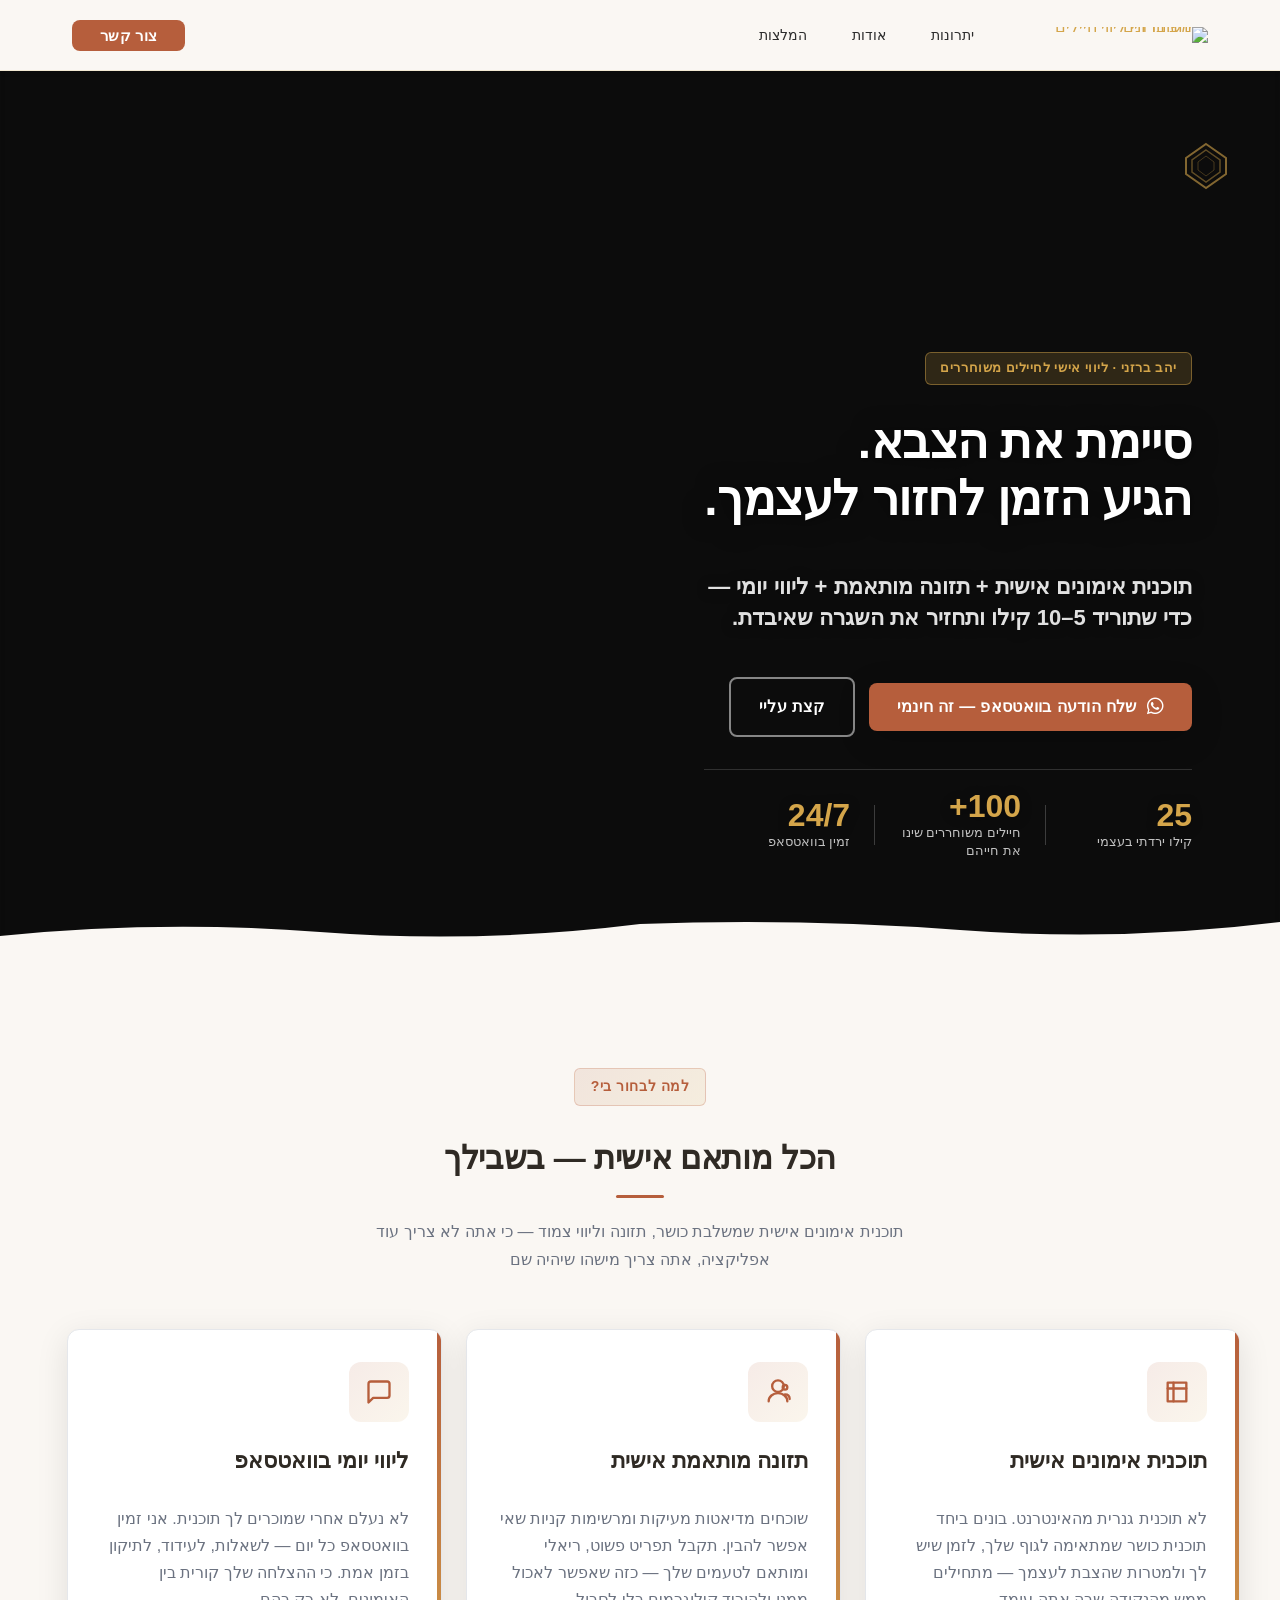
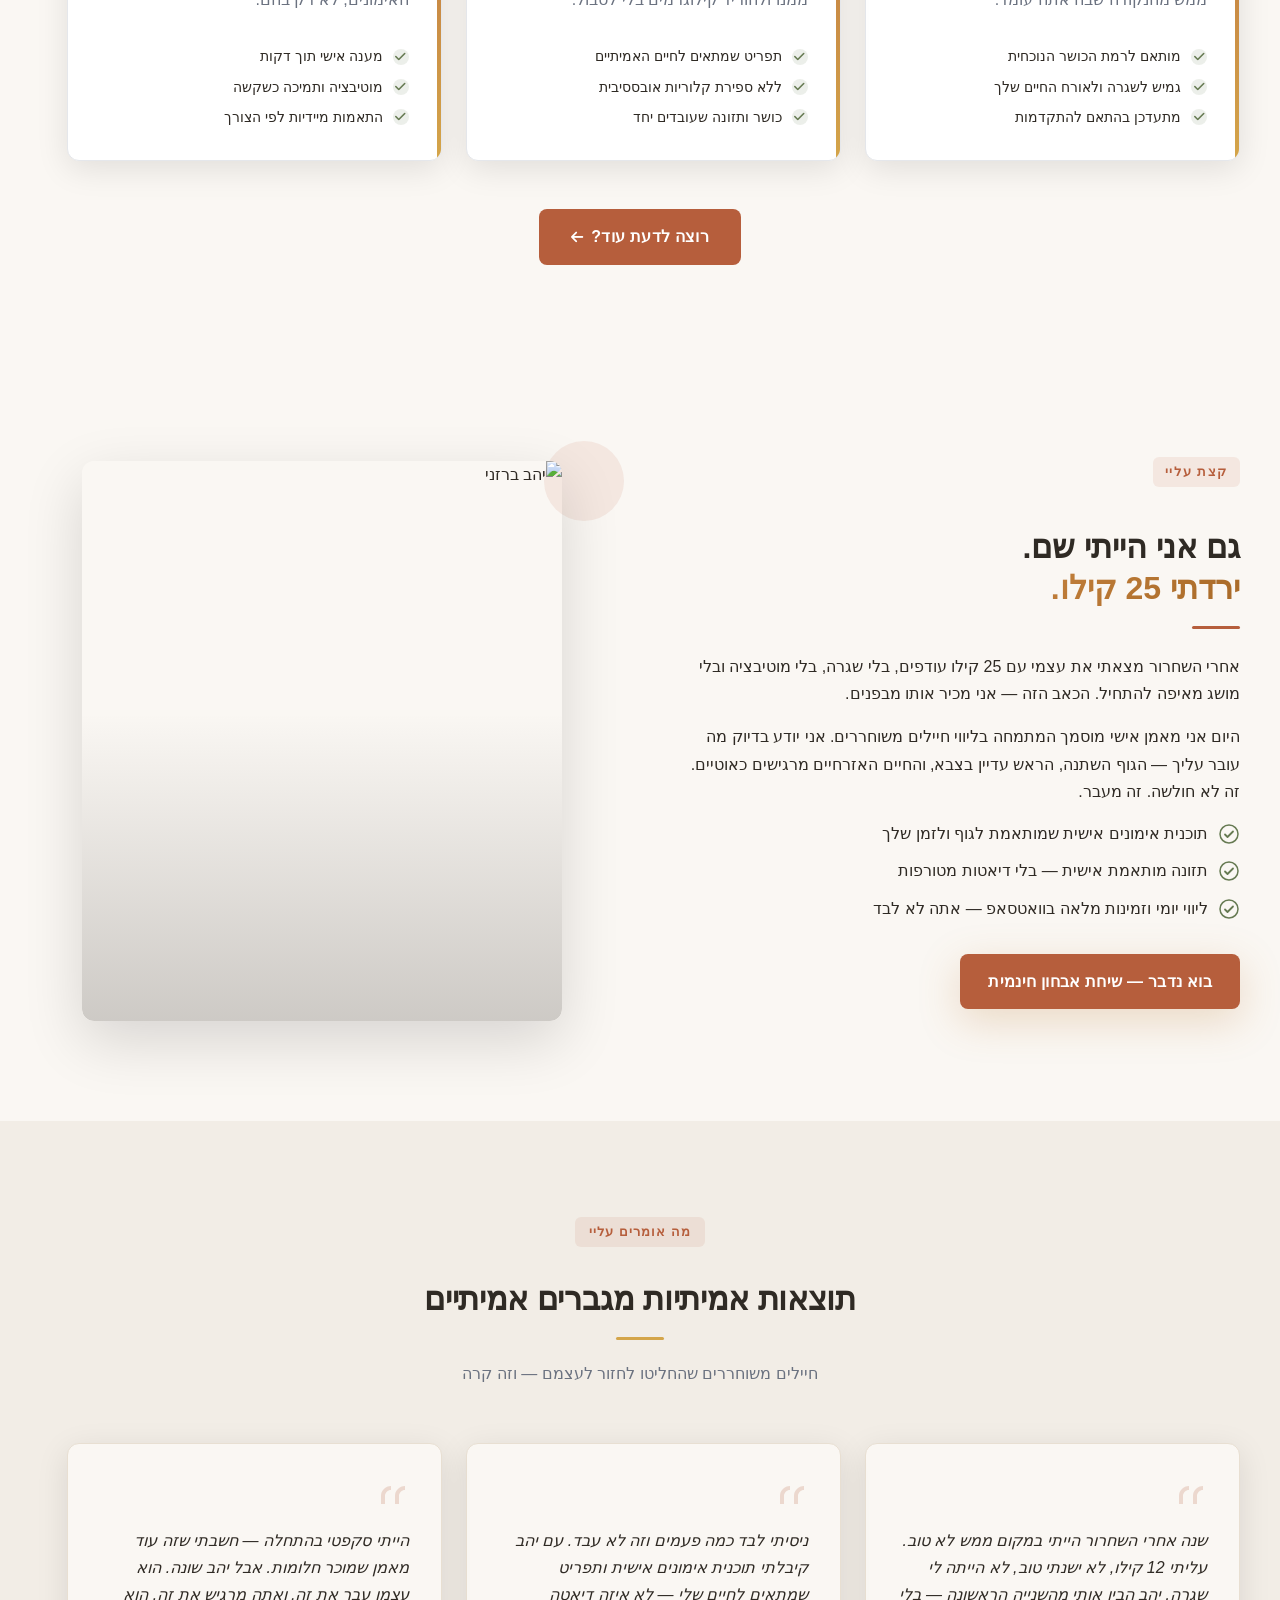
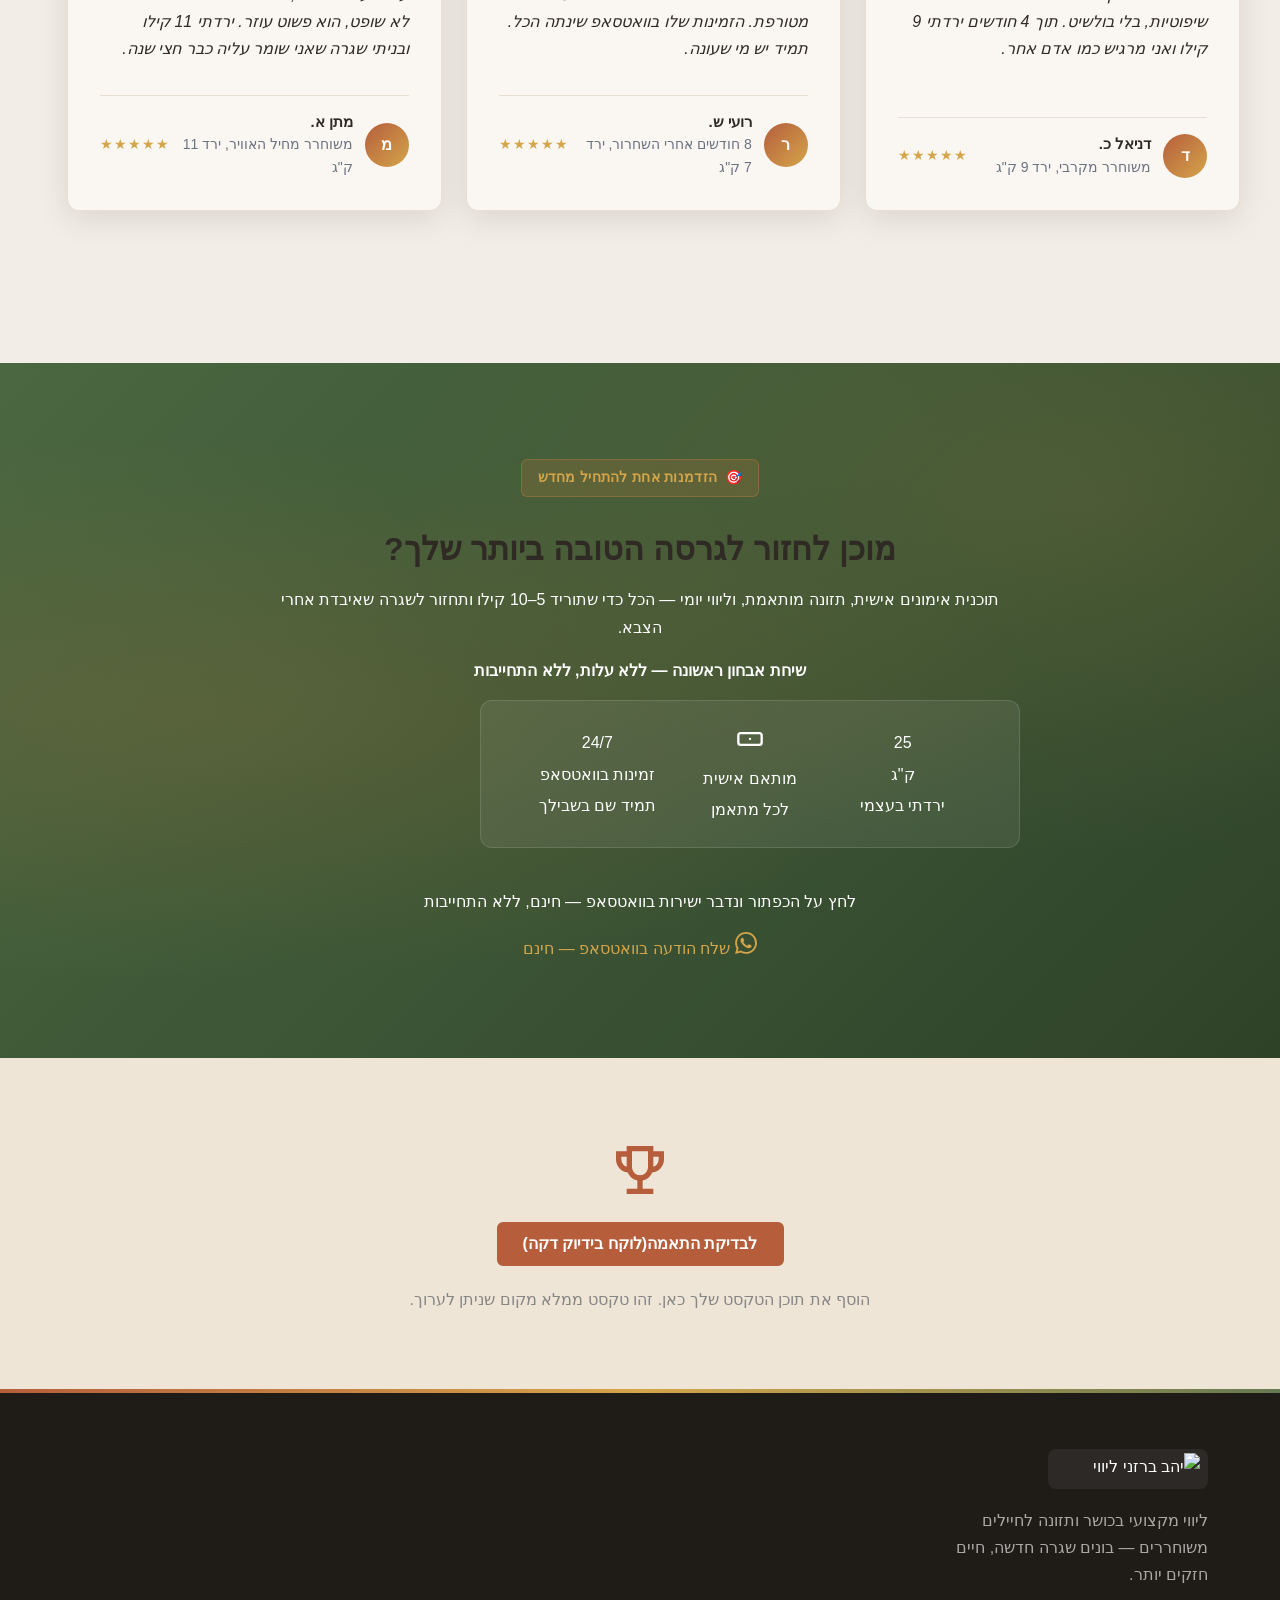
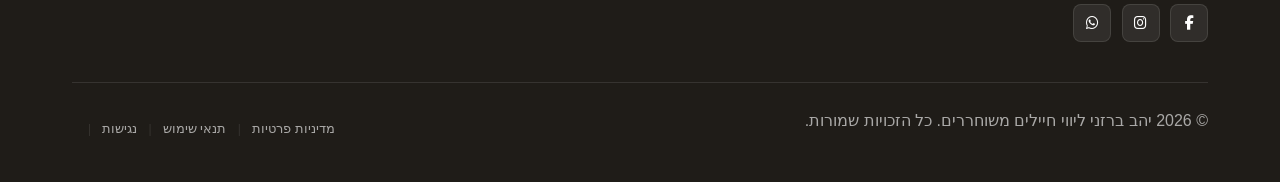
==== index.html @ 527dff4b "Incremental sync: 1 page(s) — insert_element, update_icon" ====
<!DOCTYPE html>
<html lang="ar" dir="rtl">
<head>
    <meta charset="UTF-8">
    <meta name="viewport" content="width=device-width, initial-scale=1.0">
    <meta name="robots" content="index, follow">
    <title>יהב ברזני | ליווי אישי לחיילים משוחררים — כושר ותזונה</title>
    <meta name="description" content="מאמן אישי מוסמך המתמחה בליווי חיילים משוחררים. תוכנית אימונים אישית, תזונה מותאמת וליווי יומי בוואטסאפ. שיחת אבחון ראשונה — חינם, ללא התחייבות.">
    <meta name="keywords" content="תוכנית אימונים אישית, תזונה מותאמת אישית, כושר ותזונה, תוכנית כושר לאחר שירות צבאי">
    
    <!-- Favicons -->
    <link rel="icon" type="image/x-icon" href="/assets/favicon.ico">
    <link rel="icon" type="image/png" sizes="16x16" href="/assets/favicon-16x16.png">
    <link rel="icon" type="image/png" sizes="32x32" href="/assets/favicon-32x32.png">
    <link rel="icon" type="image/png" sizes="48x48" href="/assets/favicon-48x48.png">
    <link rel="icon" type="image/png" sizes="192x192" href="/assets/favicon-192x192.png">
    <link rel="icon" type="image/png" sizes="512x512" href="/assets/favicon-512x512.png">
    <link rel="apple-touch-icon" href="/assets/apple-touch-icon.png">
    <!-- Zappy Analytics -->
<script>
(function() {
  'use strict';
  
  // Configuration
  var config = {
    websiteId: '0818c663-1ec2-4bfd-a412-de3591270f79',
    apiUrl: 'https://api.zappy5.com/api/analytics/track',
    sessionDuration: 30 * 60 * 1000, // 30 minutes
    visitorDuration: 30 * 24 * 60 * 60 * 1000, // 30 days
    trackPageViews: true,
    trackClicks: true,
    trackFormSubmissions: true
  };
  
  // Generate or retrieve persistent visitor ID (30 days)
  function getVisitorId() {
    var visitorKey = 'zappy_visitor_' + config.websiteId;
    var visitor = null;
    
    try {
      visitor = localStorage.getItem(visitorKey);
      if (visitor) {
        var visitorData = JSON.parse(visitor);
        var now = Date.now();
        
        // Check if visitor ID is still valid (30 days)
        if (now - visitorData.created < config.visitorDuration) {
          // Update last seen timestamp
          visitorData.lastSeen = now;
          localStorage.setItem(visitorKey, JSON.stringify(visitorData));
          return visitorData.id;
        }
      }
    } catch (e) {
      console.warn('Zappy Analytics: LocalStorage not available');
    }
    
    // Generate new visitor ID
    var newVisitorId = 'zv_' + Date.now() + '_' + Math.random().toString(36).substr(2, 9);
    
    try {
      localStorage.setItem(visitorKey, JSON.stringify({
        id: newVisitorId,
        created: Date.now(),
        lastSeen: Date.now()
      }));
    } catch (e) {
      // Continue without local storage
    }
    
    return newVisitorId;
  }
  
  // Generate or retrieve session ID (30 minutes)
  function getSessionId() {
    var sessionKey = 'zappy_session_' + config.websiteId;
    var session = null;
    
    try {
      session = sessionStorage.getItem(sessionKey);
      if (session) {
        var sessionData = JSON.parse(session);
        var now = Date.now();
        
        // Check if session is still valid
        if (now - sessionData.timestamp < config.sessionDuration) {
          // Update timestamp
          sessionData.timestamp = now;
          sessionStorage.setItem(sessionKey, JSON.stringify(sessionData));
          return sessionData.id;
        }
      }
    } catch (e) {
      console.warn('Zappy Analytics: SessionStorage not available');
    }
    
    // Generate new session ID
    var newSessionId = 'zs_' + Date.now() + '_' + Math.random().toString(36).substr(2, 9);
    
    try {
      sessionStorage.setItem(sessionKey, JSON.stringify({
        id: newSessionId,
        timestamp: Date.now()
      }));
    } catch (e) {
      // Continue without session storage
    }
    
    return newSessionId;
  }
  
  var visitorId = getVisitorId();
  var sessionId = getSessionId();
  
  // Track an event
  function trackEvent(eventType, data) {
    data = data || {};
    
    var eventData = {
      website_id: config.websiteId,
      event_type: eventType,
      page_path: window.location.pathname,
      referrer: document.referrer || 'direct',
      visitor_id: visitorId,
      session_id: sessionId,
      metadata: data
    };
    
    // Use sendBeacon if available (better for page unload events)
    if (navigator.sendBeacon) {
      var blob = new Blob([JSON.stringify(eventData)], { type: 'application/json' });
      navigator.sendBeacon(config.apiUrl, blob);
    } else {
      // Fallback to fetch
      fetch(config.apiUrl, {
        method: 'POST',
        headers: {
          'Content-Type': 'application/json'
        },
        body: JSON.stringify(eventData),
        keepalive: true
      }).catch(function(error) {
        console.warn('Zappy Analytics: Failed to track event', error);
      });
    }
  }
  
  // Track page view
  if (config.trackPageViews) {
    trackEvent('pageview', {
      title: document.title,
      url: window.location.href
    });
  }
  
  // Track clicks on important elements
  if (config.trackClicks) {
    document.addEventListener('click', function(e) {
      var target = e.target;
      
      // Track button clicks (counted as actions)
      if (target.tagName === 'BUTTON' || target.closest('button')) {
        var button = target.tagName === 'BUTTON' ? target : target.closest('button');
        trackEvent('click', {
          element: 'button',
          text: button.textContent.trim().substring(0, 100),
          id: button.id || null,
          class: button.className || null
        });
      }
      
      // Track link clicks (navigation - not counted as actions)
      else if (target.tagName === 'A' || target.closest('a')) {
        var link = target.tagName === 'A' ? target : target.closest('a');
        trackEvent('navigation', {
          element: 'link',
          text: link.textContent.trim().substring(0, 100),
          href: link.href,
          external: link.hostname !== window.location.hostname
        });
      }
    }, true);
  }
  
  // Track form submissions
  if (config.trackFormSubmissions) {
    document.addEventListener('submit', function(e) {
      var form = e.target;
      
      trackEvent('form_submit', {
        form_id: form.id || null,
        form_name: form.name || null,
        form_action: form.action || null,
        form_method: form.method || 'GET'
      });
    }, true);
  }
  
  // Track time on page (send on page unload)
  var pageLoadTime = Date.now();
  
  window.addEventListener('beforeunload', function() {
    var timeOnPage = Math.floor((Date.now() - pageLoadTime) / 1000); // in seconds
    
    trackEvent('page_unload', {
      time_on_page: timeOnPage,
      page_path: window.location.pathname
    });
  });
  
  // Expose tracking function globally for custom events
  window.zappyAnalytics = {
    track: trackEvent,
    getVisitorId: function() { return visitorId; },
    getSessionId: function() { return sessionId; }
  };
  
})();
</script>
<!-- End Zappy Analytics -->
    <meta property="og:title" content="יהב ברזני | ליווי אישי לחיילים משוחררים">
    <meta property="og:description" content="סיימת את הצבא? תוכנית אימונים אישית + תזונה מותאמת + ליווי יומי — כדי שתוריד 5–10 קילו ותחזיר את השגרה. שיחת אבחון חינמית!">
    <meta name="twitter:card" content="summary_large_image">
    <meta name="twitter:title" content="יהב ברזני | ליווי אישי לחיילים משוחררים">
    <meta name="twitter:description" content="סיימת את הצבא? תוכנית אימונים אישית + תזונה מותאמת + ליווי יומי — כדי שתוריד 5–10 קילו ותחזיר את השגרה. שיחת אבחון חינמית!">
    
    <link rel="stylesheet" href="/styles.css">
    <link rel="stylesheet" href="https://cdnjs.cloudflare.com/ajax/libs/font-awesome/6.4.0/css/all.min.css" integrity="sha512-iecdLmaskl7CVkqkXNQ/ZH/XLlvWZOJyj7Yy7tcenmpD1ypASozpmT/E0iPtmFIB46ZmdtAc9eNBvH0H/ZpiBw==" crossorigin="anonymous" referrerpolicy="no-referrer" />

    <style id="zappy-dropdown-submenu-styles">
      /* ========== DESKTOP DROPDOWN SUBMENU STYLES ========== */
      /* Base styles for dropdown submenus - parent must be positioned */
      .nav-menu li:has(.sub-menu), nav li:has(.sub-menu), .navbar li:has(.sub-menu), #navMenu li:has(.sub-menu) { position: relative; }
      /* Submenu base - hidden by default */
      .nav-menu .sub-menu, nav .sub-menu, .navbar .sub-menu, #navMenu .sub-menu { display: block !important; position: absolute !important; top: 100%; left: 0; min-width: 220px; background: white; border-radius: 8px; box-shadow: 0 8px 25px rgba(0,0,0,0.15); padding: 8px 0; opacity: 0; visibility: hidden; transform: translateY(10px); transition: all 0.3s ease; z-index: 1000; list-style: none; pointer-events: none; }
      /* CRITICAL: Desktop hover styles to show dropdown */
      .nav-menu li:hover > .sub-menu, nav li:hover > .sub-menu, .navbar li:hover > .sub-menu, #navMenu li:hover > .sub-menu { opacity: 1 !important; visibility: visible !important; transform: translateY(0) !important; pointer-events: auto !important; }
      /* Submenu item styling */
      .sub-menu li { list-style: none; margin: 0; padding: 0; }
      .sub-menu a { display: block !important; padding: 10px 16px !important; color: var(--text-dark, #333) !important; font-weight: 500; text-decoration: none; white-space: nowrap; transition: background-color 0.2s; }
      .sub-menu .zappy-nav-child > a { padding-left: 28px !important; font-size: 0.9em !important; opacity: 0.85 !important; }
      [dir="rtl"] .sub-menu .zappy-nav-child > a, html[lang="he"] .sub-menu .zappy-nav-child > a, html[lang="ar"] .sub-menu .zappy-nav-child > a { padding-left: 10px !important; padding-right: 28px !important; }
      .sub-menu .zappy-nav-parent > a { font-weight: 600 !important; }
      .sub-menu a:hover { background-color: #f5f5f5; }
      /* RTL (Hebrew/Arabic) dropdown positioning */
      [dir="rtl"] .nav-menu .sub-menu, [dir="rtl"] nav .sub-menu, [dir="rtl"] .navbar .sub-menu, html[lang="he"] .nav-menu .sub-menu, html[lang="he"] nav .sub-menu, html[lang="he"] .navbar .sub-menu, html[lang="ar"] .nav-menu .sub-menu, html[lang="ar"] nav .sub-menu, html[lang="ar"] .navbar .sub-menu { left: auto !important; right: 0 !important; }
      /* Hide empty dropdown menus (exclude catalog sub-menus that use <a> children instead of <li>) */
      .sub-menu:empty, .sub-menu:not(:has(li:not(.zappy-hidden-menu-item))):not(:has(> a)), .sub-menu:not(:has(li)):not(:has(> a)) { display: none !important; opacity: 0 !important; visibility: hidden !important; pointer-events: none !important; }
      /* Desktop: show submenu on Menu Group hover */
      li:has(.menu-group-title):hover > .sub-menu { opacity: 1 !important; visibility: visible !important; transform: translateY(0) !important; pointer-events: auto !important; }
      /* Menu Group title styling */
      .nav-menu > li > .menu-group-title, #navMenu > li > .menu-group-title { display: inline-block; padding: 0.5rem 1rem; cursor: default; user-select: none; }
      
      /* ========== MOBILE SUBMENU STYLES ========== */
      @media (max-width: 768px) {
        .nav-menu .sub-menu, nav .sub-menu, .navbar .sub-menu, #navMenu .sub-menu { position: static !important; transform: none !important; box-shadow: none !important; background: transparent !important; max-height: 0; overflow: hidden; opacity: 0; visibility: hidden; transition: max-height 0.3s ease, opacity 0.3s ease; padding: 0 !important; border-radius: 0 !important; }
        .navbar .sub-menu.mobile-expanded, .nav-menu .sub-menu.mobile-expanded, #navMenu .sub-menu.mobile-expanded { max-height: none !important; overflow-y: visible !important; opacity: 1 !important; visibility: visible !important; padding: 8px 0 8px 16px !important; }
        [dir="rtl"] .sub-menu.mobile-expanded, html[lang="he"] .sub-menu.mobile-expanded { padding: 8px 16px 8px 0 !important; }
        /* Disable hover behavior on mobile */
        .nav-menu li:hover > .sub-menu, nav li:hover > .sub-menu, .navbar li:hover > .sub-menu, #navMenu li:hover > .sub-menu { opacity: 0; visibility: hidden; pointer-events: none; }
        .nav-menu li > .sub-menu.mobile-expanded, nav li > .sub-menu.mobile-expanded, .navbar li > .sub-menu.mobile-expanded, #navMenu li > .sub-menu.mobile-expanded { opacity: 1 !important; visibility: visible !important; pointer-events: auto !important; }
        .nav-menu li:has(.sub-menu), nav li:has(.sub-menu), .navbar li:has(.sub-menu), #navMenu li:has(.sub-menu) { display: flex !important; flex-wrap: wrap !important; align-items: center !important; position: relative !important; min-height: 44px !important; }
        .nav-menu li:has(.sub-menu) > a, nav li:has(.sub-menu) > a, .navbar li:has(.sub-menu) > a, #navMenu li:has(.sub-menu) > a { flex: 1 !important; min-width: 0 !important; }
        .nav-menu li:has(.sub-menu) > .menu-group-title, nav li:has(.sub-menu) > .menu-group-title, .navbar li:has(.sub-menu) > .menu-group-title, #navMenu li:has(.sub-menu) > .menu-group-title { flex: 1 !important; min-width: 0 !important; padding: 0 !important; line-height: inherit !important; }
        .nav-menu li:has(.sub-menu) > .sub-menu, nav li:has(.sub-menu) > .sub-menu, .navbar li:has(.sub-menu) > .sub-menu, #navMenu li:has(.sub-menu) > .sub-menu { flex-basis: 100% !important; width: 100% !important; }
        .nav-menu li:has(.sub-menu) > a [class*="chevron"], .nav-menu li:has(.sub-menu) > a [class*="arrow"], .nav-menu li:has(.sub-menu) > a .fa-chevron-down, .nav-menu li:has(.sub-menu) > a .fa-angle-down, nav li:has(.sub-menu) > a [class*="chevron"], nav li:has(.sub-menu) > a [class*="arrow"], #navMenu li:has(.sub-menu) > a [class*="chevron"], #navMenu li:has(.sub-menu) > a [class*="arrow"] { display: none !important; visibility: hidden !important; }
        .mobile-submenu-toggle { display: flex !important; align-items: center !important; justify-content: center !important; width: 44px !important; height: auto !important; background: transparent !important; border: none !important; cursor: pointer !important; color: var(--text-dark) !important; position: static !important; flex-shrink: 0 !important; align-self: stretch !important; z-index: 2 !important; padding: 0 !important; margin: 0 !important; }
        .mobile-submenu-toggle::after { content: '' !important; width: 0 !important; height: 0 !important; border-left: 6px solid transparent !important; border-right: 6px solid transparent !important; border-top: 7px solid currentColor !important; transition: transform 0.3s ease !important; }
        .mobile-submenu-toggle.expanded::after { transform: rotate(180deg) !important; }
        .sub-menu a { padding: 10px 0 !important; display: block !important; color: var(--text-dark) !important; white-space: normal !important; }
        .sub-menu .zappy-nav-child > a { padding-left: 28px !important; font-size: 0.9em !important; opacity: 0.85 !important; }
        [dir="rtl"] .sub-menu .zappy-nav-child > a, html[lang="he"] .sub-menu .zappy-nav-child > a, html[lang="ar"] .sub-menu .zappy-nav-child > a { padding-left: 0 !important; padding-right: 28px !important; }
        .sub-menu .zappy-nav-parent > a { font-weight: 600 !important; }
        .nav-menu.active, #navMenu.active { max-width: 100vw !important; overflow-x: hidden !important; box-sizing: border-box !important; }
        .navbar .sub-menu li a, nav.navbar .sub-menu li a, .zappy-products-dropdown .sub-menu a { color: var(--text-dark) !important; }
      }
      @media (min-width: 769px) { .mobile-submenu-toggle { display: none !important; } }
    </style>

    <style id="mobile-lang-menu-deployed-css">
    @media (max-width: 768px) {
      .lang-switcher,
      .nav-cta-container .lang-switcher,
      .nav-container .lang-switcher,
      .navbar .lang-switcher,
      .navbar .nav-cta-container .lang-switcher,
      .nav-icons-left .lang-switcher,
      .nav-ecommerce-icons .lang-switcher { display: none !important; }
      .mobile-lang-menu { width: 100%; border-top: 1px solid rgba(128,128,128,0.2); padding: 8px 0 0 0; margin-top: 8px; }
      .mobile-lang-toggle { display: flex !important; align-items: center; justify-content: space-between; width: 100%; padding: 12px 16px; background: none; border: none; cursor: pointer; font-size: 15px; color: inherit; font-family: inherit; }
      .mobile-lang-toggle::after { content: ''; display: inline-block; width: 8px; height: 8px; border-right: 2px solid currentColor; border-bottom: 2px solid currentColor; transform: rotate(45deg); transition: transform 0.3s ease; margin-left: 8px; }
      .mobile-lang-toggle.expanded::after { transform: rotate(-135deg); }
      .mobile-lang-options { max-height: 0; overflow: hidden; transition: max-height 0.3s ease; }
      .mobile-lang-options.expanded { max-height: 300px; }
      .mobile-lang-option { display: flex !important; align-items: center; gap: 10px; padding: 10px 24px; text-decoration: none; color: inherit; font-size: 14px; font-family: inherit; }
      .mobile-lang-option:hover { background: rgba(128,128,128,0.1); }
      .mobile-lang-option.active { font-weight: 600; opacity: 0.7; pointer-events: none; }
      .mobile-lang-option img { width: 20px; height: 20px; border-radius: 50%; }
    }
    @media (min-width: 769px) {
      .mobile-lang-menu { display: none !important; }
    }
    </style>

    <style id="zappy-widget-visibility">
      #mic-access-tool-general-button, .mic-access-tool-general-button,
      #mic-init-access-tool .mic-access-tool-general-button, #mic-init-access-tool #mic-access-tool-general-button,
      ._access-icon, #mic-access-tool-box, .mic-access-tool-box,
      #mic-init-access-tool #mic-access-tool-box, div[id*="mic-access-tool-box"], ._access-menu {
        display: none !important; visibility: hidden !important; opacity: 0 !important; pointer-events: none !important;
      }
    </style>
</head>
<body>
<nav class="navbar" dir="rtl">
  <button class="mobile-toggle" id="mobileToggle" aria-label="Menu">
    <svg class="hamburger-icon" width="24" height="24" viewBox="0 0 24 24" fill="none">
      <path d="M3 12h18M3 6h18M3 18h18" stroke="currentColor" stroke-width="2" stroke-linecap="round"></path>
    </svg>
    <svg class="close-icon" width="24" height="24" viewBox="0 0 24 24" fill="none" style="display: none;">
      <path d="M18 6L6 18M6 6l12 12" stroke="currentColor" stroke-width="2" stroke-linecap="round"></path>
    </svg>
  </button>

  <button class="phone-header-btn" data-phone="0548871669" aria-label="Call">
    <svg width="20" height="20" viewBox="0 0 24 24" fill="currentColor">
      <path d="M22 16.92v3a2 2 0 0 1-2.18 2 19.79 19.79 0 0 1-8.63-3.07 19.5 19.5 0 0 1-6-6 19.79 19.79 0 0 1-3.07-8.67A2 2 0 0 1 4.11 2h3a2 2 0 0 1 2 1.72 12.84 12.84 0 0 0 .7 2.81 2 2 0 0 1-.45 2.11L8.09 9.91a16 16 0 0 0 6 6l1.27-1.27a2 2 0 0 1 2.11-.45 12.84 12.84 0 0 0 2.81.7A2 2 0 0 1 22 16.92z"></path>
    </svg>
  </button>

  <div class="nav-container">
    <div class="nav-right-group"><div class="nav-brand">
      <a href="/" class="logo-link">
        <img src="/assets/logo.webp" alt="יהב ברזני ליווי חיילים משוחררים" class="logo">
      </a>
    </div><ul class="nav-menu" id="navMenu"><li><a href="#features">יתרונות</a></li><li><a href="#about">אודות</a></li><li><a href="#testimonials">המלצות</a></li></ul></div>

    

    <div class="nav-cta-container">
      <a href="https://wa.me/972548871669" class="nav-cta-btn">צור קשר</a>
    </div>
  </div>
</nav>
<script>

// Navbar Mobile Menu Toggle and Contrast Fix
(function() {
  // Use 'load' event instead of 'DOMContentLoaded' to ensure we run AFTER all other scripts
  window.addEventListener('load', function() {
    
    // FIX MOBILE BUTTON CONTRAST
    // Detect navbar background color and apply contrasting color to mobile buttons
    const navbar = document.querySelector('.navbar, nav, header');
    if (!navbar) {
      console.log('[Navbar] Navbar element not found');
      return;
    }
    
    // DECLARE VARIABLES EARLY to avoid Temporal Dead Zone errors
    // These are used in multiple places below
    let mobileToggle = document.getElementById('mobileToggle') ||
                       document.querySelector('.mobile-toggle') ||
                       document.querySelector('.hamburger') ||
                       document.querySelector('.hamburger-menu') ||
                       document.querySelector('.menu-toggle') ||
                       document.querySelector('.burger-menu') ||
                       document.querySelector('[aria-label="Menu"]') ||
                       document.querySelector('[aria-label="תפריט"]');
    
    const phoneBtn = document.querySelector('.phone-header-btn');
    
    const computedStyle = window.getComputedStyle(navbar);
    let bgColor = computedStyle.backgroundColor;
    
    console.log('[Navbar] Initial navbar background:', bgColor);
    
    // Check if background is transparent or rgba with 0 alpha
    const isTransparent = bgColor === 'transparent' || 
                         bgColor === 'rgba(0, 0, 0, 0)' ||
                         (bgColor.startsWith('rgba') && bgColor.includes(', 0)'));
    
    if (isTransparent) {
      // Check for background-image or gradient
      const bgImage = computedStyle.backgroundImage;
      if (bgImage && bgImage !== 'none') {
        console.log('[Navbar] Navbar has background image/gradient, using dark text');
        bgColor = 'rgb(240, 240, 240)'; // Assume light background
      } else {
        // Transparent navbar - check body background
        const bodyBg = window.getComputedStyle(document.body).backgroundColor;
        console.log('[Navbar] Navbar transparent, using body background:', bodyBg);
        bgColor = bodyBg;
      }
    }
    
    // Calculate luminance to determine if background is light or dark
    const rgb = bgColor.match(/\d+/g);
    if (rgb && rgb.length >= 3) {
      const r = parseInt(rgb[0]);
      const g = parseInt(rgb[1]);
      const b = parseInt(rgb[2]);
      const luminance = (0.299 * r + 0.587 * g + 0.114 * b) / 255;
      
      // Mobile button colors are set by Claude's AI-generated CSS (same as .nav-menu a)
      // No dynamic color overrides needed - colors come from the generated navbar CSS
      console.log('[Navbar] Mobile button colors preserved from Claude CSS (luminance:', luminance.toFixed(2) + ')');
      
      // FIX ICON SIZES - Ensure SVGs are properly sized and visible
      // INJECT CRITICAL CSS TO OVERRIDE ANY CONFLICTING RULES
      const criticalCSS = document.createElement('style');
      criticalCSS.id = 'zappy-mobile-nav-fix';
      const htmlLang = document.documentElement.lang || 'en';
      const htmlDir = document.documentElement.dir || 'ltr';
      // Check both dir attribute AND lang for RTL detection
      // dir="rtl" is the most reliable indicator
      const isRTL = htmlDir === 'rtl' || htmlLang === 'he' || htmlLang === 'ar';
      
      criticalCSS.textContent = `
        /* Hide mobile buttons on desktop, show only on mobile */
        @media (min-width: 769px) {
          .mobile-toggle,
          .phone-header-btn {
            display: none !important;
          }
        }
        
        /* Show and position mobile buttons correctly on mobile */
        @media (max-width: 768px) {
          .mobile-toggle,
          .phone-header-btn {
            position: absolute !important;
            top: 50% !important;
            transform: translateY(-50%) !important;
            z-index: 1001 !important;
            display: flex !important;
            align-items: center !important;
            justify-content: center !important;
            width: 36px !important;
            height: 36px !important;
            border-radius: 50% !important;
            border: none !important;
            cursor: pointer !important;
            padding: 6px !important;
            background: none !important;
            color: var(--nav-text, var(--text-dark)) !important;
          }
          
          /* LTR positioning (default): hamburger LEFT, phone RIGHT */
          html:not([dir="rtl"]):not([lang="he"]):not([lang="ar"]) .mobile-toggle,
          html[dir="ltr"] .mobile-toggle {
            left: 12px !important;
            right: auto !important;
          }
          html:not([dir="rtl"]):not([lang="he"]):not([lang="ar"]) .phone-header-btn,
          html[dir="ltr"] .phone-header-btn {
            right: 12px !important;
            left: auto !important;
          }
          
          /* RTL positioning: hamburger RIGHT, phone LEFT */
          html[dir="rtl"] .mobile-toggle,
          html[lang="he"] .mobile-toggle,
          html[lang="ar"] .mobile-toggle {
            right: 12px !important;
            left: auto !important;
          }
          html[dir="rtl"] .phone-header-btn,
          html[lang="he"] .phone-header-btn,
          html[lang="ar"] .phone-header-btn {
            left: 12px !important;
            right: auto !important;
          }
          
          /* CRITICAL: Ensure nav-container has min-height on mobile */
          /* All children are positioned absolutely/fixed on mobile, so height:auto collapses to 0 */
          .nav-container {
            min-height: 70px !important;
            position: relative !important;
          }
          
          /* Ensure SVG icons are properly sized and inherit color */
          .mobile-toggle svg,
          .phone-header-btn svg {
            width: 24px !important;
            height: 24px !important;
            /* Don't force display - let JavaScript control hamburger/close toggle */
          }
          
          /* Reset nav-cta-container on mobile - remove desktop box-shadow/padding */
          /* that creates a visible ghost box when CTA button is hidden */
          .nav-cta-container {
            box-shadow: none !important;
            padding: 0 !important;
          }
          
          /* Hide nav-cta-container entirely on mobile when there's no lang-switcher */
          /* (only the CTA button is inside, and it's hidden on mobile) */
          .nav-cta-container:not(:has(.lang-switcher)) {
            display: none !important;
          }
          
          /* CRITICAL: Prevent hero image fade gradient from bleeding over headline text */
          /* The .image-fade-gradient has bottom: -30px (extends below parent) */
          /* On mobile stacked layout, this overlaps the h1 text below the image */
          .hero-image-column {
            overflow: hidden !important;
          }
          .image-fade-gradient {
            bottom: 0 !important;
          }
          
          /* Hide desktop language switcher on mobile - hamburger menu handles it */
          /* High specificity to override stored CSS */
          .lang-switcher,
          .nav-cta-container .lang-switcher,
          .nav-container .lang-switcher,
          .navbar .lang-switcher,
          .navbar .nav-cta-container .lang-switcher {
            display: none !important;
          }
        }
      `;
      
      // Remove existing fix if present and inject new one
      const existing = document.getElementById('zappy-mobile-nav-fix');
      if (existing) existing.remove();
      document.head.appendChild(criticalCSS);
      
      console.log('[Navbar] Critical CSS injected for mobile nav positioning');
      
      // ONLY apply inline positioning styles on mobile viewport
      // On desktop, the CSS handles hiding these buttons with display: none
      // Inline styles were breaking desktop layout by overriding CSS
      const isMobileViewport = window.innerWidth <= 768;
      
      if (mobileToggle) {
        // Icon sizing applies to all viewports for consistency
        const hamburgerIcon = mobileToggle.querySelector('.hamburger-icon');
        const closeIcon = mobileToggle.querySelector('.close-icon');
        
        if (hamburgerIcon) {
          hamburgerIcon.style.setProperty('width', '24px', 'important');
          hamburgerIcon.style.setProperty('height', '24px', 'important');
          hamburgerIcon.style.setProperty('display', 'block', 'important'); // Show hamburger by default
        }
        if (closeIcon) {
          closeIcon.style.setProperty('width', '24px', 'important');
          closeIcon.style.setProperty('height', '24px', 'important');
          closeIcon.style.setProperty('display', 'none', 'important'); // Hide close icon by default
        }
        
        // ONLY set positioning inline styles on mobile
        if (isMobileViewport) {
          mobileToggle.style.setProperty('position', 'absolute', 'important');
          mobileToggle.style.setProperty('top', '50%', 'important');
          mobileToggle.style.setProperty('transform', 'translateY(-50%)', 'important');
          mobileToggle.style.setProperty('z-index', '1001', 'important');
          
          // Clear any inline left/right so CSS can take over based on html[dir]
          mobileToggle.style.removeProperty('left');
          mobileToggle.style.removeProperty('right');
          
          console.log('[Navbar] Mobile toggle positioning applied (mobile viewport)');
        } else {
          // On desktop, clear any positioning styles to let CSS handle it
          mobileToggle.style.removeProperty('position');
          mobileToggle.style.removeProperty('top');
          mobileToggle.style.removeProperty('transform');
          mobileToggle.style.removeProperty('z-index');
          mobileToggle.style.removeProperty('left');
          mobileToggle.style.removeProperty('right');
          console.log('[Navbar] Desktop viewport - cleared mobile toggle inline positioning');
        }
      }
      
      if (phoneBtn) {
        // Icon sizing applies to all viewports
        const phoneIcon = phoneBtn.querySelector('svg');
        if (phoneIcon) {
          phoneIcon.style.width = '24px';
          phoneIcon.style.height = '24px';
          phoneIcon.setAttribute('width', '24');
          phoneIcon.setAttribute('height', '24');
        }
        
        // ONLY set positioning inline styles on mobile
        if (isMobileViewport) {
          phoneBtn.style.setProperty('position', 'absolute', 'important');
          phoneBtn.style.setProperty('top', '50%', 'important');
          phoneBtn.style.setProperty('transform', 'translateY(-50%)', 'important');
          phoneBtn.style.setProperty('z-index', '1001', 'important');
          
          // Clear any inline left/right so CSS can take over based on html[dir]
          phoneBtn.style.removeProperty('left');
          phoneBtn.style.removeProperty('right');
          
          console.log('[Navbar] Phone button positioning applied (mobile viewport)');
        } else {
          // On desktop, clear any positioning styles to let CSS handle it
          phoneBtn.style.removeProperty('position');
          phoneBtn.style.removeProperty('top');
          phoneBtn.style.removeProperty('transform');
          phoneBtn.style.removeProperty('z-index');
          phoneBtn.style.removeProperty('left');
          phoneBtn.style.removeProperty('right');
          console.log('[Navbar] Desktop viewport - cleared phone button inline positioning');
        }
      }
    } else {
      console.log('[Navbar] Could not parse background color:', bgColor);
    }
    
    // MOBILE MENU TOGGLE
    // Re-query in case DOM changed (mobileToggle already declared at top of function)
    mobileToggle = document.getElementById('mobileToggle') ||
                   document.querySelector('.mobile-toggle') ||
                   document.querySelector('.hamburger') ||
                   document.querySelector('.hamburger-menu') ||
                   document.querySelector('.menu-toggle') ||
                   document.querySelector('.burger-menu') ||
                   document.querySelector('[aria-label="Menu"]') ||
                   document.querySelector('[aria-label="תפריט"]');
    
    // EXPANDED SEARCH: Find nav menu by ID or class
    const navMenu = document.getElementById('navMenu') ||
                  document.querySelector('.nav-menu') ||
                  document.querySelector('.nav-links') ||
                  document.querySelector('nav ul:not(.submenu)');
    
    if (!mobileToggle || !navMenu) {
      console.log('[Navbar] Mobile toggle or menu not found:', { toggle: !!mobileToggle, menu: !!navMenu });
      return;
    }
    
    // Ensure navMenu has ID for CSS targeting
    if (!navMenu.id) {
      navMenu.id = 'navMenu';
    }
    
    console.log('[Navbar] Initializing mobile menu...');
    
    // Remove any existing event listeners by cloning the button
    const newToggle = mobileToggle.cloneNode(true);
    mobileToggle.parentNode.replaceChild(newToggle, mobileToggle);
    
    // Toggle menu on button click - use newToggle now
    newToggle.addEventListener('click', function(e) {
      e.preventDefault();
      e.stopPropagation();
      
      const hamburgerIcon = this.querySelector('.hamburger-icon');
      const closeIcon = this.querySelector('.close-icon');
      const isActive = navMenu.classList.contains('active');
      
      if (isActive) {
        // Close menu
        navMenu.classList.remove('active');
        if (hamburgerIcon) hamburgerIcon.style.setProperty('display', 'block', 'important');
        if (closeIcon) closeIcon.style.setProperty('display', 'none', 'important');
        document.body.style.overflow = '';
        console.log('[Navbar] Menu closed');
      } else {
        // Open menu
        navMenu.classList.add('active');
        if (hamburgerIcon) hamburgerIcon.style.setProperty('display', 'none', 'important');
        if (closeIcon) closeIcon.style.setProperty('display', 'block', 'important');
        document.body.style.overflow = 'hidden';
        console.log('[Navbar] Menu opened');
      }
    });
    
    // Close menu when clicking nav links (but NOT dropdown toggles)
    const navLinks = navMenu.querySelectorAll('a');
    navLinks.forEach(function(link) {
      link.addEventListener('click', function() {
        // Don't close if it's a dropdown child (unless it's a real navigation link)
        if (this.getAttribute('href') === '#') return;
        
        const hamburgerIcon = newToggle.querySelector('.hamburger-icon');
        const closeIcon = newToggle.querySelector('.close-icon');
        
        navMenu.classList.remove('active');
        if (hamburgerIcon) hamburgerIcon.style.setProperty('display', 'block', 'important');
        if (closeIcon) closeIcon.style.setProperty('display', 'none', 'important');
        document.body.style.overflow = '';
        console.log('[Navbar] Menu closed (link clicked)');
      });
    });
    
    // DROPDOWN MENU TOGGLE (for mobile and touch devices)
    var dropdownToggles = navMenu.querySelectorAll('.dropdown-toggle');
    dropdownToggles.forEach(function(toggle) {
      toggle.addEventListener('click', function(e) {
        e.preventDefault();
        e.stopPropagation();
        var parent = this.closest('.nav-dropdown');
        if (!parent) return;
        
        // Close other open dropdowns at the same level
        var siblings = parent.parentNode.querySelectorAll('.nav-dropdown.open');
        siblings.forEach(function(sib) {
          if (sib !== parent) sib.classList.remove('open');
        });
        
        parent.classList.toggle('open');
        console.log('[Navbar] Dropdown toggled:', parent.classList.contains('open') ? 'open' : 'closed');
      });
    });
    
    // Close dropdowns when clicking outside
    document.addEventListener('click', function(e) {
      if (!e.target.closest('.nav-dropdown')) {
        var openDropdowns = document.querySelectorAll('.nav-dropdown.open');
        openDropdowns.forEach(function(dd) { dd.classList.remove('open'); });
      }
    });
    
    console.log('[Navbar] Dropdown handlers initialized for ' + dropdownToggles.length + ' dropdowns');
    
    // Phone button functionality (phoneBtn already declared at top of function)
    if (phoneBtn) {
      phoneBtn.addEventListener('click', function() {
        // Get phone number from placeholder in page or use default
        const phoneLinks = document.querySelectorAll('a[href^="tel:"]');
        const phoneNumber = phoneLinks.length > 0 
          ? phoneLinks[0].getAttribute('href').replace('tel:', '')
          : '0548871669';
        
        window.location.href = 'tel:' + phoneNumber;
        console.log('[Navbar] Phone button clicked');
      });
    }
    
    console.log('[Navbar] Mobile menu initialized successfully');
    
    // === WHATSAPP BUTTON VISIBILITY FIX ===
    // Ensure WhatsApp floating button is hidden on desktop and visible on mobile
    // IMPORTANT: Only target the floating button by its class, NOT generic wa.me links
    const handleWhatsAppVisibility = function() {
      const whatsappBtn = document.querySelector('.whatsapp-float');
      if (whatsappBtn) {
        const isDesktop = window.innerWidth >= 769;
        if (isDesktop) {
          whatsappBtn.style.setProperty('display', 'none', 'important');
          whatsappBtn.style.setProperty('visibility', 'hidden', 'important');
          whatsappBtn.style.setProperty('opacity', '0', 'important');
          whatsappBtn.style.setProperty('pointer-events', 'none', 'important');
          console.log('[WhatsApp] Button hidden on desktop');
        } else {
          whatsappBtn.style.removeProperty('display');
          whatsappBtn.style.removeProperty('visibility');
          whatsappBtn.style.removeProperty('opacity');
          whatsappBtn.style.removeProperty('pointer-events');
          console.log('[WhatsApp] Button visible on mobile');
        }
      }
    };
    
    // Run on load
    handleWhatsAppVisibility();
    
    // Run on resize with debouncing
    let resizeTimer;
    window.addEventListener('resize', function() {
      clearTimeout(resizeTimer);
      resizeTimer = setTimeout(handleWhatsAppVisibility, 100);
    });
  });
})();

</script>
  
  <main>
    <section id="hero" class="index-hero-section" data-layout-spec="בית-hero" dir="rtl" data-hero-type="fullscreen-scrim" style="--zappy-bg-overlay: rgba(0, 0, 0, 0.55); --zappy-bg-image: url(&quot;assets/business-general-hero-upload-1777404931074.webp&quot;); background-image: linear-gradient(rgba(0, 0, 0, 0.55), rgba(0, 0, 0, 0.55)), url(&quot;assets/business-general-hero-upload-1777404931074.webp&quot;); background-size: cover; background-position: center center; background-repeat: no-repeat; position: relative; overflow: hidden;" data-zappy-bg-type="image" data-zappy-bg-color="" data-zappy-bg-image="assets/business-general-hero-upload-1777404931074.webp" data-zappy-bg-overlay-color="#000000" data-zappy-bg-overlay-opacity="23" data-zappy-bg-video-type="" data-zappy-bg-video-url="">
  <!-- Background Image -->
  <div class="index-hero-bg" style="display: none;" data-zappy-original-bg="hidden">
    <img data-hero-bg="true" data-placeholder="index-hero-image-1" data-context="A determined Israeli young man in his mid-20s, post-military, standing confidently in a gym or outdoor training setting. He looks strong and motivated, wearing athletic clothes. The scene conveys transformation, discipline, and hope. Warm natural lighting, cinematic quality, realistic photography style." width="1200" height="700" src="/assets/site-index-hero-image-1-1777404597900-igrpmd.webp?v=1777404597900" alt="חייל משוחרר בכושר גופני מצוין לאחר תהליך שינוי אישי" data-hero-background="true" data-element-type="image" data-element-id="img-1777404632488-ntzoqefqk">
  </div>

  <!-- Gradient Scrim Overlay -->
  <div class="index-hero-scrim" aria-hidden="true" data-zappy-gradient-scrim="true" data-zappy-scrim-orig-opacity="1" style="opacity: 1; display: none;" data-zappy-original-bg="hidden"></div>

  <!-- Decorative Brand Motif -->
  <div class="index-hero-brand-motif" aria-hidden="true">
    <svg data-no-icon-edit="true" aria-hidden="true" width="52" height="52" viewBox="0 0 52 52" fill="none" xmlns="http://www.w3.org/2000/svg">
      <path d="M26 4 L46 18 L46 34 L26 48 L6 34 L6 18 Z" stroke="#D4A54A" stroke-width="2" fill="none" opacity="0.7"></path>
      <path d="M26 10 L40 20 L40 32 L26 42 L12 32 L12 20 Z" stroke="#D4A54A" stroke-width="1.5" fill="none" opacity="0.5"></path>
      <path d="M26 16 L34 22 L34 30 L26 36 L18 30 L18 22 Z" stroke="#D4A54A" stroke-width="1" fill="none" opacity="0.35"></path>
    </svg>
  </div>

  <!-- Hero Content -->
  <div class="index-hero-container">
    <div class="index-hero-content">

      <!-- Label / Pre-title -->
      <div class="index-hero-label">
        <span>יהב ברזני · ליווי אישי לחיילים משוחררים</span>
      </div>

      <!-- Main Headline -->
      <h1 class="index-hero-h1">סיימת את הצבא.<br>הגיע הזמן לחזור לעצמך.</h1>

      <!-- Subtitle -->
      <h3 class="index-hero-h3">תוכנית אימונים אישית + תזונה מותאמת + ליווי יומי —<br>כדי שתוריד 5–10 קילו ותחזיר את השגרה שאיבדת.</h3>

      <!-- CTA Buttons -->
      <div class="index-hero-ctas">
        <a href="https://wa.me/972548871669" class="index-hero-btn-primary btn btn-primary" data-element-type="button" data-element-id="btn-1777404632486-gz29250ap" data-native-element="true" target="_blank" rel="noopener noreferrer" style="border-color: var(--primary-color, var(--primary, #8B0000)) !important; color: rgb(255, 255, 255) !important; background-color: var(--primary-color, var(--primary, #8B0000)) !important; background-image: none !important;">
          <i class="fab fa-whatsapp"></i>
          שלח הודעה בוואטסאפ — זה חינמי
        </a>
        <a href="#about" class="index-hero-btn-secondary" data-element-type="button" data-element-id="btn-1777404632486-3b8781lom" data-native-element="true">
          קצת עליי
        </a>
      </div>

      <!-- Trust indicators -->
      <div class="index-hero-trust">
        <div class="index-hero-trust-item">
          <span class="index-hero-trust-num">25</span>
          <span class="index-hero-trust-label">קילו ירדתי בעצמי</span>
        </div>
        <div class="index-hero-trust-divider" aria-hidden="true"></div>
        <div class="index-hero-trust-item">
          <span class="index-hero-trust-num">100+</span>
          <span class="index-hero-trust-label">חיילים משוחררים שינו את חייהם</span>
        </div>
        <div class="index-hero-trust-divider" aria-hidden="true"></div>
        <div class="index-hero-trust-item">
          <span class="index-hero-trust-num">24/7</span>
          <span class="index-hero-trust-label">זמין בוואטסאפ</span>
        </div>
      </div>

    </div>
  </div>

  <!-- Bottom Divider -->
  <div class="index-hero-divider-wrapper">
    <svg data-no-icon-edit="true" aria-hidden="true" viewBox="0 0 1200 72" preserveAspectRatio="none" xmlns="http://www.w3.org/2000/svg">
      <path d="M0,72 L0,36 Q150,20 300,32 T600,24 Q750,18 900,30 T1200,22 L1200,72 Z" fill="#FAF7F3"></path>
    </svg>
  </div>

</section>

<section id="features" class="index-features-section" data-layout-spec="בית-features" dir="rtl">
  <div class="index-features-container">
    <div class="index-features-header">
      <p class="zappy-editable"><span class="index-features-label">למה לבחור בי?</span>
      </p><h2 class="index-features-title">הכל מותאם אישית — בשבילך</h2>
      <div class="index-features-underline" aria-hidden="true"></div>
      <p class="index-features-subtitle">תוכנית אימונים אישית שמשלבת כושר, תזונה וליווי צמוד — כי אתה לא צריך עוד אפליקציה, אתה צריך מישהו שיהיה שם</p>
    </div>

    <div class="index-features-grid zappy-preserve-css-grid" id="zappy-auto-grid-1777403067475-rngyyp" data-zappy-auto-grid="true" data-original-item-width="375" data-original-gap="24px" style="--zappy-grid-cols: 375.104px 375.115px 375.115px; grid-template-columns: 375.104px 375.115px 375.115px; display: grid; align-items: stretch !important;" data-zappy-explicit-columns="true">

      <article class="index-feature-card" data-grid-item-index="0">
        <div class="index-feature-icon-wrap">
          <svg class="index-feature-icon" data-element-type="icon" data-icon-type="svg" xmlns="http://www.w3.org/2000/svg" width="32" height="32" viewBox="0 0 24 24" fill="none" stroke="currentColor" stroke-width="2" stroke-linecap="round" stroke-linejoin="round" aria-hidden="true">
            <path d="M4 4h16v16H4z"></path>
            <path d="M4 9h16"></path>
            <path d="M9 4v16"></path>
          </svg>
        </div>
        <div class="index-feature-content">
          <h3 class="index-feature-title">תוכנית אימונים אישית</h3>
          <p class="index-feature-desc">לא תוכנית גנרית מהאינטרנט. בונים ביחד תוכנית כושר שמתאימה לגוף שלך, לזמן שיש לך ולמטרות שהצבת לעצמך — מתחילים ממש מהנקודה שבה אתה עומד.</p>
          <ul class="index-feature-list">
            <li><i class="fa-solid fa-check" aria-hidden="true" data-element-type="icon" data-element-id="icon-1777403067444-z6r9mbrrt" data-icon-type="fontawesome" style="pointer-events: auto; cursor: pointer;"></i><span>מותאם לרמת הכושר הנוכחית</span></li>
            <li><i class="fa-solid fa-check" aria-hidden="true" data-element-type="icon" data-element-id="icon-1777403067444-7k7frc2px" data-icon-type="fontawesome" style="pointer-events: auto; cursor: pointer;"></i><span>גמיש לשגרה ולאורח החיים שלך</span></li>
            <li><i class="fa-solid fa-check" aria-hidden="true" data-element-type="icon" data-element-id="icon-1777403067444-fmhfoqjuo" data-icon-type="fontawesome" style="pointer-events: auto; cursor: pointer;"></i><span>מתעדכן בהתאם להתקדמות</span></li>
          </ul>
        </div>
      </article>

      <article class="index-feature-card" data-grid-item-index="1">
        <div class="index-feature-icon-wrap">
          <svg class="index-feature-icon" data-element-type="icon" data-icon-type="svg" xmlns="http://www.w3.org/2000/svg" width="32" height="32" viewBox="0 0 24 24" fill="none" stroke="currentColor" stroke-width="2" stroke-linecap="round" stroke-linejoin="round" aria-hidden="true">
            <path d="M12 2a5 5 0 0 1 0 10A5 5 0 0 1 12 2z"></path>
            <path d="M4 20c0-4 3.6-7 8-7s8 3 8 7"></path>
            <circle cx="18" cy="8" r="2"></circle>
            <path d="M18 14c2.5 0 4 1.5 4 4"></path>
          </svg>
        </div>
        <div class="index-feature-content">
          <h3 class="index-feature-title">תזונה מותאמת אישית</h3>
          <p class="index-feature-desc">שוכחים מדיאטות מעיקות ומרשימות קניות שאי אפשר להבין. תקבל תפריט פשוט, ריאלי ומותאם לטעמים שלך — כזה שאפשר לאכול ממנו ולהוריד קילוגרמים בלי לסבול.</p>
          <ul class="index-feature-list">
            <li><i class="fa-solid fa-check" aria-hidden="true" data-element-type="icon" data-element-id="icon-1777403067444-e9czcpqtm" data-icon-type="fontawesome" style="pointer-events: auto; cursor: pointer;"></i><span>תפריט שמתאים לחיים האמיתיים</span></li>
            <li><i class="fa-solid fa-check" aria-hidden="true" data-element-type="icon" data-element-id="icon-1777403067444-9116ngxfr" data-icon-type="fontawesome" style="pointer-events: auto; cursor: pointer;"></i><span>ללא ספירת קלוריות אובססיבית</span></li>
            <li><i class="fa-solid fa-check" aria-hidden="true" data-element-type="icon" data-element-id="icon-1777403067444-1zqrburla" data-icon-type="fontawesome" style="pointer-events: auto; cursor: pointer;"></i><span>כושר ותזונה שעובדים יחד</span></li>
          </ul>
        </div>
      </article>

      <article class="index-feature-card" data-grid-item-index="2">
        <div class="index-feature-icon-wrap">
          <svg class="index-feature-icon" data-element-type="icon" data-icon-type="svg" xmlns="http://www.w3.org/2000/svg" width="32" height="32" viewBox="0 0 24 24" fill="none" stroke="currentColor" stroke-width="2" stroke-linecap="round" stroke-linejoin="round" aria-hidden="true">
            <path d="M21 15a2 2 0 0 1-2 2H7l-4 4V5a2 2 0 0 1 2-2h14a2 2 0 0 1 2 2z"></path>
          </svg>
        </div>
        <div class="index-feature-content">
          <h3 class="index-feature-title">ליווי יומי בוואטסאפ</h3>
          <p class="index-feature-desc">לא נעלם אחרי שמוכרים לך תוכנית. אני זמין בוואטסאפ כל יום — לשאלות, לעידוד, לתיקון בזמן אמת. כי ההצלחה שלך קורית בין האימונים, לא רק בהם.</p>
          <ul class="index-feature-list" style=""><li><i class="fa-solid fa-check" aria-hidden="true" data-element-type="icon" data-element-id="icon-1777403067444-kmdnt5t27" data-icon-type="fontawesome" style="pointer-events: auto; cursor: pointer;"></i><span>מענה אישי תוך דקות</span></li><li><i class="fa-solid fa-check" aria-hidden="true" data-element-type="icon" data-element-id="icon-1777403067444-6fo8b9zzl" data-icon-type="fontawesome" style="pointer-events: auto; cursor: pointer;"></i><span>מוטיבציה ותמיכה כשקשה</span></li><li><i class="fa-solid fa-check" aria-hidden="true" data-element-type="icon" data-element-id="icon-1777403067444-febtilj67" data-icon-type="fontawesome" style="pointer-events: auto; cursor: pointer;"></i><span>התאמות מיידיות לפי הצורך</span></li></ul>
        </div>
      </article>

    </div>

    <div class="index-features-cta-row">
      <a href="#contact" class="btn-primary index-features-cta" data-element-type="button" data-element-id="btn-1777403067439-gwc0ocbox" data-native-element="true">
        <span>רוצה לדעת עוד?</span>
        <i class="fa-solid fa-arrow-left" aria-hidden="true"></i>
      </a>
    </div>
  </div>
</section>

<section id="about" class="index-about-section" data-layout-spec="בית-about" dir="rtl">
  <div class="index-about-container">

    <!-- Text Side (Right) -->
    <div class="index-about-content">
      <p><span class="index-about-label">קצת עליי</span>
      </p><h2 class="index-about-heading">גם אני הייתי שם.<br><span class="index-about-heading-accent">ירדתי 25 קילו.</span></h2>
      <div class="index-about-underline" aria-hidden="true"></div>

      <p class="index-about-intro">אחרי השחרור מצאתי את עצמי עם 25 קילו עודפים, בלי שגרה, בלי מוטיבציה ובלי מושג מאיפה להתחיל. הכאב הזה — אני מכיר אותו מבפנים.</p>

      <p style="">היום אני מאמן אישי מוסמך המתמחה בליווי חיילים משוחררים. אני יודע בדיוק מה עובר עליך — הגוף השתנה, הראש עדיין בצבא, והחיים האזרחיים מרגישים כאוטיים. זה לא חולשה. זה מעבר.</p>

      

      <ul class="index-about-values">
        <li data-grid-item-index="0">
          <span class="index-about-value-icon" aria-hidden="true">
            <svg data-element-type="icon" data-icon-type="svg" width="20" height="20" viewBox="0 0 20 20" fill="none" xmlns="http://www.w3.org/2000/svg"><circle cx="10" cy="10" r="9" stroke="currentColor" stroke-width="1.5"></circle><path d="M6 10.5l2.5 2.5 5.5-5.5" stroke="currentColor" stroke-width="1.8" stroke-linecap="round" stroke-linejoin="round"></path></svg>
          </span>
          <span>תוכנית אימונים אישית שמותאמת לגוף ולזמן שלך</span>
        </li>
        <li data-grid-item-index="1">
          <span class="index-about-value-icon" aria-hidden="true">
            <svg data-element-type="icon" data-icon-type="svg" width="20" height="20" viewBox="0 0 20 20" fill="none" xmlns="http://www.w3.org/2000/svg"><circle cx="10" cy="10" r="9" stroke="currentColor" stroke-width="1.5"></circle><path d="M6 10.5l2.5 2.5 5.5-5.5" stroke="currentColor" stroke-width="1.8" stroke-linecap="round" stroke-linejoin="round"></path></svg>
          </span>
          <span>תזונה מותאמת אישית — בלי דיאטות מטורפות</span>
        </li>
        <li data-grid-item-index="2">
          <span class="index-about-value-icon" aria-hidden="true">
            <svg data-element-type="icon" data-icon-type="svg" width="20" height="20" viewBox="0 0 20 20" fill="none" xmlns="http://www.w3.org/2000/svg"><circle cx="10" cy="10" r="9" stroke="currentColor" stroke-width="1.5"></circle><path d="M6 10.5l2.5 2.5 5.5-5.5" stroke="currentColor" stroke-width="1.8" stroke-linecap="round" stroke-linejoin="round"></path></svg>
          </span>
          <span>ליווי יומי וזמינות מלאה בוואטסאפ — אתה לא לבד</span>
        </li>
      </ul>

      <p><a href="#contact" class="index-about-cta">בוא נדבר — שיחת אבחון חינמית</a>
    </p></div>

    <!-- Image Side (Left) -->
    <div class="index-about-image-wrapper">
      <div class="index-about-image-frame"><img src="/assets/image-1777403874880-phcfns.webp?v=1777403877304" alt="יהב ברזני" style="display: block; width: 100%; height: 560px; object-fit: cover; border-radius: 8px; object-position: 51% 53%;" data-element-type="image" data-element-id="img-1777404237966-s46odj36z"></div>
      <!-- Decorative badge -->
      
      <!-- Decorative accent -->
      <div class="index-about-deco-dot" aria-hidden="true"></div>
    </div>

  </div>
</section>





<section id="testimonials" class="index-testimonials-section" data-layout-spec="בית-testimonials" dir="rtl">
  <div class="index-testimonials-container">
    <div class="index-testimonials-header">
      <p class="zappy-editable"><span class="index-testimonials-label">מה אומרים עליי</span>
      </p><h2 class="index-testimonials-title">תוצאות אמיתיות מגברים אמיתיים</h2>
      <div class="index-testimonials-underline" aria-hidden="true"></div>
      <p class="index-testimonials-subtitle">חיילים משוחררים שהחליטו לחזור לעצמם — וזה קרה</p>
    </div>

    <div class="index-testimonials-grid zappy-preserve-css-grid" id="zappy-auto-grid-1777407589565-7k60iu" data-zappy-auto-grid="true" data-original-item-width="375" data-original-gap="24px" style="--zappy-grid-cols: 375.104px 375.115px 375.115px; grid-template-columns: 375.104px 375.115px 375.115px; display: grid; align-items: stretch !important;" data-zappy-explicit-columns="true">

      <article class="index-testimonials-card" data-grid-item-index="0">
        <div class="index-testimonials-quote-icon" aria-hidden="true">
          <svg data-no-icon-edit="true" aria-hidden="true" width="32" height="32" viewBox="0 0 32 32" fill="none" xmlns="http://www.w3.org/2000/svg">
            <path d="M4 20C4 14.477 8.477 10 14 10V14C10.686 14 8 16.686 8 20V28H4V20ZM18 20C18 14.477 22.477 10 28 10V14C24.686 14 22 16.686 22 20V28H18V20Z" fill="currentColor" opacity="0.2"></path>
          </svg>
        </div>
        <blockquote class="index-testimonials-quote">
          <p>שנה אחרי השחרור הייתי במקום ממש לא טוב. עליתי 12 קילו, לא ישנתי טוב, לא הייתה לי שגרה. יהב הבין אותי מהשנייה הראשונה — בלי שיפוטיות, בלי בולשיט. תוך 4 חודשים ירדתי 9 קילו ואני מרגיש כמו אדם אחר.</p>
        </blockquote>
        <footer class="index-testimonials-author">
          <div class="index-testimonials-avatar">
            <span>ד</span>
          </div>
          <div class="index-testimonials-author-info" style="">
            <strong>דניאל כ.</strong>
            <small>משוחרר מקרבי, ירד 9 ק"ג</small>
          </div>
          <div class="index-testimonials-stars" aria-label="דירוג 5 כוכבים">
            <span aria-hidden="true">★★★★★</span>
          </div>
        </footer>
      </article>

      <article class="index-testimonials-card" data-grid-item-index="1">
        <div class="index-testimonials-quote-icon" aria-hidden="true">
          <svg data-no-icon-edit="true" aria-hidden="true" width="32" height="32" viewBox="0 0 32 32" fill="none" xmlns="http://www.w3.org/2000/svg">
            <path d="M4 20C4 14.477 8.477 10 14 10V14C10.686 14 8 16.686 8 20V28H4V20ZM18 20C18 14.477 22.477 10 28 10V14C24.686 14 22 16.686 22 20V28H18V20Z" fill="currentColor" opacity="0.2"></path>
          </svg>
        </div>
        <blockquote class="index-testimonials-quote">
          <p>ניסיתי לבד כמה פעמים וזה לא עבד. עם יהב קיבלתי תוכנית אימונים אישית ותפריט שמתאים לחיים שלי — לא איזה דיאטה מטורפת. הזמינות שלו בוואטסאפ שינתה הכל. תמיד יש מי שעונה.</p>
        </blockquote>
        <footer class="index-testimonials-author">
          <div class="index-testimonials-avatar">
            <span>ר</span>
          </div>
          <div class="index-testimonials-author-info">
            <strong>רועי ש.</strong>
            <small>8 חודשים אחרי השחרור, ירד 7 ק"ג</small>
          </div>
          <div class="index-testimonials-stars" aria-label="דירוג 5 כוכבים">
            <span aria-hidden="true">★★★★★</span>
          </div>
        </footer>
      </article>

      <article class="index-testimonials-card" data-grid-item-index="2">
        <div class="index-testimonials-quote-icon" aria-hidden="true">
          <svg data-no-icon-edit="true" aria-hidden="true" width="32" height="32" viewBox="0 0 32 32" fill="none" xmlns="http://www.w3.org/2000/svg">
            <path d="M4 20C4 14.477 8.477 10 14 10V14C10.686 14 8 16.686 8 20V28H4V20ZM18 20C18 14.477 22.477 10 28 10V14C24.686 14 22 16.686 22 20V28H18V20Z" fill="currentColor" opacity="0.2"></path>
          </svg>
        </div>
        <blockquote class="index-testimonials-quote">
          <p>הייתי סקפטי בהתחלה — חשבתי שזה עוד מאמן שמוכר חלומות. אבל יהב שונה. הוא עצמו עבר את זה, ואתה מרגיש את זה. הוא לא שופט, הוא פשוט עוזר. ירדתי 11 קילו ובניתי שגרה שאני שומר עליה כבר חצי שנה.</p>
        </blockquote>
        <footer class="index-testimonials-author">
          <div class="index-testimonials-avatar">
            <span>מ</span>
          </div>
          <div class="index-testimonials-author-info">
            <strong>מתן א.</strong>
            <small>משוחרר מחיל האוויר, ירד 11 ק"ג</small>
          </div>
          <div class="index-testimonials-stars" aria-label="דירוג 5 כוכבים">
            <span aria-hidden="true">★★★★★</span>
          </div>
        </footer>
      </article>

    </div>

    

  </div>
</section>

<section class="index-cta-section" data-layout-spec="בית-cta" dir="rtl" data-zappy-section="true" id="cta">
  <div class="index-cta-container">

    <!-- Right Column: Info + Stats -->
    <div class="index-cta-info">
      <div class="index-cta-badge">
        <span class="badge-icon">🎯</span>
        <span>הזדמנות אחת להתחיל מחדש</span>
      </div>

      <h2 class="index-cta-heading">מוכן לחזור לגרסה הטובה ביותר שלך?</h2>

      <div class="index-cta-underline" aria-hidden="true"></div>

      <p class="index-cta-desc">תוכנית אימונים אישית, תזונה מותאמת, וליווי יומי — הכל כדי שתוריד 5–10 קילו ותחזור לשגרה שאיבדת אחרי הצבא.</p>

      <p class="index-cta-free-note"><strong>שיחת אבחון ראשונה — ללא עלות, ללא התחייבות</strong></p>

      <!-- Stats Grid -->
      <div class="index-cta-stats">
        <div class="index-cta-stat">
          <span class="stat-number">25</span>
          <span class="stat-label">ק"ג</span>
          <span class="stat-sub">ירדתי בעצמי</span>
        </div>
        <div class="index-cta-stat">
          <span class="stat-number">
            <svg data-element-type="icon" data-icon-type="svg" xmlns="http://www.w3.org/2000/svg" width="28" height="28" viewBox="0 0 24 24" fill="none" stroke="currentColor" stroke-width="2" stroke-linecap="round" stroke-linejoin="round" aria-hidden="true"><path d="M20 7H4a2 2 0 0 0-2 2v6a2 2 0 0 0 2 2h16a2 2 0 0 0 2-2V9a2 2 0 0 0-2-2z"></path><path d="M12 12h.01"></path></svg>
          </span>
          <span class="stat-label">מותאם אישית</span>
          <span class="stat-sub">לכל מתאמן</span>
        </div>
        <div class="index-cta-stat">
          <span class="stat-number">24/7</span>
          <span class="stat-label">זמינות בוואטסאפ</span>
          <span class="stat-sub">תמיד שם בשבילך</span>
        </div>
      </div>

      <!-- Contact Details -->
      
    </div>

    <!-- Left Column: Form -->
    <div class="index-cta-form-wrap">
      <div class="index-cta-form-header">
        <p class="form-header-label">לחץ על הכפתור ונדבר ישירות בוואטסאפ — חינם, ללא התחייבות</p>
      </div>

      <a href="https://wa.me/972548871669" target="_blank" rel="noopener" class="index-cta-whatsapp" style="margin-top: 12px;">
        <svg data-element-type="icon" data-icon-type="svg" xmlns="http://www.w3.org/2000/svg" width="22" height="22" viewBox="0 0 24 24" fill="currentColor" aria-hidden="true"><path d="M17.472 14.382c-.297-.149-1.758-.867-2.03-.967-.273-.099-.471-.148-.67.15-.197.297-.767.966-.94 1.164-.173.199-.347.223-.644.075-.297-.15-1.255-.463-2.39-1.475-.883-.788-1.48-1.761-1.653-2.059-.173-.297-.018-.458.13-.606.134-.133.298-.347.446-.52.149-.174.198-.298.298-.497.099-.198.05-.371-.025-.52-.075-.149-.669-1.612-.916-2.207-.242-.579-.487-.5-.669-.51-.173-.008-.371-.01-.57-.01-.198 0-.52.074-.792.372-.272.297-1.04 1.016-1.04 2.479 0 1.462 1.065 2.875 1.213 3.074.149.198 2.096 3.2 5.077 4.487.709.306 1.262.489 1.694.625.712.227 1.36.195 1.871.118.571-.085 1.758-.719 2.006-1.413.248-.694.248-1.289.173-1.413-.074-.124-.272-.198-.57-.347m-5.421 7.403h-.004a9.87 9.87 0 0 1-5.031-1.378l-.361-.214-3.741.982.998-3.648-.235-.374a9.86 9.86 0 0 1-1.51-5.26c.001-5.45 4.436-9.884 9.888-9.884 2.64 0 5.122 1.03 6.988 2.898a9.825 9.825 0 0 1 2.893 6.994c-.003 5.45-4.437 9.884-9.885 9.884m8.413-18.297A11.815 11.815 0 0 0 12.05 0C5.495 0 .16 5.335.157 11.892c0 2.096.547 4.142 1.588 5.945L.057 24l6.305-1.654a11.882 11.882 0 0 0 5.683 1.448h.005c6.554 0 11.89-5.335 11.893-11.893a11.821 11.821 0 0 0-3.48-8.413Z"></path></svg>
        שלח הודעה בוואטסאפ — חינם
      </a>
</div>

  </div>
</section>

<section id="layout-1777454344959" class="layout-section" data-zappy-component="true" style="width: 100%; padding: 60px 0px; direction: rtl;" data-component-id="empty-section">
  <div class="container" style="max-width: 1200px; margin: 0 auto; padding: 0 1.5rem;">
    <div class="zappy-inserted-element" id="zappy-element-1777454460119-k35xyin3p" data-element-id="zappy-element-1777454460119-k35xyin3p" data-element-type="icon" data-zappy-newly-inserted="true" style="max-width: 283px; margin: 20px auto; text-align: center; display: flex !important; justify-content: center !important; width: 100% !important;"><svg xmlns="http://www.w3.org/2000/svg" aria-hidden="true" role="img" width="64" height="64" viewBox="0 0 24 24" data-icon="material-symbols:trophy-outline-sharp" data-iconify="material-symbols:trophy-outline-sharp" data-size-adjusted="true" style="display: inline-block; vertical-align: -0.125em; color: rgb(182, 94, 60); width: 64px !important; height: 64px !important;" data-element-type="icon" data-icon-type="iconify" data-element-id="zappy-element-1777454460119-k35xyin3p" id="zappy-element-1777454460119-k35xyin3p" class="iconify iconify--material-symbols"><path fill="currentColor" d="M7 21v-2h4v-3.1q-1.225-.275-2.187-1.037T7.4 12.95q-1.875-.225-3.137-1.637T3 8V5h4V3h10v2h4v3q0 1.9-1.263 3.313T16.6 12.95q-.45 1.15-1.412 1.913T13 15.9V19h4v2zm0-10.2V7H5v1q0 .95.55 1.713T7 10.8m7.125 2.325Q15 12.25 15 11V5H9v6q0 1.25.875 2.125T12 14t2.125-.875M17 10.8q.9-.325 1.45-1.088T19 8V7h-2zm-5-1.3"></path></svg></div><div class="zappy-inserted-element" id="zappy-element-1777454366233-76mdszlw3" data-element-id="zappy-element-1777454366233-76mdszlw3" data-element-type="button" style="margin: 20px auto; text-align: center; display: flex; justify-content: center; align-items: flex-start; max-width: 1152px !important; width: 100% !important; align-self: start !important; height: auto !important;"><a href="https://forms.gle/RvM3SVoSksyzRu5Y8" class="btn btn-primary" style="text-decoration: none; padding: 12px 24px; border-radius: 6px; display: inline-block; border-color: var(--primary-color, var(--primary, #8B0000)) !important; border-style: solid; border-width: 2px; border-image: initial; color: var(--light-text, #ffffff) !important; width: auto !important; flex: 0 0 auto !important; outline: none; background-color: var(--primary-color, var(--primary, #8B0000)) !important; background-image: none !important;" data-element-type="button" data-text-color="light" data-element-id="btn-1777454380212-v595m7u0a" id="btn-1777454380212-v595m7u0a" target="_blank" rel="noopener noreferrer">לבדיקת התאמה(לוקח בידיוק דקה)</a></div><p style="font-size: 16px; line-height: 1.7; color: rgb(31, 41, 55); opacity: 0.5; text-align: center; font-family: system-ui, -apple-system, sans-serif;">הוסף את תוכן הטקסט שלך כאן. זהו טקסט ממלא מקום שניתן לערוך.</p>
  </div>
</section>






















<script>
(function() {
  var form = document.getElementById('contactForm');
  if (!form) return;
  form.addEventListener('submit', function(e) {
    e.preventDefault();
    var valid = true;
    form.querySelectorAll('.contact-dark-error').forEach(function(el) { el.textContent = ''; });
    form.querySelectorAll('.contact-dark-input').forEach(function(el) { el.style.borderColor = ''; });
    var fullName = document.getElementById('fullName');
    if (!fullName || !fullName.value.trim()) {
      var err = document.getElementById('fullNameError');
      if (err) err.textContent = 'נא להזין שם מלא';
      if (fullName) fullName.style.borderColor = '#e53e3e';
      valid = false;
    }
    var phone = document.getElementById('phone');
    if (!phone || phone.value.trim().replace(/\D/g,'').length < 9) {
      var err2 = document.getElementById('phoneError');
      if (err2) err2.textContent = 'נא להזין מספר טלפון תקין';
      if (phone) phone.style.borderColor = '#e53e3e';
      valid = false;
    }
    var goal = document.getElementById('goal');
    if (!goal || !goal.value) {
      var err3 = document.getElementById('goalError');
      if (err3) err3.textContent = 'נא לבחור מטרת אימון';
      if (goal) goal.style.borderColor = '#e53e3e';
      valid = false;
    }
    if (!valid) return;
    var message = document.getElementById('message');
    var goalText = goal.options[goal.selectedIndex].text;
    var waText = 'שלום יהב! אני מעוניין לשמוע עוד.\nשם: ' + fullName.value.trim() + '\nטלפון: ' + phone.value.trim() + '\nמטרת האימון: ' + goalText + (message && message.value.trim() ? '\nהודעה: ' + message.value.trim() : '');
    var submitBtn = form.querySelector('.contact-dark-submit');
    if (submitBtn) submitBtn.disabled = true;
    var successMsg = document.getElementById('successMsg');
    if (successMsg) successMsg.removeAttribute('hidden');
    setTimeout(function() { window.open('https://wa.me/972548871669?text=' + encodeURIComponent(waText), '_blank'); }, 600);
  });
})();
</script>






  </main>
  
  







<footer class="site-footer">
  <div class="footer-container">
    <div class="footer-top">
      <!-- Column 1: Company Info Only -->
      <div class="footer-col footer-brand">
        <div class="footer-logo-wrap">
          <img src="/assets/logo.webp" alt="יהב ברזני ליווי חיילים משוחררים" class="logo" data-element-type="image" data-element-id="img-1777403185917-2ippze7jw" data-zappy-footer-image="true">
        </div>
        <p class="footer-tagline">ליווי מקצועי בכושר ותזונה לחיילים משוחררים — בונים שגרה חדשה, חיים חזקים יותר.</p>
        <div class="footer-social">
          <a href="https://facebook.com/יהב ברזני" aria-label="Facebook"><i class="fab fa-facebook-f"></i></a>
          <a href="https://instagram.com/yahav.barazani" aria-label="Instagram"><i class="fab fa-instagram" data-element-type="icon" data-element-id="icon-1777403185915-pdyvk9oij" data-icon-type="fontawesome"></i></a>
          <a href="https://wa.me/972548871669" aria-label="WhatsApp"><i class="fab fa-whatsapp" data-element-type="icon" data-element-id="icon-1777403185915-t1hh57mrp" data-icon-type="fontawesome"></i></a>
        </div>
      </div>
</div>

    <div class="footer-divider"></div>

    <!-- Bottom Bar -->
    <div class="footer-bottom">
      <p class="footer-copyright">© 2026 יהב ברזני ליווי חיילים משוחררים. כל הזכויות שמורות.</p>
      <div class="footer-legal">
        <a href="/privacy">מדיניות פרטיות</a>
        <span class="legal-sep">|</span>
        <a href="/terms">תנאי שימוש</a>
        <span class="legal-sep">|</span>
        <a href="/accessibility">נגישות</a>
        <span class="legal-sep">|</span>
        <a href="https://zappy5.com" target="_blank" class="zappy-attribution" style=""></a>
      </div>
    </div>
  </div>
</footer>
  
  <a href="https://wa.me/message/ZTMWWKDAVTZGN1" class="whatsapp-float" aria-label="WhatsApp">
    <i class="fab fa-whatsapp"></i>
  </a>
  
  <div data-integration="accessibility:toolbar"></div>

    <script src="/script.js"></script>

    <script id="zappy-mobile-submenu-script">
    (function() {
      function initMobileSubmenuToggles() {
        if (window.innerWidth > 768) {
          document.querySelectorAll('.mobile-submenu-toggle').forEach(function(btn) { btn.remove(); });
          document.querySelectorAll('.sub-menu.mobile-expanded').forEach(function(menu) { menu.classList.remove('mobile-expanded'); });
          return;
        }
        var items = document.querySelectorAll('.nav-menu li:has(.sub-menu), nav li:has(.sub-menu), .navbar li:has(.sub-menu), #navMenu li:has(.sub-menu)');
        items.forEach(function(li) {
          if (li.querySelector('.mobile-submenu-toggle')) return;
          var submenu = li.querySelector('.sub-menu');
          var parentLink = li.querySelector(':scope > a');
          if (!submenu || !parentLink) return;
          var toggleBtn = document.createElement('button');
          toggleBtn.className = 'mobile-submenu-toggle';
          toggleBtn.setAttribute('aria-label', 'Toggle submenu');
          toggleBtn.setAttribute('type', 'button');
          parentLink.insertAdjacentElement('afterend', toggleBtn);
          toggleBtn.addEventListener('click', function(e) {
            e.preventDefault(); e.stopPropagation();
            document.querySelectorAll('.sub-menu.mobile-expanded').forEach(function(menu) {
              if (menu !== submenu) { menu.classList.remove('mobile-expanded'); var t = menu.parentElement.querySelector('.mobile-submenu-toggle'); if(t) t.classList.remove('expanded'); }
            });
            submenu.classList.toggle('mobile-expanded');
            toggleBtn.classList.toggle('expanded');
          });
        });
      }
      if (document.readyState === 'loading') { document.addEventListener('DOMContentLoaded', initMobileSubmenuToggles); }
      else { initMobileSubmenuToggles(); }
      var resizeTimer; window.addEventListener('resize', function() { clearTimeout(resizeTimer); resizeTimer = setTimeout(initMobileSubmenuToggles, 250); });
      // Re-initialize when mobile menu becomes visible (MutationObserver)
      var observer = new MutationObserver(function(mutations) {
        mutations.forEach(function(mutation) {
          if (mutation.type === 'attributes') {
            var target = mutation.target;
            if (target.classList && (target.classList.contains('active') || target.classList.contains('open'))) {
              setTimeout(initMobileSubmenuToggles, 100);
            }
          }
        });
      });
      setTimeout(function() {
        document.querySelectorAll('.mobile-menu, .nav-menu, #navMenu, nav').forEach(function(menu) {
          observer.observe(menu, { attributes: true, attributeFilter: ['class', 'style'] });
        });
      }, 500);
    })();
    </script>

    <script id="zappy-mobile-lang-menu-script">
    (function() {
      function initMobileLangMenu() {
        if (window.innerWidth > 768) {
          var existingMenu = document.querySelector('.mobile-lang-menu');
          if (existingMenu) existingMenu.remove();
          return;
        }
        if (document.querySelector('.mobile-lang-menu')) return;
        var switcher = document.querySelector('.lang-switcher');
        if (!switcher) return;
        var dropdown = switcher.querySelector('.lang-switcher-dropdown');
        if (!dropdown) return;
        var options = dropdown.querySelectorAll('.lang-option');
        if (options.length === 0) return;
        var navMenu = document.getElementById('navMenu') || document.querySelector('.nav-menu') || document.querySelector('nav ul');
        if (!navMenu) return;
        var currentLang = document.documentElement.lang || 'en';
        var langConfigs = {
          he: {name:'עברית',flag:'https://api.iconify.design/circle-flags/il.svg'},
          en: {name:'English',flag:'https://api.iconify.design/circle-flags/us.svg'},
          ar: {name:'العربية',flag:'https://api.iconify.design/circle-flags/sa.svg'},
          fr: {name:'Français',flag:'https://api.iconify.design/circle-flags/fr.svg'},
          es: {name:'Español',flag:'https://api.iconify.design/circle-flags/es.svg'},
          de: {name:'Deutsch',flag:'https://api.iconify.design/circle-flags/de.svg'},
          ru: {name:'Русский',flag:'https://api.iconify.design/circle-flags/ru.svg'},
          zh: {name:'中文',flag:'https://api.iconify.design/circle-flags/cn.svg'},
          ja: {name:'日本語',flag:'https://api.iconify.design/circle-flags/jp.svg'},
          pt: {name:'Português',flag:'https://api.iconify.design/circle-flags/br.svg'},
          it: {name:'Italiano',flag:'https://api.iconify.design/circle-flags/it.svg'},
          ko: {name:'한국어',flag:'https://api.iconify.design/circle-flags/kr.svg'}
        };
        var container = document.createElement('div');
        container.className = 'mobile-lang-menu';
        var currentConfig = langConfigs[currentLang] || {name:currentLang,flag:''};
        var toggleBtn = document.createElement('button');
        toggleBtn.className = 'mobile-lang-toggle';
        toggleBtn.type = 'button';
        var currentFlagHtml = currentConfig.flag ? '<img src="' + currentConfig.flag + '" width="20" height="20" alt="" style="border-radius:50%;margin-right:8px;margin-left:8px;">' : '';
        toggleBtn.innerHTML = currentFlagHtml + currentConfig.name;
        container.appendChild(toggleBtn);
        var optionsDiv = document.createElement('div');
        optionsDiv.className = 'mobile-lang-options';
        var currentLink = document.createElement('a');
        currentLink.className = 'mobile-lang-option active';
        currentLink.href = '#';
        currentLink.innerHTML = currentFlagHtml + currentConfig.name;
        optionsDiv.appendChild(currentLink);
        options.forEach(function(opt) {
          var link = document.createElement('a');
          link.className = 'mobile-lang-option';
          link.href = opt.getAttribute('href');
          link.innerHTML = opt.innerHTML;
          optionsDiv.appendChild(link);
        });
        container.appendChild(optionsDiv);
        navMenu.appendChild(container);
        toggleBtn.addEventListener('click', function(e) {
          e.preventDefault();
          e.stopPropagation();
          toggleBtn.classList.toggle('expanded');
          optionsDiv.classList.toggle('expanded');
        });
      }
      if (document.readyState === 'loading') { document.addEventListener('DOMContentLoaded', initMobileLangMenu); }
      else { initMobileLangMenu(); }
      window.addEventListener('resize', function() { clearTimeout(window._mlrt); window._mlrt = setTimeout(initMobileLangMenu, 250); });
    })();
    </script>
</body>
</html>
---- styles.css ----
/* Self-hosted fonts (Inter + Rubik for multi-language support) */

/* Inter font (English / LTR languages) */
@font-face {
  font-family: 'Inter';
  font-style: normal;
  font-weight: 400;
  font-display: swap;
  src: url('assets/fonts/Inter-Regular.woff2') format('woff2');
}

@font-face {
  font-family: 'Inter';
  font-style: normal;
  font-weight: 500;
  font-display: swap;
  src: url('assets/fonts/Inter-Medium.woff2') format('woff2');
}

@font-face {
  font-family: 'Inter';
  font-style: normal;
  font-weight: 600;
  font-display: swap;
  src: url('assets/fonts/Inter-SemiBold.woff2') format('woff2');
}

@font-face {
  font-family: 'Inter';
  font-style: normal;
  font-weight: 700;
  font-display: swap;
  src: url('assets/fonts/Inter-Bold.woff2') format('woff2');
}

/* Rubik font (Hebrew / RTL languages) */
@font-face {
  font-family: 'Rubik';
  font-style: normal;
  font-weight: 400;
  font-display: swap;
  src: url('assets/fonts/Rubik-Regular.woff2') format('woff2');
}

@font-face {
  font-family: 'Rubik';
  font-style: normal;
  font-weight: 500;
  font-display: swap;
  src: url('assets/fonts/Rubik-Medium.woff2') format('woff2');
}

@font-face {
  font-family: 'Rubik';
  font-style: normal;
  font-weight: 600;
  font-display: swap;
  src: url('assets/fonts/Rubik-SemiBold.woff2') format('woff2');
}

@font-face {
  font-family: 'Rubik';
  font-style: normal;
  font-weight: 700;
  font-display: swap;
  src: url('assets/fonts/Rubik-Bold.woff2') format('woff2');
}


/* Self-hosted fonts (Inter + Rubik for multi-language support) */

/* Inter font (English / LTR languages) */
@font-face {
  font-family: 'Inter';
  font-style: normal;
  font-weight: 400;
  font-display: swap;
  src: url('assets/fonts/Inter-Regular.woff2') format('woff2');
}

@font-face {
  font-family: 'Inter';
  font-style: normal;
  font-weight: 500;
  font-display: swap;
  src: url('assets/fonts/Inter-Medium.woff2') format('woff2');
}

@font-face {
  font-family: 'Inter';
  font-style: normal;
  font-weight: 600;
  font-display: swap;
  src: url('assets/fonts/Inter-SemiBold.woff2') format('woff2');
}

@font-face {
  font-family: 'Inter';
  font-style: normal;
  font-weight: 700;
  font-display: swap;
  src: url('assets/fonts/Inter-Bold.woff2') format('woff2');
}

/* Rubik font (Hebrew / RTL languages) */
@font-face {
  font-family: 'Rubik';
  font-style: normal;
  font-weight: 400;
  font-display: swap;
  src: url('assets/fonts/Rubik-Regular.woff2') format('woff2');
}

@font-face {
  font-family: 'Rubik';
  font-style: normal;
  font-weight: 500;
  font-display: swap;
  src: url('assets/fonts/Rubik-Medium.woff2') format('woff2');
}

@font-face {
  font-family: 'Rubik';
  font-style: normal;
  font-weight: 600;
  font-display: swap;
  src: url('assets/fonts/Rubik-SemiBold.woff2') format('woff2');
}

@font-face {
  font-family: 'Rubik';
  font-style: normal;
  font-weight: 700;
  font-display: swap;
  src: url('assets/fonts/Rubik-Bold.woff2') format('woff2');
}
:root {
  --primary: #B65E3C;
  --secondary: #667A52;
  --accent: #D4A54A;
  --bg-light: #EFE5D6;
  --bg-dark: #1a1a1a;
  --text-dark: #2F2A24;
  --text-light: #ffffff;
  --text-muted: #6b7280;
  --border-light: #e5e7eb;
  --border-dark: #374151;
  --nav-bg: #FAF7F3;
  --nav-text: #2C2C2C;
  --nav-text-hover: #C17E3A;

  --radius-sm: 6px;
  --radius-card: 12px;
  --radius-btn: 8px;
  --radius-img: 8px;
  --radius-badge: 6px;
  --radius-input: 8px;
  --shadow-subtle: 0 4px 20px rgba(0,0,0,0.07);
  --shadow-card: 0 8px 32px rgba(0,0,0,0.10);
  --shadow-elevated: 0 16px 56px rgba(0,0,0,0.15);
  --shadow-btn-hover: 0 12px 40px rgba(193,126,58,0.25);
  --spacing-section: 96px;
  --spacing-section-mobile: 56px;
  --spacing-card-padding: 32px;
  --spacing-card-gap: 24px;
  --spacing-element-gap: 16px;
  --transition-default: all 0.25s ease;
  --transition-hover: all 0.2s ease;

  --gradient-primary: linear-gradient(135deg, #C17E3A 0%, #D4974F 100%);
  --gradient-gold-shine: linear-gradient(90deg, #C17E3A 0%, #E0A85C 50%, #C17E3A 100%);
  --gradient-secondary: linear-gradient(135deg, #4A6741 0%, #5C7D52 100%);
  --gradient-gold-accent: linear-gradient(135deg, #C17E3A 0%, #A86A28 100%);
  --gradient-dark-section: linear-gradient(180deg, #4A6741 0%, #3A5233 100%);
  --gradient-overlay-dark: linear-gradient(to bottom, rgba(0,0,0,0.3) 0%, rgba(0,0,0,0.6) 100%);
  --gradient-light-section: linear-gradient(180deg, #FAF7F3 0%, #F2EDE6 100%);
  --gradient-overlay-light: linear-gradient(to bottom, rgba(250,247,243,0.0) 0%, rgba(250,247,243,0.95) 100%);
}

*,
*::before,
*::after {
  box-sizing: border-box;
  margin: 0;
  padding: 0;
}

html {
  font-size: 16px !important;
  scroll-behavior: smooth;
  direction: rtl;
  text-align: right;
}

body {
  font-family: 'Rubik', sans-serif;
  font-size: 16px !important;
  line-height: 1.7 !important;
  color: var(--text-dark);
  background-color: var(--bg-light);
  -webkit-font-smoothing: antialiased;
  -moz-osx-font-smoothing: grayscale;
  direction: rtl;
  text-align: right;
}

h1,
h2,
h3,
h4,
h5,
h6 {
  font-family: 'Rubik', sans-serif;
  color: var(--text-dark);
  font-weight: 700;
}

h1 {
  font-size: 48px !important;
  font-weight: 700 !important;
  line-height: 1.2 !important;
  margin-bottom: 1rem !important;
  margin-top: 0.5rem !important;
}

h2 {
  font-size: 32px !important;
  font-weight: 600 !important;
  line-height: 1.3 !important;
  margin-bottom: 1rem !important;
  margin-top: 0.5rem !important;
}

h3 {
  font-size: 22px !important;
  font-weight: 600 !important;
  line-height: 1.4 !important;
  margin-bottom: 1rem !important;
  margin-top: 0.5rem !important;
}

h4 {
  font-size: 18px;
  font-weight: 600;
  line-height: 1.4;
  margin-bottom: 0.75rem;
  margin-top: 0.5rem;
}

h5 {
  font-size: 16px;
  font-weight: 600;
  line-height: 1.5;
  margin-bottom: 0.75rem;
  margin-top: 0.5rem;
}

h6 {
  font-size: 14px;
  font-weight: 600;
  line-height: 1.5;
  margin-bottom: 0.75rem;
  margin-top: 0.5rem;
}

p {
  font-size: 16px !important;
  font-weight: 400 !important;
  line-height: 1.7 !important;
  margin-bottom: 1rem !important;
  font-family: 'Rubik', sans-serif;
}

small,
.small-text {
  font-size: 14px !important;
  font-weight: 400 !important;
  line-height: 1.6 !important;
  font-family: 'Rubik', sans-serif;
}

span,
div,
li,
td,
th,
label,
input,
textarea,
select,
button {
  font-family: 'Rubik', sans-serif;
}

a {
  color: var(--accent, var(--primary));
  text-decoration: none;
  transition: var(--transition-hover);
}

a:hover {
  color: var(--primary);
  text-decoration: none;
}

.site-footer a {
  color: inherit;
}

.site-footer a:hover {
  opacity: 0.85;
}

ul,
ol {
  list-style: none;
}

img {
  max-width: 100%;
  height: auto;
  display: block;
}

button {
  cursor: pointer;
  border: none;
  background: none;
  font-family: 'Rubik', sans-serif;
}

input,
textarea,
select {
  font-family: 'Rubik', sans-serif;
  font-size: 16px;
  border-radius: var(--radius-input);
  border: 1px solid var(--border-light);
  padding: 10px 14px;
  outline: none;
  transition: var(--transition-default);
  width: 100%;
  direction: rtl;
}

input:focus,
textarea:focus,
select:focus {
  border-color: var(--primary);
  box-shadow: 0 0 0 3px rgba(182, 94, 60, 0.12);
}

table {
  border-collapse: collapse;
  width: 100%;
}

hr {
  border: none;
  border-top: 1px solid var(--border-light);
  margin: 1.5rem 0;
}

.container {
  max-width: 1200px;
  margin: 0 auto;
  padding: 0 20px;
  width: 100%;
}

.btn {
  display: inline-flex;
  align-items: center;
  justify-content: center;
  gap: 8px;
  border-radius: var(--radius-btn);
  padding: 14px 28px;
  font-weight: 600;
  font-size: 16px;
  text-transform: none;
  transition: var(--transition-hover);
  cursor: pointer;
  border: none;
  text-decoration: none;
  font-family: 'Rubik', sans-serif;
  line-height: 1;
  white-space: nowrap;
}

.btn:hover {
  box-shadow: var(--shadow-btn-hover);
  transform: translateY(-1px);
  text-decoration: none;
}

.btn:active {
  transform: translateY(0);
}

.btn-primary {
  background: var(--gradient-primary);
  color: var(--text-light);
  border: none;
}

.btn-primary:hover {
  color: var(--text-light);
  opacity: 0.93;
}

.btn-secondary {
  background: var(--gradient-secondary);
  color: var(--text-light);
  border: none;
}

.btn-secondary:hover {
  color: var(--text-light);
  opacity: 0.93;
}

.btn-outline {
  background: transparent;
  color: var(--primary);
  border: 2px solid var(--primary);
}

.btn-outline:hover {
  background: var(--primary);
  color: var(--text-light);
}

.btn-accent {
  background: var(--accent);
  color: var(--text-dark);
  border: none;
}

.btn-accent:hover {
  color: var(--text-dark);
  opacity: 0.9;
}

.section {
  padding: var(--spacing-section) 0;
}

.section-light {
  background: var(--gradient-light-section);
}

.section-dark {
  background: var(--gradient-dark-section);
  color: var(--text-light);
}

.section-dark h1,
.section-dark h2,
.section-dark h3,
.section-dark h4,
.section-dark h5,
.section-dark h6,
.section-dark p {
  color: var(--text-light);
}

.card {
  background: #ffffff;
  border-radius: var(--radius-card);
  padding: var(--spacing-card-padding);
  box-shadow: var(--shadow-card);
  transition: var(--transition-default);
}

.card:hover {
  box-shadow: var(--shadow-elevated);
  transform: translateY(-2px);
}

.badge {
  display: inline-flex;
  align-items: center;
  border-radius: var(--radius-badge);
  padding: 4px 10px;
  font-size: 13px;
  font-weight: 600;
  line-height: 1.4;
}

.badge-primary {
  background: rgba(182, 94, 60, 0.12);
  color: var(--primary);
}

.badge-secondary {
  background: rgba(102, 122, 82, 0.12);
  color: var(--secondary);
}

.badge-accent {
  background: rgba(212, 165, 74, 0.15);
  color: #8a6820;
}

.text-primary { color: var(--primary) !important; }
.text-secondary { color: var(--secondary) !important; }
.text-accent { color: var(--accent) !important; }
.text-muted { color: var(--text-muted) !important; }
.text-light { color: var(--text-light) !important; }
.text-dark { color: var(--text-dark) !important; }

.text-center { text-align: center !important; }
.text-right { text-align: right !important; }
.text-left { text-align: left !important; }

.d-flex { display: flex !important; }
.d-block { display: block !important; }
.d-none { display: none !important; }
.d-grid { display: grid !important; }

.align-center { align-items: center !important; }
.justify-center { justify-content: center !important; }
.justify-between { justify-content: space-between !important; }
.flex-wrap { flex-wrap: wrap !important; }
.flex-column { flex-direction: column !important; }

.gap-sm { gap: var(--spacing-element-gap) !important; }
.gap-md { gap: var(--spacing-card-gap) !important; }

.mt-0 { margin-top: 0 !important; }
.mb-0 { margin-bottom: 0 !important; }
.mt-1 { margin-top: 0.5rem !important; }
.mb-1 { margin-bottom: 0.5rem !important; }
.mt-2 { margin-top: 1rem !important; }
.mb-2 { margin-bottom: 1rem !important; }
.mt-3 { margin-top: 1.5rem !important; }
.mb-3 { margin-bottom: 1.5rem !important; }
.mt-4 { margin-top: 2rem !important; }
.mb-4 { margin-bottom: 2rem !important; }

.p-0 { padding: 0 !important; }
.p-1 { padding: 0.5rem !important; }
.p-2 { padding: 1rem !important; }
.p-3 { padding: 1.5rem !important; }
.p-4 { padding: 2rem !important; }

.w-100 { width: 100% !important; }
.h-100 { height: 100% !important; }

.rounded { border-radius: var(--radius-card) !important; }
.rounded-sm { border-radius: var(--radius-sm) !important; }
.rounded-img { border-radius: var(--radius-img) !important; }

.shadow-subtle { box-shadow: var(--shadow-subtle) !important; }
.shadow-card { box-shadow: var(--shadow-card) !important; }
.shadow-elevated { box-shadow: var(--shadow-elevated) !important; }

.whatsapp-float {
  position: fixed;
  bottom: 20px;
  left: 20px;
  width: 60px;
  height: 60px;
  background: #25D366;
  color: white;
  border-radius: 50%;
  display: flex;
  align-items: center;
  justify-content: center;
  font-size: 30px;
  z-index: 999;
  box-shadow: 0 4px 12px rgba(0,0,0,0.15);
  text-decoration: none;
  transition: transform 0.3s, box-shadow 0.3s;
}

.whatsapp-float:hover {
  transform: scale(1.1);
  box-shadow: 0 6px 20px rgba(0,0,0,0.2);
  color: white;
}

@media (max-width: 1024px) {
  h1 { font-size: 36px !important; }
  h2 { font-size: 28px !important; }
  h3 { font-size: 20px !important; }
  p  { font-size: 15px !important; }

  .section {
    padding: 72px 0;
  }
}

@media (max-width: 768px) {
  h1 {
    font-size: 28px !important;
    margin-bottom: 1rem !important;
    margin-top: 0.5rem !important;
  }
  h2 {
    font-size: 22px !important;
    margin-bottom: 1rem !important;
    margin-top: 0.5rem !important;
  }
  h3 {
    font-size: 18px !important;
    margin-bottom: 1rem !important;
    margin-top: 0.5rem !important;
  }
  p { font-size: 14px !important; }

  .section {
    padding: var(--spacing-section-mobile) 0;
  }

  .container {
    padding: 0 16px;
  }

  .btn {
    padding: 12px 22px;
    font-size: 15px;
  }

  .card {
    padding: 20px;
  }
}

@media (min-width: 769px) {
  .whatsapp-float {
    display: none !important;
  }
}

@media (max-width: 480px) {
  .container {
    padding: 0 12px;
  }

  .btn {
    padding: 11px 18px;
    font-size: 14px;
  }
}

/* Navbar Styles */
:root {
  --nav-bg: #FAF7F3;
  --nav-text: #2C2C2C;
  --nav-text-hover: #C17E3A;
  --primary: #B65E3C;
  --secondary: #667A52;
  --accent: #D4A54A;
  --bg-light: #EFE5D6;
  --bg-dark: #1a1a1a;
  --text-dark: #2F2A24;
  --text-light: #ffffff;
  --text-muted: #6b7280;
  --border-light: #e5e7eb;
}

.navbar {
  background-color: var(--nav-bg);
  position: fixed;
  top: 0;
  right: 0;
  left: 0;
  z-index: 1000;
  width: 100%;
  box-shadow: 0 2px 16px rgba(44, 44, 44, 0.08);
  border-bottom: 1.5px solid rgba(212, 165, 74, 0.18);
  font-family: 'Rubik', sans-serif;
  direction: rtl;
}

.nav-container {
  max-width: 1200px;
  margin: 0 auto;
  padding: 0 24px;
  display: flex;
  align-items: center;
  height: 68px;
  gap: 32px;
}

.nav-brand {
  flex-shrink: 0;
  display: flex;
  align-items: center;
}

.logo-link {
  display: flex;
  align-items: center;
  text-decoration: none;
}

.logo {
  max-height: 40px;
  height: auto;
  width: auto;
  display: block;
}

.nav-menu {
  list-style: none;
  margin: 0;
  padding: 0;
  display: flex;
  align-items: center;
  gap: 4px;
  flex: 1;
  justify-content: center;
}

.nav-menu li {
  display: flex;
  align-items: center;
}

.nav-link {
  color: var(--nav-text);
  text-decoration: none;
  font-size: 15px;
  font-weight: 500;
  padding: 8px 14px;
  border-radius: 6px;
  transition: all 0.2s ease;
  position: relative;
  letter-spacing: 0.2px;
  white-space: nowrap;
}

.nav-link::after {
  content: '';
  position: absolute;
  bottom: 2px;
  right: 14px;
  left: 14px;
  height: 2px;
  background-color: var(--nav-text-hover);
  border-radius: 2px;
  transform: scaleX(0);
  transition: transform 0.2s ease;
  transform-origin: center;
}

.nav-link:hover {
  color: var(--nav-text-hover);
  background-color: rgba(193, 126, 58, 0.07);
}

.nav-link:hover::after {
  transform: scaleX(1);
}

.nav-cta-container {
  margin-left: auto;
  flex-shrink: 0;
  display: flex;
  align-items: center;
}

.nav-cta-btn {
  display: inline-flex;
  align-items: center;
  justify-content: center;
  background-color: var(--primary);
  color: var(--text-light);
  text-decoration: none;
  padding: 14px 28px;
  border-radius: 8px;
  font-size: 15px;
  font-weight: 600;
  letter-spacing: 0.3px;
  text-transform: none;
  transition: all 0.2s ease;
  white-space: nowrap;
  border: none;
  cursor: pointer;
  line-height: 1;
}

.nav-cta-btn:hover {
  background-color: #a0522d;
  box-shadow: 0 12px 40px rgba(193, 126, 58, 0.25);
  transform: translateY(-1px);
  color: var(--text-light);
}

.mobile-toggle {
  display: none;
  background: none;
  border: none;
  cursor: pointer;
  color: var(--nav-text);
  padding: 8px;
  border-radius: 6px;
  align-items: center;
  justify-content: center;
  transition: all 0.2s ease;
  position: absolute;
  right: 16px;
  top: 50%;
  transform: translateY(-50%);
  z-index: 1001;
}

.mobile-toggle:hover {
  background-color: rgba(193, 126, 58, 0.1);
  color: var(--nav-text-hover);
}

.phone-header-btn {
  display: none;
  background: none;
  border: none;
  cursor: pointer;
  color: var(--nav-text);
  padding: 8px;
  border-radius: 6px;
  align-items: center;
  justify-content: center;
  transition: all 0.2s ease;
  position: absolute;
  left: 16px;
  top: 50%;
  transform: translateY(-50%);
  z-index: 1001;
}

.phone-header-btn:hover {
  background-color: rgba(193, 126, 58, 0.1);
  color: var(--nav-text-hover);
}

@media (max-width: 768px) {
  .navbar {
    position: fixed;
  }

  .mobile-toggle {
    display: flex;
  }

  .phone-header-btn {
    display: flex;
  }

  .nav-container {
    padding: 0 60px;
    height: 60px;
    justify-content: center;
  }

  .nav-brand {
    justify-content: center;
  }

  .nav-menu {
    display: none;
    position: absolute;
    top: 60px;
    right: 0;
    left: 0;
    background-color: var(--nav-bg);
    flex-direction: column;
    align-items: stretch;
    gap: 0;
    padding: 12px 0 16px;
    box-shadow: 0 8px 24px rgba(44, 44, 44, 0.12);
    border-top: 1px solid var(--border-light);
    z-index: 999;
  }

  .nav-menu.is-open {
    display: flex;
  }

  .nav-menu li {
    width: 100%;
  }

  .nav-link {
    display: block;
    padding: 12px 24px;
    border-radius: 0;
    font-size: 16px;
    border-bottom: 1px solid rgba(229, 231, 235, 0.5);
  }

  .nav-link::after {
    display: none;
  }

  .nav-cta-container {
    display: none;
  }
}

:root {
  --nav-bg: #FAF7F3;
  --nav-text: #2C2C2C;
  --nav-text-hover: #C17E3A;
  --primary: #B65E3C;
  --secondary: #667A52;
  --accent: #D4A54A;
  --bg-light: #EFE5D6;
  --bg-dark: #1a1a1a;
  --text-dark: #2F2A24;
  --text-light: #ffffff;
  --text-muted: #6b7280;
  --border-light: #e5e7eb;
}

.navbar {
  background-color: var(--nav-bg);
  position: fixed;
  top: 0;
  right: 0;
  left: 0;
  z-index: 1000;
  width: 100%;
  box-shadow: 0 2px 16px rgba(44, 44, 44, 0.08);
  border-bottom: 1.5px solid rgba(212, 165, 74, 0.18);
  font-family: 'Rubik', sans-serif;
  direction: rtl;
}

.nav-container {
  max-width: 1200px;
  margin: 0 auto;
  padding: 0 24px;
  display: flex;
  align-items: center;
  height: 68px;
  gap: 32px;
}

.nav-brand {
  flex-shrink: 0;
  display: flex;
  align-items: center;
}

.logo-link {
  display: flex;
  align-items: center;
  text-decoration: none;
}

.logo {
  max-height: 40px;
  height: auto;
  width: auto;
  display: block;
}

.nav-menu {
  list-style: none;
  margin: 0;
  padding: 0;
  display: flex;
  align-items: center;
  gap: 4px;
  flex: 1;
  justify-content: center;
}

.nav-menu li {
  display: flex;
  align-items: center;
}

.nav-link {
  color: var(--nav-text);
  text-decoration: none;
  font-size: 15px;
  font-weight: 500;
  padding: 8px 14px;
  border-radius: 6px;
  transition: all 0.2s ease;
  position: relative;
  letter-spacing: 0.2px;
  white-space: nowrap;
}

.nav-link::after {
  content: '';
  position: absolute;
  bottom: 2px;
  right: 14px;
  left: 14px;
  height: 2px;
  background-color: var(--nav-text-hover);
  border-radius: 2px;
  transform: scaleX(0);
  transition: transform 0.2s ease;
  transform-origin: center;
}

.nav-link:hover {
  color: var(--nav-text-hover);
  background-color: rgba(193, 126, 58, 0.07);
}

.nav-link:hover::after {
  transform: scaleX(1);
}

.nav-cta-container {
  margin-left: auto;
  flex-shrink: 0;
  display: flex;
  align-items: center;
}

.nav-cta-btn {
  display: inline-flex;
  align-items: center;
  justify-content: center;
  background-color: var(--primary);
  color: var(--text-light);
  text-decoration: none;
  padding: 14px 28px;
  border-radius: 8px;
  font-size: 15px;
  font-weight: 600;
  letter-spacing: 0.3px;
  text-transform: none;
  transition: all 0.2s ease;
  white-space: nowrap;
  border: none;
  cursor: pointer;
  line-height: 1;
}

.nav-cta-btn:hover {
  background-color: #a0522d;
  box-shadow: 0 12px 40px rgba(193, 126, 58, 0.25);
  transform: translateY(-1px);
  color: var(--text-light);
}

.mobile-toggle {
  display: none;
  background: none;
  border: none;
  cursor: pointer;
  color: var(--nav-text);
  padding: 8px;
  border-radius: 6px;
  align-items: center;
  justify-content: center;
  transition: all 0.2s ease;
  position: absolute;
  right: 16px;
  top: 50%;
  transform: translateY(-50%);
  z-index: 1001;
}

.mobile-toggle:hover {
  background-color: rgba(193, 126, 58, 0.1);
  color: var(--nav-text-hover);
}

.phone-header-btn {
  display: none;
  background: none;
  border: none;
  cursor: pointer;
  color: var(--nav-text);
  padding: 8px;
  border-radius: 6px;
  align-items: center;
  justify-content: center;
  transition: all 0.2s ease;
  position: absolute;
  left: 16px;
  top: 50%;
  transform: translateY(-50%);
  z-index: 1001;
}

.phone-header-btn:hover {
  background-color: rgba(193, 126, 58, 0.1);
  color: var(--nav-text-hover);
}

@media (max-width: 768px) {
  .navbar {
    position: fixed;
  }

  .mobile-toggle {
    display: flex;
  }

  .phone-header-btn {
    display: flex;
  }

  .nav-container {
    padding: 0 60px;
    height: 60px;
    justify-content: center;
  }

  .nav-brand {
    justify-content: center;
  }

  .nav-menu {
    display: none;
    position: absolute;
    top: 60px;
    right: 0;
    left: 0;
    background-color: var(--nav-bg);
    flex-direction: column;
    align-items: stretch;
    gap: 0;
    padding: 12px 0 16px;
    box-shadow: 0 8px 24px rgba(44, 44, 44, 0.12);
    border-top: 1px solid var(--border-light);
    z-index: 999;
  }

  .nav-menu.is-open {
    display: flex;
  }

  .nav-menu li {
    width: 100%;
  }

  .nav-link {
    display: block;
    padding: 12px 24px;
    border-radius: 0;
    font-size: 16px;
    border-bottom: 1px solid rgba(229, 231, 235, 0.5);
  }

  .nav-link::after {
    display: none;
  }

  .nav-cta-container {
    display: none;
  }
}



/* ============================================
   NAVBAR LAYOUT - POST-GENERATION FIXES
   Structural layout only - colors from Claude
   ============================================ */

/* Base navbar styles - structural only, colors from AI */
.navbar {
  position: sticky;
  top: 0;
  width: 100%;
  z-index: 1000;
  /* Background color is set by Claude's CSS - don't override */
  box-shadow: 0 2px 4px rgba(0,0,0,0.1);
}

/* ============================================
   DESKTOP LAYOUT (>768px)
   ============================================ */

/* Nav container - constrains max width and provides padding */
.nav-container {
  display: flex;
  align-items: center;
  gap: 1rem;
  position: relative;
  max-width: 1400px;
  margin: 0 auto;
  padding: 1rem 2rem;
  width: 100%;
  box-sizing: border-box;
  min-height: 70px;
}

/* Logo styling (desktop) — mobile logo stays at 110px/35px, do not adjust */
.logo {
  max-height: 40px;
  max-width: 160px !important;
  height: auto;
  width: auto;
  display: block;
  object-fit: contain;
  transition: opacity 0.3s ease;
}

.logo:hover {
  opacity: 0.8;
}

.logo-link {
  display: inline-flex;
  align-items: center;
  text-decoration: none;
  line-height: 0;
}

.logo-link:focus {
  outline: none;
}

/* Remove browser default dark focus box on mouse-click; preserve for keyboard (:focus-visible). */
.navbar a:focus:not(:focus-visible),
.navbar button:focus:not(:focus-visible),
.nav-menu a:focus:not(:focus-visible) {
  outline: none;
}
.navbar a:focus-visible,
.navbar button:focus-visible,
.nav-menu a:focus-visible {
  outline: 2px solid var(--primary-color, var(--primary, #B65E3C));
  outline-offset: 2px;
}

/* Nav brand container */
.nav-brand {
  display: flex;
  align-items: center;
  flex-shrink: 0;
  margin: 0;
}

/* Navigation menu - positioned adjacent to logo */
.nav-menu {
  display: flex;
  list-style: none;
  gap: 0.2rem;
  margin: 0;
  padding: 0;
  align-items: center;
  flex-wrap: nowrap;
  flex: 1;
  min-width: 0;
}

.nav-menu li {
  margin: 0;
  padding: 0;
}

.nav-menu > li > a,
.nav-menu > .nav-item > a {
  text-decoration: none;
  transition: color 0.3s ease;
  font-weight: 500;
  font-size: 0.9rem;
  padding: 0.5rem 0.65rem;
  white-space: nowrap;
  color: var(--nav-text, var(--text-dark)) !important;
}

.nav-menu > li > a:hover,
.nav-menu > .nav-item > a:hover {
  color: var(--nav-text-hover, var(--secondary)) !important;
}

/* CTA Container - pushed to end of navbar */
.nav-cta-container {
  margin-left: auto;
  display: flex;
  align-items: center;
  align-self: center;
  height: auto;
  max-height: none;
  padding-top: 0;
  padding-bottom: 0;
}

.nav-cta-item {
  list-style: none;
  margin: 0;
  padding: 0;
}

/* Search container inside CTA area — vertically center to match CTA button */
.nav-cta-container .zappy-search-container {
  align-self: center;
}
.nav-cta-container p {
  margin: 0 !important;
}

/* CTA button - prevent stretching to fill navbar height.
   AI CSS provides colors/gradients/etc - we only constrain sizing.
   display: inline-flex + max-height: 44px keeps it as a compact pill. */
.nav-cta-btn {
  display: inline-flex;
  align-items: center;
  align-self: center;
  height: auto;
  max-height: 44px;
  padding-top: 0.5rem;
  padding-bottom: 0.5rem;
  white-space: nowrap;
  box-sizing: border-box;
  overflow: hidden;
}

/* ============================================
   LTR DESKTOP LAYOUT (English, Spanish, French)
   ============================================ */
html[dir="ltr"] .nav-container,
html[lang="en"] .nav-container,
html[lang="es"] .nav-container,
html[lang="fr"] .nav-container {
  justify-content: flex-start;
}

html[dir="ltr"] .nav-menu,
html[lang="en"] .nav-menu,
html[lang="es"] .nav-menu,
html[lang="fr"] .nav-menu {
  margin-left: 0;
  margin-right: 0;
}

html[dir="ltr"] .nav-cta-container,
html[lang="en"] .nav-cta-container,
html[lang="es"] .nav-cta-container,
html[lang="fr"] .nav-cta-container {
  margin-left: auto;
  margin-right: 0;
}

/* ============================================
   RTL DESKTOP LAYOUT (Hebrew, Arabic)
   ============================================ */
html[dir="rtl"] .nav-container,
html[lang="he"] .nav-container,
html[lang="ar"] .nav-container {
  flex-direction: row-reverse;
  justify-content: space-between;
}

/* CTA on the left in RTL */
html[dir="rtl"] .nav-cta-container,
html[lang="he"] .nav-cta-container,
html[lang="ar"] .nav-cta-container {
  order: -1;
  margin: 0;
}

/* Wrapper groups menu and logo together on the right */
html[dir="rtl"] .nav-right-group,
html[lang="he"] .nav-right-group,
html[lang="ar"] .nav-right-group {
  display: flex;
  align-items: center;
  gap: 1rem;
  order: 1;
  flex: 1;
  min-width: 0;
  flex-direction: row-reverse;
}

/* Within wrapper: Logo on far right, menu to its left */
html[dir="rtl"] .nav-right-group .nav-brand,
html[lang="he"] .nav-right-group .nav-brand,
html[lang="ar"] .nav-right-group .nav-brand {
  order: 2;
}

html[dir="rtl"] .nav-right-group .nav-menu,
html[lang="he"] .nav-right-group .nav-menu,
html[lang="ar"] .nav-right-group .nav-menu {
  order: 1;
}

/* ============================================
   DROPDOWN MENUS (Desktop)
   ============================================ */
.nav-dropdown {
  position: relative;
}

.dropdown-toggle {
  background: none;
  border: none;
  cursor: pointer;
  font-family: 'Rubik', sans-serif;
  font-size: 0.9rem;
  font-weight: 500;
  display: inline-flex;
  align-items: center;
  gap: 4px;
  padding: 0.5rem 0.65rem;
  color: var(--nav-text, var(--text-dark)) !important;
  transition: color 0.3s ease;
  white-space: nowrap;
}

.dropdown-toggle:hover {
  color: var(--nav-text-hover, var(--secondary)) !important;
}

.dropdown-arrow {
  width: 10px;
  height: 10px;
  flex-shrink: 0;
  transition: transform 0.2s ease;
}

.nav-dropdown:hover .dropdown-arrow,
.nav-dropdown.open .dropdown-arrow {
  transform: rotate(180deg);
}

.nav-dropdown {
  overflow: visible !important;
}

.dropdown-menu {
  display: none;
  position: absolute;
  top: calc(100% + 8px);
  min-width: 220px;
  background: var(--bg-light, #ffffff);
  box-shadow: 0 8px 24px rgba(0,0,0,0.15);
  border-radius: 8px;
  padding: 8px 0;
  z-index: 100001;
  list-style: none;
  margin: 0;
}

html[dir="rtl"] .dropdown-menu,
html[lang="he"] .dropdown-menu,
html[lang="ar"] .dropdown-menu {
  right: 0;
  left: auto;
}

html[dir="ltr"] .dropdown-menu,
html:not([dir="rtl"]):not([lang="he"]):not([lang="ar"]) .dropdown-menu {
  left: 0;
  right: auto;
}

@media (min-width: 769px) {
  .nav-dropdown:hover > .dropdown-menu {
    display: block;
  }
}

.dropdown-menu li {
  margin: 0;
  padding: 0;
}

.dropdown-menu li a {
  display: block;
  padding: 10px 20px;
  text-decoration: none;
  white-space: nowrap;
  font-weight: 400;
  font-size: 0.9em;
  color: var(--text-dark, #1a1a1a) !important;
  transition: background 0.2s ease, color 0.2s ease;
}

.dropdown-menu li a:hover {
  background: rgba(128,128,128,0.1);
  color: var(--nav-text-hover, var(--accent, var(--primary))) !important;
}

/* Desktop: Hide mobile-only elements */
@media (min-width: 769px) {
  .mobile-toggle,
  .phone-header-btn {
    display: none !important;
  }
  
  /* Hide Contact in nav-menu on desktop (it shows in CTA container instead) */
  .nav-menu .mobile-contact-link {
    display: none !important;
  }
  
  /* When .nav-right-group wrapper is absent, the nav-container has 3 direct
     children (brand, menu, CTA) with space-between. flex:1 makes the menu
     fill the gap, and justify-content:flex-start pushes items toward the
     logo side instead of centering them in the available space. */
  .nav-menu {
    flex: 1 !important;
    justify-content: flex-start !important;
  }
}

/* ============================================
   MOBILE RESPONSIVE (≤768px)
   ============================================ */
@media (max-width: 768px) {
  /* Reset nav-container for mobile */
  /* CRITICAL: Reset position properties to prevent conflict with AI-generated mobile CSS */
  /* Some AI generations set .nav-container to position:fixed for slide-out menus, */
  /* position:relative is needed so .nav-brand (position:absolute) centers within it */
  .nav-container {
    padding: 0.75rem 1rem;
    gap: 0;
    justify-content: center !important;
    position: relative !important;
    top: auto !important;
    right: auto !important;
    left: auto !important;
    height: auto !important;
    min-height: 70px !important; /* Ensure height for absolutely positioned mobile buttons */
    width: 100% !important;
  }
  
  /* Show mobile elements - positioned as direct children of navbar */
  .mobile-toggle {
    position: absolute;
    top: 50%;
    transform: translateY(-50%);
    left: 12px; /* LTR default - hamburger on left */
    right: auto;
    display: flex !important;
    align-items: center;
    justify-content: center;
    background: none;
    border: none;
    cursor: pointer;
    padding: 6px;
    z-index: 1001;
    width: 36px !important;
    height: 36px !important;
    color: var(--nav-text, var(--text-dark)) !important;
  }
  
  .phone-header-btn {
    position: absolute;
    top: 50%;
    transform: translateY(-50%);
    right: 12px; /* LTR default - phone on right */
    left: auto;
    display: flex !important;
    align-items: center;
    justify-content: center;
    background: none;
    border: none;
    cursor: pointer;
    padding: 6px;
    z-index: 1001;
    width: 36px !important;
    height: 36px !important;
    color: var(--nav-text, var(--text-dark)) !important;
  }
  
  /* Ensure logo-link is centered */
  .logo-link, .nav-brand a {
    display: flex !important;
    justify-content: center !important;
    margin: 0 auto !important;
  }
  
  .mobile-toggle svg,
  .phone-header-btn svg {
    width: 24px !important;
    height: 24px !important;
    color: inherit !important;
    fill: none !important;
    stroke: currentColor !important;
    stroke-width: 2 !important;
    transition: opacity 0.3s ease;
  }
  
  .mobile-toggle svg path,
  .phone-header-btn svg path {
    stroke: currentColor !important;
  }
  
  .mobile-toggle img,
  .phone-header-btn img {
    width: 24px !important;
    height: 24px !important;
    /* Filter removed - preserve original image colors */
    /* ColorContrastService will handle contrast adjustments */
  }
  
  .mobile-toggle:hover svg,
  .phone-header-btn:hover svg {
    opacity: 0.8;
  }
  
  /* Remove default button styles */
  .mobile-toggle:focus,
  .mobile-toggle:active,
  .phone-header-btn:focus,
  .phone-header-btn:active {
    outline: none;
    border: none;
    box-shadow: none;
  }
  
  /* Center logo on mobile - applies to both LTR and RTL */
  /* RTL selectors added for higher specificity to override desktop RTL rules */
  /* IMPORTANT: Do NOT use margin shorthand (margin: 0 auto) — it resets margin-top
     which breaks AI centering hacks (top:50% + margin-top:-Npx).
     Use explicit left/right + transform for robust vertical centering. */
  .nav-brand,
  html[dir="rtl"] .nav-brand,
  html[lang="he"] .nav-brand,
  html[lang="ar"] .nav-brand,
  html[dir="rtl"] .nav-right-group .nav-brand,
  html[lang="he"] .nav-right-group .nav-brand,
  html[lang="ar"] .nav-right-group .nav-brand {
    position: absolute !important;
    left: 50% !important;
    top: 50% !important;
    transform: translate(-50%, -50%) !important;
    margin: 0 !important;
    text-align: center;
    order: 0 !important;
  }
  
  /* Mobile logo size: fixed at 35px/110px — do not adjust, especially for e-commerce/catalog sites */
  .logo {
    max-height: 35px !important;
    max-width: 110px !important;
  }
  
  /* Hide RTL wrapper on mobile */
  .nav-right-group {
    display: contents !important;
  }
  
  /* Hide CTA container on mobile - Contact will be in hamburger menu */
  .nav-cta-container {
    display: none !important;
  }
  
  /* Mobile menu - hidden by default */
  /* CRITICAL: flex-direction: column must have !important to override any desktop rules */
  .nav-menu {
    position: fixed;
    top: 70px;
    width: 50%;
    max-width: 300px;
    /* Mobile menu is position:fixed so it CANNOT inherit background from navbar.
       When --nav-bg is transparent (hero-overlay navbars), the menu would be invisible.
       Always use a solid background derived from the palette. */
    background-color: var(--bg-light, #ffffff) !important;
    flex-direction: column !important;
    gap: 0;
    padding: 20px 0;
    box-shadow: 0 4px 12px rgba(0,0,0,0.15);
    display: none;
    z-index: 999;
    margin: 0 !important;
    /* Align menu items to top, not center */
    align-items: stretch !important;
    justify-content: flex-start !important;
  }
  
  .nav-menu.active {
    display: flex !important;
    flex-direction: column !important;
  }
  
  .nav-menu li {
    width: 100%;
  }
  
  /* Show mobile-contact-link in hamburger menu */
  .nav-menu .mobile-contact-link {
    display: block !important;
  }
  
  /* LTR mobile menu text alignment - left aligned */
  html[dir="ltr"] .nav-menu a,
  html:not([dir="rtl"]):not([lang="he"]):not([lang="ar"]) .nav-menu a {
    text-align: left !important;
  }
  
  .nav-menu a {
    display: block;
    padding: 15px 30px;
    width: 100%;
    font-weight: 500;
  }
  
  /* Mobile dropdown menus */
  .nav-dropdown {
    position: static;
  }
  
  .dropdown-toggle {
    display: flex;
    width: 100%;
    padding: 15px 30px;
    font-weight: 500;
    justify-content: space-between;
  }
  
  .dropdown-menu {
    position: static !important;
    box-shadow: none !important;
    border-radius: 0 !important;
    padding: 0 !important;
    background: rgba(128,128,128,0.06) !important;
    min-width: auto !important;
    max-height: 0 !important;
    overflow: hidden !important;
    opacity: 1 !important;
    visibility: visible !important;
    transform: none !important;
    transition: max-height 0.3s ease !important;
  }
  
  .nav-dropdown .dropdown-menu {
    display: block;
    max-height: 0 !important;
    overflow: hidden !important;
  }
  
  .nav-dropdown.open > .dropdown-menu {
    display: block !important;
    max-height: none !important;
    overflow-y: visible !important;
    padding: 0.5rem 0 !important;
  }
  
  .dropdown-menu li a {
    padding: 12px 30px 12px 50px !important;
    font-size: 0.9em;
  }
  
  html[dir="rtl"] .dropdown-menu li a,
  html[lang="he"] .dropdown-menu li a,
  html[lang="ar"] .dropdown-menu li a {
    padding: 12px 50px 12px 30px !important;
  }

  /* Mobile submenu links: use nav panel text color instead of desktop submenu color.
     Desktop submenu uses light bg + dark text, but mobile submenu is inline (transparent)
     within the nav panel which may be dark. Cannot use 'inherit' because the container
     chain (.sub-menu, li) has dark color — only nav <a> tags get light color explicitly. */
  .navbar .sub-menu li a,
  nav.navbar .sub-menu li a,
  .nav-menu .sub-menu a,
  .zappy-products-dropdown .sub-menu a,
  .sub-menu a {
    color: var(--nav-text, var(--text-dark)) !important;
    white-space: normal !important;
  }
  .mobile-submenu-toggle {
    color: var(--nav-text, var(--text-dark)) !important;
  }

  /* Force sub-menu hidden by default on mobile */
  .navbar .zappy-products-dropdown .sub-menu,
  .navbar .zappy-products-dropdown > .sub-menu {
    display: none !important;
    position: static !important;
    max-height: 0 !important;
    overflow: hidden !important;
     !important;
    visibility: hidden !important;
    pointer-events: none !important;
    box-shadow: none !important;
    border: none !important;
    padding: 0 !important;
    transform: none !important;
  }
  /* Disable hover-triggered dropdowns on mobile — only open via click (.open class) */
  .navbar .zappy-products-dropdown:hover .sub-menu,
  .navbar .zappy-products-dropdown:hover > .sub-menu,
  .navbar .zappy-products-dropdown:focus-within .sub-menu,
  .navbar .zappy-products-dropdown:focus-within > .sub-menu,
  .navbar .menu-item-has-children:hover > .sub-menu,
  .navbar .nav-dropdown:hover > .dropdown-menu {
    display: none !important;
     !important;
    visibility: hidden !important;
    max-height: 0 !important;
    pointer-events: none !important;
  }
  .navbar .zappy-products-dropdown.open .sub-menu,
  .navbar .zappy-products-dropdown.open > .sub-menu,
  .navbar .zappy-products-dropdown .sub-menu.mobile-expanded,
  .navbar .zappy-products-dropdown > .sub-menu.mobile-expanded,
  .navbar .menu-item-has-children.open > .sub-menu,
  .navbar .menu-item-has-children > .sub-menu.mobile-expanded,
  .navbar .nav-dropdown.open > .dropdown-menu {
    display: block !important;
    opacity: 1 !important;
    visibility: visible !important;
    max-height: none !important;
    pointer-events: auto !important;
    position: static !important;
    overflow-y: visible !important;
    padding: 0.5rem 0 !important;
  }

  /* Prevent hero image fade gradient from bleeding over headline text below */
  /* The .image-fade-gradient has bottom: -30px which extends below parent; */
  /* on mobile stacked layout this overlaps the h1 text */
  .hero-image-column {
    overflow: hidden !important;
  }
  .image-fade-gradient {
    bottom: 0 !important;
  }
}

/* ============================================
   LTR POSITIONING (English, Spanish, French, etc.)
   For LTR mobile: hamburger on LEFT, phone on RIGHT
   Uses !important to override any inline styles
   ============================================ */
@media (max-width: 768px) {
  html[dir="ltr"] .mobile-toggle,
  html:not([dir="rtl"]):not([lang="he"]):not([lang="ar"]) .mobile-toggle {
    left: 12px !important;
    right: auto !important;
  }
  
  html[dir="ltr"] .phone-header-btn,
  html:not([dir="rtl"]):not([lang="he"]):not([lang="ar"]) .phone-header-btn {
    right: 12px !important;
    left: auto !important;
  }
  
  html[dir="ltr"] .nav-menu,
  html:not([dir="rtl"]):not([lang="he"]):not([lang="ar"]) .nav-menu {
    left: 0 !important;
    right: auto !important;
  }
}

/* ============================================
   RTL POSITIONING (Hebrew, Arabic)
   For RTL mobile: hamburger on RIGHT, phone on LEFT
   (natural mirror of LTR layout)
   Uses !important to override any inline styles
   ============================================ */
@media (max-width: 768px) {
  html[dir="rtl"] .mobile-toggle,
  html[lang="he"] .mobile-toggle,
  html[lang="ar"] .mobile-toggle {
    left: auto !important;
    right: 12px !important;
  }
  
  html[dir="rtl"] .phone-header-btn,
  html[lang="he"] .phone-header-btn,
  html[lang="ar"] .phone-header-btn {
    left: 12px !important;
    right: auto !important;
  }
  
  html[dir="rtl"] .nav-menu,
  html[lang="he"] .nav-menu,
  html[lang="ar"] .nav-menu {
    right: 0 !important;
    left: auto !important;
  }
  
  html[dir="rtl"] .nav-menu a,
  html[lang="he"] .nav-menu a,
  html[lang="ar"] .nav-menu a {
    text-align: right !important;
  }
  
  /* Hide desktop language switcher on mobile - hamburger menu handles it */
  /* High specificity to override stored CSS */
  .lang-switcher,
  .nav-cta-container .lang-switcher,
  .nav-container .lang-switcher,
  .navbar .lang-switcher,
  .navbar .nav-cta-container .lang-switcher {
    display: none !important;
  }
}

/* ============================================
   CLONED SITE NAVBAR FIXES
   For sites without nav-right-group wrapper
   ============================================ */

/* Force navbar to be truly full width */
header {
  width: 100% !important;
  max-width: 100% !important;
  margin: 0 !important;
  padding: 0 !important;
  box-sizing: border-box !important;
}

.navbar {
  width: 100% !important;
  max-width: 100% !important;
  margin: 0 !important;
  left: 0 !important;
  right: 0 !important;
}

nav.navbar {
  position: fixed;
  top: 0;
  left: 0;
  right: 0;
  width: 100% !important;
  max-width: none !important;
  overflow-x: hidden !important;
}

/* iOS Safari fix: When the page has hidden horizontal overflow (which iOS
   does not clip on the <html> element), width: 100% / 100vw on a fixed
   element resolves to the visual viewport width, which can exceed the
   actual layout viewport. This pushes children positioned with right:0
   off-screen to the right.

   Two-part fix:
   1. Navbar — left:0 + right:0 + width:auto + overflow-x:hidden anchors
      the navbar to the real layout viewport on all mobile browsers.
   2. Mobile dropdown menu — position:fixed + right:0 on the menu still
      anchors to the iOS visual viewport (regardless of its navbar parent).
      We use a CSS variable --ios-viewport-gap, set by a runtime JS snippet
      (see ensureIOSNavbarGapFix in githubService) to
      (window.innerWidth - document.documentElement.clientWidth). Shifting
      the menu's 'right' by that gap lands it on the real layout-viewport
      right edge on iOS, and is a no-op on every other browser (gap=0).  */
@media (max-width: 768px) {
  .navbar,
  nav.navbar {
    width: auto !important;
    max-width: none !important;
    left: 0 !important;
    right: 0 !important;
    overflow-x: hidden !important;
    box-sizing: border-box !important;
  }
  /* Selector list mirrors the RTL selectors used elsewhere in Zappy CSS so
     this rule wins the cascade via equal-or-higher specificity. */
  #navMenu,
  .nav-menu,
  html[dir="rtl"] .nav-menu,
  html[dir="rtl"] .navbar .nav-menu,
  html[dir="rtl"] nav .nav-menu,
  html[dir="rtl"] header .nav-menu,
  html[dir="rtl"] .nav-container .nav-menu,
  [dir="rtl"] .navbar .nav-menu,
  [dir="rtl"] nav .nav-menu,
  [dir="rtl"] header .nav-menu,
  [dir="rtl"] .nav-container .nav-menu,
  [dir="rtl"] .nav-menu,
  html[lang="he"] .nav-menu,
  html[lang="ar"] .nav-menu {
    position: fixed !important;
    top: var(--zappy-navbar-bottom, 70px) !important;
    right: var(--ios-viewport-gap, 0px) !important;
  }
}

/* Constrained nav-container - content limited to 1200px and centered */
.nav-container {
  width: 100% !important;
  max-width: 1200px !important;
  margin: 0 auto !important;
  padding: 0 2rem !important;
  box-sizing: border-box !important;
  display: flex !important;
  align-items: center !important;
  justify-content: space-between !important;
}

/* RTL layout for cloned sites (without nav-right-group) */
/* Base RTL styles - apply to all screens */
html[dir="rtl"] .nav-container,
html[lang="he"] .nav-container,
html[lang="ar"] .nav-container {
  justify-content: space-between !important;
}

/* Logo stays on right in RTL - DESKTOP ONLY */
/* On mobile, logo should be centered (handled by mobile media query) */
@media (min-width: 769px) {
  html[dir="rtl"] .nav-brand,
  html[dir="rtl"] .logo-link,
  html[lang="he"] .nav-brand,
  html[lang="he"] .logo-link,
  html[lang="ar"] .nav-brand,
  html[lang="ar"] .logo-link {
    order: 2 !important;
    margin-left: 1.5rem !important;
  }
}

/* Base RTL nav-menu styles - display:flex but NOT flex-direction (that's desktop-only) */
html[dir="rtl"] .nav-menu,
html[lang="he"] .nav-menu,
html[lang="ar"] .nav-menu {
  order: 1 !important;
  margin-right: 0 !important;
  margin-left: 0 !important;
}

/* CTA button pushed to far left in RTL */
html[dir="rtl"] .cta-button,
html[dir="rtl"] a.cta-button,
html[dir="rtl"] .nav-cta-btn,
html[lang="he"] .cta-button,
html[lang="he"] a.cta-button,
html[lang="he"] .nav-cta-btn,
html[lang="ar"] .cta-button,
html[lang="ar"] a.cta-button,
html[lang="ar"] .nav-cta-btn {
  order: 0 !important;
  margin-right: auto !important;
  margin-left: 0 !important;
}

/* DESKTOP ONLY: Horizontal flex layout for RTL navbar - prevents breaking mobile vertical menu */
@media (min-width: 769px) {
  html[dir="rtl"] .nav-container,
  html[lang="he"] .nav-container,
  html[lang="ar"] .nav-container {
    flex-direction: row-reverse !important;
  }
  
  html[dir="rtl"] .nav-menu,
  html[lang="he"] .nav-menu,
  html[lang="ar"] .nav-menu {
    display: flex !important;
    flex-direction: row !important;
    align-items: center !important;
    gap: 1.5rem !important;
    /* flex:1 ensures menu fills space between brand and CTA so items
       stay adjacent to the logo instead of centering when the
       .nav-right-group wrapper is absent (cloned sites, etc.).
       justify-content: flex-start pushes items toward the logo
       (in RTL, flex-start = right side, adjacent to the brand). */
    flex: 1 !important;
    justify-content: flex-start !important;
  }
}

/* ============================================
   END NAVBAR FIXES
   ============================================ */

/* Post-generation fix: Remove main element margin-top and padding-top */
main { margin-top: 0 !important; padding-top: 0 !important; }


/* Footer Styles */
.site-footer {
  --primary: #B65E3C;
  --secondary: #667A52;
  --accent: #D4A54A;
  --bg-dark: #1a1a1a;
  --text-light: #ffffff;
  --text-muted-footer: rgba(255, 255, 255, 0.62);
  --border-footer: rgba(255, 255, 255, 0.1);
  --footer-bg: #1f1c18;
  --footer-bg-alt: #252118;

  background-color: var(--footer-bg);
  color: var(--text-light);
  direction: rtl;
  font-family: 'Rubik', sans-serif;
  padding-top: 0;
  position: relative;
  overflow: hidden;
}

.site-footer::before {
  content: '';
  display: block;
  height: 4px;
  background: linear-gradient(90deg, var(--primary), var(--accent), var(--secondary));
  width: 100%;
}

.footer-container {
  max-width: 1200px;
  margin: 0 auto;
  padding: 3.5rem 2rem 2rem;
}

/* TOP GRID */
.footer-top {
  display: grid;
  grid-template-columns: 2fr 1fr 1.4fr 1.4fr;
  gap: 2.5rem;
  align-items: start;
}

/* BRAND COLUMN */
.footer-brand .footer-logo-wrap {
  margin-bottom: 1.1rem;
  display: flex;
  align-items: center;
}

.footer-brand .logo {
  height: 40px;
  width: auto;
  max-width: 160px;
  object-fit: contain;
  background: rgba(255,255,255,0.06);
  border-radius: 8px;
  padding: 4px 8px;
  display: block;
}

.footer-tagline {
  color: var(--text-muted-footer);
  font-size: 0.88rem;
  line-height: 1.7;
  margin: 0 0 1.4rem 0;
  max-width: 280px;
}

/* SOCIAL */
.footer-social {
  display: flex;
  gap: 0.65rem;
  flex-wrap: wrap;
}

.footer-social a {
  display: inline-flex;
  align-items: center;
  justify-content: center;
  width: 38px;
  height: 38px;
  border-radius: 8px;
  background: rgba(255, 255, 255, 0.08);
  color: var(--text-light);
  font-size: 0.9rem;
  text-decoration: none;
  border: 1px solid var(--border-footer);
  transition: all 0.2s ease;
}

.footer-social a:hover {
  background: var(--primary);
  border-color: var(--primary);
  color: #fff;
  transform: translateY(-2px);
  box-shadow: 0 4px 20px rgba(182, 94, 60, 0.35);
}

.footer-social a[aria-label='WhatsApp']:hover {
  background: #25D366;
  border-color: #25D366;
}

.footer-social a[aria-label='Instagram']:hover {
  background: linear-gradient(135deg, #f09433, #e6683c, #dc2743, #cc2366, #bc1888);
  border-color: transparent;
}

/* COLUMN HEADINGS */
.footer-heading {
  font-size: 0.95rem;
  font-weight: 700;
  color: var(--text-light);
  margin: 0 0 1.2rem 0;
  text-transform: uppercase;
  letter-spacing: 0.06em;
  display: flex;
  align-items: center;
  gap: 0.5rem;
}

.heading-accent {
  display: inline-block;
  width: 3px;
  height: 16px;
  background: linear-gradient(180deg, var(--accent), var(--primary));
  border-radius: 2px;
  flex-shrink: 0;
}

/* QUICK LINKS */
.footer-links {
  list-style: none;
  margin: 0;
  padding: 0;
  display: flex;
  flex-direction: column;
  gap: 0.55rem;
}

.footer-links li a {
  color: var(--text-muted-footer);
  text-decoration: none;
  font-size: 0.9rem;
  display: flex;
  align-items: center;
  gap: 0.4rem;
  transition: all 0.2s ease;
  padding: 0.2rem 0;
}

.footer-links li a i {
  font-size: 0.65rem;
  color: var(--accent);
  opacity: 0.8;
  transition: all 0.2s ease;
}

.footer-links li a:hover {
  color: var(--text-light);
  padding-right: 4px;
}

.footer-links li a:hover i {
  opacity: 1;
  color: var(--accent);
}

/* CONTACT LIST */
.footer-contact {
  list-style: none;
  margin: 0;
  padding: 0;
  display: flex;
  flex-direction: column;
  gap: 0.85rem;
}

.footer-contact li {
  display: flex;
  align-items: flex-start;
  gap: 0.7rem;
}

.contact-icon {
  display: inline-flex;
  align-items: center;
  justify-content: center;
  width: 30px;
  height: 30px;
  border-radius: 8px;
  background: rgba(212, 165, 74, 0.15);
  color: var(--accent);
  font-size: 0.78rem;
  flex-shrink: 0;
  margin-top: 1px;
  border: 1px solid rgba(212, 165, 74, 0.2);
}

.contact-text {
  color: var(--text-muted-footer);
  font-size: 0.88rem;
  line-height: 1.5;
  padding-top: 0.3rem;
}

.contact-text a {
  color: var(--text-muted-footer);
  text-decoration: none;
  transition: all 0.2s ease;
}

.contact-text a:hover {
  color: var(--text-light);
}

/* CTA COLUMN */
.footer-cta-col {
  background: rgba(255, 255, 255, 0.04);
  border: 1px solid var(--border-footer);
  border-radius: 12px;
  padding: 1.5rem;
}

.footer-cta-text {
  color: var(--text-muted-footer);
  font-size: 0.87rem;
  line-height: 1.65;
  margin: 0 0 1.2rem 0;
}

.footer-cta-btn {
  display: inline-flex;
  align-items: center;
  gap: 0.5rem;
  background: linear-gradient(135deg, #25D366, #1da851);
  color: #fff;
  text-decoration: none;
  font-size: 0.88rem;
  font-weight: 600;
  padding: 0.6rem 1.2rem;
  border-radius: 8px;
  transition: all 0.2s ease;
  box-shadow: 0 4px 20px rgba(37, 211, 102, 0.25);
}

.footer-cta-btn:hover {
  transform: translateY(-2px);
  box-shadow: 0 6px 24px rgba(37, 211, 102, 0.38);
  color: #fff;
}

.footer-cta-btn i {
  font-size: 1rem;
}

/* DIVIDER */
.footer-divider {
  height: 1px;
  background: var(--border-footer);
  margin: 2.5rem 0 1.5rem;
}

/* BOTTOM BAR */
.footer-bottom {
  display: flex;
  align-items: center;
  justify-content: space-between;
  flex-wrap: wrap;
  gap: 1rem;
}

.footer-copyright {
  color: var(--text-muted-footer);
  font-size: 0.82rem;
  margin: 0;
}

.footer-legal {
  display: flex;
  align-items: center;
  flex-wrap: wrap;
  gap: 0.4rem;
}

.footer-legal a {
  color: var(--text-muted-footer);
  text-decoration: none;
  font-size: 0.82rem;
  transition: all 0.2s ease;
  padding: 0.15rem 0.3rem;
  border-radius: 4px;
}

.footer-legal a:hover {
  color: var(--text-light);
  background: rgba(255,255,255,0.07);
}

.legal-sep {
  color: var(--border-footer);
  font-size: 0.75rem;
  user-select: none;
}

.zappy-attribution {
  color: var(--accent) !important;
  font-weight: 600;
  font-size: 0.82rem;
  text-decoration: none;
  transition: all 0.2s ease;
}

.zappy-attribution:hover {
  color: #fff !important;
  background: rgba(212, 165, 74, 0.15) !important;
}

/* RESPONSIVE */
@media (max-width: 1024px) {
  .footer-top {
    grid-template-columns: 1fr 1fr;
    gap: 2rem;
  }
  .footer-brand {
    grid-column: 1 / -1;
  }
  .footer-tagline {
    max-width: 100%;
  }
}

@media (max-width: 767px) {
  .footer-container {
    padding: 2.5rem 1.25rem 1.5rem;
  }
  .footer-top {
    grid-template-columns: 1fr;
    gap: 2rem;
  }
  .footer-brand {
    grid-column: auto;
  }
  .footer-bottom {
    flex-direction: column;
    align-items: flex-start;
    gap: 0.75rem;
  }
  .footer-legal {
    gap: 0.3rem;
  }
  .footer-cta-col {
    padding: 1.2rem;
  }
}

/* Footer contact alignment fix */
.footer-contact li > a { display: flex; align-items: flex-start; gap: inherit; }
/* RTL footer contact: icon on the right (start) side, text on the left */
html[dir="rtl"] .footer-contact li,
html[dir="rtl"] .site-footer .footer-contact li,
html[dir="rtl"] .site-footer .footer-col:nth-child(3) .footer-contact li {
  flex-direction: row !important;
  justify-content: flex-start !important;
}
html[dir="rtl"] .footer-contact .contact-icon { order: 0 !important; }
html[dir="rtl"] .footer-contact .contact-text { order: 1 !important; }
html[dir="rtl"] .footer-contact li > a { flex-direction: row !important; }
/* index-hero */
.index-hero-section {
  position: relative;
  width: 100%;
  min-height: 100vh;
  overflow: visible;
  display: flex;
  align-items: center;
  justify-content: center;
  background-color: #1a1a1a;
  color: var(--text-light);
  padding-bottom: 72px;
  direction: rtl;
}

/* Background Image Layer */
.index-hero-section .index-hero-bg {
  position: absolute;
  inset: 0;
  z-index: 0;
  overflow: hidden;
}

.index-hero-section .index-hero-bg img {
  width: 100%;
  height: 100%;
  object-fit: cover;
  object-position: center top;
  display: block;
  border-radius: 0;
}

/* Scrim Overlay */
.index-hero-section .index-hero-scrim {
  position: absolute;
  inset: 0;
  z-index: 1;
  pointer-events: none;
  background-image:
    linear-gradient(to top, rgba(0,0,0,0.88) 0%, rgba(0,0,0,0.65) 40%, rgba(0,0,0,0.25) 70%, rgba(0,0,0,0.10) 100%),
    linear-gradient(to left, rgba(0,0,0,0.45) 0%, transparent 60%);
}

/* Brand Motif Decoration */
.index-hero-section .index-hero-brand-motif {
  position: absolute;
  top: 140px;
  inset-inline-start: 48px;
  z-index: 3;
  pointer-events: none;
  opacity: 0.85;
}

/* Container */
.index-hero-section .index-hero-container {
  position: relative;
  z-index: 10;
  width: 100%;
  max-width: 1200px;
  margin: 0 auto;
  padding: 160px 48px 40px;
  display: flex;
  align-items: flex-end;
  justify-content: flex-start;
  min-height: 100vh;
  box-sizing: border-box;
}

/* Content Block */
.index-hero-section .index-hero-content {
  max-width: 680px;
  display: flex;
  flex-direction: column;
  gap: 20px;
  text-align: right;
}

/* Pre-title Label */
.index-hero-section .index-hero-label {
  display: inline-flex;
  align-items: center;
  background: rgba(212, 165, 74, 0.18);
  border: 1px solid rgba(212, 165, 74, 0.45);
  border-radius: 6px;
  padding: 6px 14px;
  width: fit-content;
}

.index-hero-section .index-hero-label span {
  font-size: 0.8125rem;
  font-weight: 600;
  letter-spacing: 0.04em;
  color: var(--accent);
  line-height: 1.4;
}

/* H1 Headline */
.index-hero-section .index-hero-h1 {
  font-family: 'Rubik', sans-serif;
  font-size: 3rem;
  font-weight: 700;
  line-height: 1.15;
  letter-spacing: -0.01em;
  color: var(--text-light);
  margin: 0;
  text-shadow: 0 2px 24px rgba(0,0,0,0.55), 0 1px 4px rgba(0,0,0,0.4);
}

/* H3 Subtitle */
.index-hero-section .index-hero-h3 {
  font-family: 'Rubik', sans-serif;
  font-size: 1.125rem;
  font-weight: 400;
  line-height: 1.7;
  color: rgba(255,255,255,0.88);
  margin: 0;
  text-shadow: 0 1px 12px rgba(0,0,0,0.5);
}

/* CTA Buttons Row */
.index-hero-section .index-hero-ctas {
  display: flex;
  flex-direction: row;
  gap: 14px;
  align-items: center;
  flex-wrap: wrap;
  margin-top: 8px;
}

.index-hero-section .index-hero-btn-primary {
  display: inline-flex;
  align-items: center;
  gap: 10px;
  background: var(--secondary);
  color: var(--text-light);
  font-family: 'Rubik', sans-serif;
  font-size: 1rem;
  font-weight: 600;
  letter-spacing: 0.3px;
  padding: 14px 28px;
  border-radius: 8px;
  border: none;
  text-decoration: none;
  cursor: pointer;
  transition: all 0.25s ease;
  box-shadow: 0 8px 32px rgba(0,0,0,0.20);
  white-space: nowrap;
}

.index-hero-section .index-hero-btn-primary:hover {
  background: #5c7d52;
  transform: translateY(-3px);
  box-shadow: 0 12px 40px rgba(74,103,65,0.40);
  color: var(--text-light);
}

.index-hero-section .index-hero-btn-primary .fa-whatsapp {
  font-size: 1.2rem;
}

.index-hero-section .index-hero-btn-secondary {
  display: inline-flex;
  align-items: center;
  background: transparent;
  color: var(--text-light);
  font-family: 'Rubik', sans-serif;
  font-size: 1rem;
  font-weight: 600;
  letter-spacing: 0.3px;
  padding: 14px 28px;
  border-radius: 8px;
  border: 2px solid rgba(255,255,255,0.50);
  text-decoration: none;
  cursor: pointer;
  transition: all 0.25s ease;
  white-space: nowrap;
}

.index-hero-section .index-hero-btn-secondary:hover {
  border-color: var(--accent);
  color: var(--accent);
  transform: translateY(-3px);
}

/* Trust Row */
.index-hero-section .index-hero-trust {
  display: flex;
  flex-direction: row;
  align-items: center;
  gap: 0;
  margin-top: 12px;
  padding-top: 20px;
  border-top: 1px solid rgba(255,255,255,0.15);
  flex-wrap: wrap;
}

.index-hero-section .index-hero-trust-item {
  display: flex;
  flex-direction: column;
  align-items: flex-start;
  gap: 2px;
  padding: 0 24px;
  flex: 1;
  min-width: 120px;
}

.index-hero-section .index-hero-trust-item:first-child {
  padding-inline-start: 0;
}

.index-hero-section .index-hero-trust-num {
  font-family: 'Rubik', sans-serif;
  font-size: 2rem;
  font-weight: 700;
  line-height: 1.0;
  color: var(--accent);
  text-shadow: 0 2px 12px rgba(0,0,0,0.4);
}

.index-hero-section .index-hero-trust-label {
  font-size: 0.8125rem;
  font-weight: 400;
  color: rgba(255,255,255,0.75);
  line-height: 1.4;
}

.index-hero-section .index-hero-trust-divider {
  width: 1px;
  height: 40px;
  background: rgba(255,255,255,0.20);
  flex-shrink: 0;
}

/* Bottom Divider */
.index-hero-section .index-hero-divider-wrapper {
  position: absolute;
  bottom: 0;
  left: 0;
  width: 100%;
  height: 72px;
  pointer-events: none;
  z-index: 5;
}

.index-hero-section .index-hero-divider-wrapper svg {
  display: block;
  width: 100%;
  height: 100%;
}

/* ─── RESPONSIVE: TABLET ─── */
@media (max-width: 1024px) {
  .index-hero-section .index-hero-container {
    padding: 140px 32px 40px;
  }

  .index-hero-section .index-hero-h1 {
    font-size: 2.5rem;
  }

  .index-hero-section .index-hero-brand-motif {
    inset-inline-start: 24px;
    top: 120px;
  }
}

/* ─── RESPONSIVE: MOBILE ─── */
@media (max-width: 768px) {
  .index-hero-section {
    min-height: 100svh;
    padding-bottom: 72px;
  }

  .index-hero-section .index-hero-bg img {
    object-position: 70% top;
  }

  .index-hero-section .index-hero-scrim {
    background-image:
      linear-gradient(to top, rgba(0,0,0,0.92) 0%, rgba(0,0,0,0.72) 45%, rgba(0,0,0,0.35) 75%, rgba(0,0,0,0.12) 100%);
  }

  .index-hero-section .index-hero-brand-motif {
    display: none;
  }

  .index-hero-section .index-hero-container {
    padding: 100px 16px 32px;
    align-items: flex-end;
    min-height: 100svh;
  }

  .index-hero-section .index-hero-content {
    max-width: 100%;
    gap: 16px;
  }

  .index-hero-section .index-hero-h1 {
    font-size: 2rem;
    line-height: 1.2;
  }

  .index-hero-section .index-hero-h3 {
    font-size: 1rem;
    line-height: 1.65;
  }

  .index-hero-section .index-hero-ctas {
    flex-direction: column;
    align-items: stretch;
    gap: 10px;
  }

  .index-hero-section .index-hero-btn-primary,
  .index-hero-section .index-hero-btn-secondary {
    justify-content: center;
    width: 100%;
    padding: 14px 20px;
  }

  .index-hero-section .index-hero-trust {
    gap: 0;
    flex-wrap: nowrap;
    overflow-x: auto;
    padding-top: 16px;
    margin-top: 8px;
  }

  .index-hero-section .index-hero-trust-item {
    padding: 0 14px;
    min-width: 90px;
  }

  .index-hero-section .index-hero-trust-item:first-child {
    padding-inline-start: 0;
  }

  .index-hero-section .index-hero-trust-num {
    font-size: 1.5rem;
  }

  .index-hero-section .index-hero-trust-label {
    font-size: 0.75rem;
  }

  .index-hero-section .index-hero-trust-divider {
    height: 32px;
  }
}

/* index-features */
.index-features-section {
  background: #FAF7F3;
  color: var(--text-dark);
  padding: 96px 24px;
  position: relative;
  direction: rtl;
  overflow: visible;
}

.index-features-section .index-features-container {
  max-width: 1200px;
  margin: 0 auto;
  padding: 0;
}

/* ── HEADER ── */
.index-features-section .index-features-header {
  text-align: center;
  margin-bottom: 56px;
}

.index-features-section .index-features-label {
  display: inline-block;
  background: linear-gradient(135deg, rgba(182, 94, 60, 0.12) 0%, rgba(212, 165, 74, 0.12) 100%);
  color: var(--primary);
  font-size: 0.875rem;
  font-weight: 600;
  letter-spacing: 0.04em;
  padding: 6px 16px;
  border-radius: 6px;
  border: 1px solid rgba(182, 94, 60, 0.25);
  margin-bottom: 16px;
  text-transform: uppercase;
}

.index-features-section .index-features-title {
  font-family: 'Rubik', sans-serif;
  font-size: 2rem;
  font-weight: 700;
  line-height: 1.3;
  color: var(--text-dark);
  letter-spacing: -0.01em;
  margin: 0 0 12px;
  max-width: none !important;
  text-align: center;
}

.index-features-section .index-features-underline {
  width: 48px;
  height: 3px;
  background: var(--primary);
  border-radius: 2px;
  margin: 0 auto 20px;
}

.index-features-section .index-features-subtitle {
  font-size: 1rem;
  line-height: 1.7;
  color: var(--text-muted);
  max-width: 600px;
  margin: 0 auto;
  text-align: center;
}

/* ── GRID ── */
.index-features-section .index-features-grid {
  display: grid;
  grid-template-columns: repeat(3, 1fr);
  gap: 24px;
  direction: rtl;
  margin-bottom: 48px;
}

/* ── CARD ── */
.index-features-section .index-feature-card {
  background: #FFFFFF;
  border-radius: 12px;
  border: 1px solid var(--border-light);
  box-shadow: 0 8px 32px rgba(0,0,0,0.10);
  padding: 32px;
  display: flex;
  flex-direction: column;
  gap: 16px;
  transition: all 0.25s ease;
  text-align: right;
  min-width: 250px;
  position: relative;
  overflow: hidden;
}

.index-features-section .index-feature-card::before {
  content: '';
  position: absolute;
  top: 0;
  right: 0;
  width: 4px;
  height: 100%;
  background: linear-gradient(180deg, var(--primary) 0%, var(--accent) 100%);
  border-radius: 0 12px 12px 0;
  
  transition: opacity 0.25s ease;
}

.index-features-section .index-feature-card:hover {
  transform: translateY(-4px);
  box-shadow: 0 16px 56px rgba(0,0,0,0.15);
}

.index-features-section .index-feature-card:hover::before {
  opacity: 1;
}

/* ── ICON WRAP ── */
.index-features-section .index-feature-icon-wrap {
  width: 60px;
  height: 60px;
  border-radius: 12px;
  background: linear-gradient(135deg, rgba(182, 94, 60, 0.12) 0%, rgba(212, 165, 74, 0.10) 100%);
  display: flex;
  align-items: center;
  justify-content: center;
  flex-shrink: 0;
  color: var(--primary);
  transition: background 0.25s ease;
}

.index-features-section .index-feature-card:hover .index-feature-icon-wrap {
  background: linear-gradient(135deg, rgba(182, 94, 60, 0.20) 0%, rgba(212, 165, 74, 0.18) 100%);
}

.index-features-section .index-feature-icon {
  width: 28px;
  height: 28px;
  color: var(--primary);
  display: block;
}

/* ── CONTENT ── */
.index-features-section .index-feature-content {
  display: flex;
  flex-direction: column;
  gap: 12px;
  flex: 1;
}

.index-features-section .index-feature-title {
  font-family: 'Rubik', sans-serif;
  font-size: 1.375rem;
  font-weight: 600;
  line-height: 1.4;
  color: var(--text-dark);
  margin: 0;
  text-align: right;
}

.index-features-section .index-feature-desc {
  font-size: 1rem;
  line-height: 1.7;
  color: var(--text-muted);
  margin: 0;
  text-align: right;
}

/* ── LIST ── */
.index-features-section .index-feature-list {
  list-style: none;
  padding: 0;
  margin: 4px 0 0;
  display: flex;
  flex-direction: column;
  gap: 8px;
}

.index-features-section .index-feature-list li {
  display: flex;
  flex-direction: row;
  align-items: center;
  gap: 10px;
  font-size: 0.875rem;
  line-height: 1.6;
  color: var(--text-dark);
  text-align: right;
}

.index-features-section .index-feature-list li .fa-check {
  color: var(--secondary);
  font-size: 0.75rem;
  flex-shrink: 0;
  width: 16px;
  height: 16px;
  background: rgba(102, 122, 82, 0.12);
  border-radius: 50%;
  display: flex;
  align-items: center;
  justify-content: center;
  order: -1;
}

.index-features-section .index-feature-list li span {
  flex: 1;
}

/* ── CTA ROW ── */
.index-features-section .index-features-cta-row {
  display: flex;
  justify-content: center;
  align-items: center;
}

.index-features-section .index-features-cta {
  display: inline-flex;
  align-items: center;
  gap: 8px;
  background: var(--primary);
  color: #FFFFFF;
  padding: 14px 32px;
  border-radius: 8px;
  font-weight: 600;
  font-size: 1rem;
  letter-spacing: 0.3px;
  text-decoration: none;
  transition: all 0.25s ease;
  border: none;
  cursor: pointer;
}

.index-features-section .index-features-cta:hover {
  background: #a0532f;
  box-shadow: 0 12px 40px rgba(193,126,58,0.25);
  transform: translateY(-2px);
  color: #FFFFFF;
}

.index-features-section .index-features-cta .fa-arrow-left {
  font-size: 0.875rem;
  transition: transform 0.2s ease;
}

.index-features-section .index-features-cta:hover .fa-arrow-left {
  transform: translateX(-3px);
}

/* ── RESPONSIVE ── */
@media (max-width: 1024px) {
  .index-features-section .index-features-grid {
    grid-template-columns: repeat(2, 1fr);
  }

  .index-features-section .index-feature-card:last-child {
    grid-column: span 2;
    max-width: 560px;
    margin: 0 auto;
    width: 100%;
  }
}

@media (max-width: 768px) {
  .index-features-section {
    padding: 56px 16px;
  }

  .index-features-section .index-features-header {
    margin-bottom: 36px;
  }

  .index-features-section .index-features-title {
    font-size: 1.6rem;
  }

  .index-features-section .index-features-grid {
    grid-template-columns: 1fr !important;
    gap: 16px;
  }

  .index-features-section .index-feature-card:last-child {
    grid-column: span 1 !important;
    max-width: none;
    margin: 0;
  }

  .index-features-section .index-feature-card {
    padding: 24px;
  }

  .index-features-section .index-features-subtitle {
    font-size: 1rem;
  }
}

/* index-about */
.index-about-section {
  background: #FAF7F3;
  color: var(--text-dark);
  padding: 96px 24px;
  position: relative;
  overflow: visible;
  direction: rtl;
}

.index-about-section .index-about-container {
  max-width: 1200px;
  margin: 0 auto;
  display: grid;
  grid-template-columns: 1fr 1fr;
  gap: 72px;
  align-items: center;
  direction: rtl;
}

/* ── TEXT SIDE ─────────────────────────────── */
.index-about-section .index-about-content {
  display: flex;
  flex-direction: column;
  align-items: flex-start;
  text-align: right;
}

.index-about-section .index-about-label {
  display: inline-block;
  font-size: 0.8125rem;
  font-weight: 700;
  letter-spacing: 0.12em;
  text-transform: uppercase;
  color: var(--primary);
  background: rgba(182, 94, 60, 0.10);
  border-radius: 6px;
  padding: 4px 12px;
  margin-bottom: 16px;
}

.index-about-section .index-about-heading {
  font-family: 'Rubik', sans-serif;
  font-size: 2rem;
  font-weight: 700;
  line-height: 1.3;
  color: var(--text-dark);
  margin: 0 0 12px 0;
}

.index-about-section .index-about-heading-accent {
  background: linear-gradient(135deg, #C17E3A, #A86A28);
  -webkit-background-clip: text;
  -webkit-text-fill-color: transparent;
  background-clip: text;
}

.index-about-section .index-about-underline {
  width: 48px;
  height: 3px;
  background: var(--primary);
  border-radius: 2px;
  margin-bottom: 24px;
  margin-inline-start: 0;
}

.index-about-section .index-about-intro {
  font-size: 1rem;
  line-height: 1.7;
  color: var(--text-dark);
  font-weight: 500;
  margin-bottom: 16px;
}

.index-about-section p {
  font-size: 1rem;
  line-height: 1.7;
  color: var(--text-dark);
  margin-bottom: 28px;
}

/* ── STATS ─────────────────────────────────── */
.index-about-section .index-about-stats {
  display: flex;
  flex-direction: row;
  align-items: center;
  gap: 0;
  background: #FFFFFF;
  border-radius: 12px;
  border: 1px solid var(--border-light);
  box-shadow: 0 8px 32px rgba(0,0,0,0.10);
  padding: 20px 28px;
  margin-bottom: 28px;
  width: 100%;
}

.index-about-section .index-about-stat {
  display: flex;
  flex-direction: column;
  align-items: center;
  text-align: center;
  flex: 1;
  gap: 2px;
}

.index-about-section .index-about-stat-number {
  font-size: 2rem;
  font-weight: 800;
  color: var(--primary);
  line-height: 1.1;
}

.index-about-section .index-about-stat-unit {
  font-size: 0.875rem;
  font-weight: 600;
  color: var(--accent);
  line-height: 1.2;
  min-height: 18px;
}

.index-about-section .index-about-stat-label {
  font-size: 0.8125rem;
  color: var(--text-muted);
  line-height: 1.4;
  text-align: center;
}

.index-about-section .index-about-stat-divider {
  width: 1px;
  height: 48px;
  background: var(--border-light);
  flex-shrink: 0;
  margin: 0 4px;
}

/* ── VALUES LIST ────────────────────────────── */
.index-about-section .index-about-values {
  list-style: none;
  padding: 0;
  margin: 0 0 32px 0;
  display: flex;
  flex-direction: column;
  gap: 12px;
  width: 100%;
}

.index-about-section .index-about-values li {
  display: flex;
  flex-direction: row;
  align-items: flex-start;
  gap: 10px;
  font-size: 1rem;
  line-height: 1.6;
  color: var(--text-dark);
  text-align: right;
}

.index-about-section .index-about-value-icon {
  display: flex;
  align-items: center;
  justify-content: center;
  flex-shrink: 0;
  width: 22px;
  height: 22px;
  color: var(--secondary);
  margin-top: 2px;
}

/* ── CTA BUTTON ─────────────────────────────── */
.index-about-section .index-about-cta {
  display: inline-block;
  background: var(--primary);
  color: var(--text-light);
  font-size: 1rem;
  font-weight: 600;
  letter-spacing: 0.3px;
  padding: 14px 28px;
  border-radius: 8px;
  text-decoration: none;
  transition: all 0.25s ease;
  box-shadow: 0 12px 40px rgba(193,126,58,0.25);
}

.index-about-section .index-about-cta:hover {
  background: #A35030;
  transform: translateY(-3px);
  box-shadow: 0 16px 48px rgba(193,126,58,0.35);
  color: var(--text-light);
}

/* ── IMAGE SIDE ─────────────────────────────── */
.index-about-section .index-about-image-wrapper {
  position: relative;
  display: flex;
  justify-content: center;
  align-items: center;
}

.index-about-section .index-about-image-frame {
  position: relative;
  width: 100%;
  max-width: 480px;
  border-radius: 12px;
  overflow: hidden;
  box-shadow: 0 20px 60px rgba(0,0,0,0.14);
  transition: all 0.25s ease;
  z-index: 1;
}

.index-about-section .index-about-image-frame::before {
  content: '';
  position: absolute;
  inset: 0;
  background: linear-gradient(to top, rgba(47, 42, 36, 0.22) 0%, transparent 55%);
  z-index: 2;
  pointer-events: none;
  border-radius: 12px;
}

.index-about-section .index-about-image-frame img {
  display: block;
  width: 100%;
  height: 560px;
  object-fit: cover;
  border-radius: 8px;
  transition: transform 0.3s ease;
}

.index-about-section .index-about-image-frame:hover img {
  transform: scale(1.02);
}

/* ── DECORATIVE BADGE ───────────────────────── */
.index-about-section .index-about-badge {
  position: absolute;
  bottom: 32px;
  inset-inline-end: -24px;
  background: var(--secondary);
  color: #ffffff;
  border-radius: 12px;
  padding: 16px 20px;
  display: flex;
  flex-direction: column;
  align-items: center;
  justify-content: center;
  box-shadow: 0 8px 32px rgba(0,0,0,0.18);
  z-index: 10;
  min-width: 88px;
  text-align: center;
}

.index-about-section .index-about-badge-number {
  font-size: 1.75rem;
  font-weight: 800;
  color: #ffffff;
  line-height: 1;
}

.index-about-section .index-about-badge-text {
  font-size: 0.9375rem;
  font-weight: 700;
  color: var(--accent);
  line-height: 1.2;
}

.index-about-section .index-about-badge-sub {
  font-size: 0.75rem;
  color: rgba(255,255,255,0.82);
  line-height: 1.4;
  margin-top: 2px;
  white-space: nowrap;
}

/* ── DECORATIVE DOT ─────────────────────────── */
.index-about-section .index-about-deco-dot {
  position: absolute;
  top: -20px;
  inset-inline-start: -20px;
  width: 80px;
  height: 80px;
  border-radius: 50%;
  background: rgba(182, 94, 60, 0.10);
  z-index: 0;
  pointer-events: none;
}

/* ── RESPONSIVE ─────────────────────────────── */
@media (max-width: 768px) {
  .index-about-section {
    padding: 56px 16px;
  }

  .index-about-section .index-about-container {
    grid-template-columns: 1fr;
    gap: 40px;
  }

  /* On mobile: image comes first visually (below text) — reorder so image is after text in DOM order */
  .index-about-section .index-about-content {
    order: 1;
  }

  .index-about-section .index-about-image-wrapper {
    order: 2;
  }

  .index-about-section .index-about-image-frame img {
    height: 340px;
  }

  .index-about-section .index-about-badge {
    position: static;
    inset-inline-end: unset;
    margin: 12px auto 0;
    flex-direction: row;
    gap: 8px;
    padding: 12px 20px;
    min-width: unset;
    width: fit-content;
    border-radius: 8px;
  }

  .index-about-section .index-about-badge-number {
    font-size: 1.375rem;
  }

  .index-about-section .index-about-deco-dot {
    display: none;
  }

  .index-about-section .index-about-stats {
    padding: 16px 12px;
    gap: 0;
  }

  .index-about-section .index-about-stat-number {
    font-size: 1.5rem;
  }

  .index-about-section .index-about-heading {
    font-size: 1.65rem;
  }
}

/* index-testimonials */
.index-testimonials-section {
  background: #F2EDE6;
  color: var(--text-dark);
  padding: 96px 24px;
  position: relative;
  direction: rtl;
  overflow: visible;
}

.index-testimonials-section .index-testimonials-container {
  max-width: 1200px;
  margin: 0 auto;
}

/* ── HEADER ── */
.index-testimonials-section .index-testimonials-header {
  text-align: center;
  margin-bottom: 56px;
}

.index-testimonials-section .index-testimonials-label {
  display: inline-block;
  font-size: 0.8125rem;
  font-weight: 600;
  letter-spacing: 0.08em;
  text-transform: uppercase;
  color: var(--primary);
  background: rgba(182, 94, 60, 0.1);
  border-radius: 6px;
  padding: 4px 14px;
  margin-bottom: 16px;
}

.index-testimonials-section .index-testimonials-title {
  font-size: 2rem;
  font-weight: 700;
  line-height: 1.2;
  color: var(--text-dark);
  margin: 0 0 14px;
  letter-spacing: -0.01em;
}

.index-testimonials-section .index-testimonials-underline {
  width: 48px;
  height: 3px;
  background: var(--accent);
  border-radius: 2px;
  margin: 0 auto 20px;
}

.index-testimonials-section .index-testimonials-subtitle {
  font-size: 1rem;
  line-height: 1.7;
  color: var(--text-muted);
  max-width: 480px;
  margin: 0 auto;
  text-align: center;
}

/* ── GRID ── */
.index-testimonials-section .index-testimonials-grid {
  display: grid;
  grid-template-columns: repeat(3, 1fr);
  gap: 24px;
  margin-bottom: 56px;
  direction: rtl;
}

/* ── CARD ── */
.index-testimonials-section .index-testimonials-card {
  background: #FAF7F3;
  border-radius: 12px;
  padding: 32px;
  border: 1px solid #E8DFD2;
  box-shadow: 0 8px 32px rgba(0,0,0,0.10);
  display: flex;
  flex-direction: column;
  gap: 16px;
  transition: all 0.25s ease;
  position: relative;
}

.index-testimonials-section .index-testimonials-card:hover {
  transform: translateY(-4px);
  box-shadow: 0 16px 56px rgba(0,0,0,0.15);
}

.index-testimonials-section .index-testimonials-quote-icon {
  color: var(--primary);
  line-height: 1;
}

.index-testimonials-section .index-testimonials-quote {
  margin: 0;
  flex: 1;
}

.index-testimonials-section .index-testimonials-quote p {
  font-size: 1rem;
  line-height: 1.75;
  color: var(--text-dark);
  margin: 0;
  text-align: right;
  font-style: italic;
}

/* ── AUTHOR ── */
.index-testimonials-section .index-testimonials-author {
  display: flex;
  flex-direction: row;
  align-items: center;
  gap: 12px;
  padding-top: 16px;
  border-top: 1px solid #E8DFD2;
  margin-top: auto;
}

.index-testimonials-section .index-testimonials-avatar {
  width: 44px;
  height: 44px;
  border-radius: 50%;
  background: linear-gradient(135deg, var(--primary) 0%, var(--accent) 100%);
  display: flex;
  align-items: center;
  justify-content: center;
  font-size: 1rem;
  font-weight: 700;
  color: #ffffff;
  flex-shrink: 0;
}

.index-testimonials-section .index-testimonials-author-info {
  display: flex;
  flex-direction: column;
  gap: 2px;
  flex: 1;
  text-align: right;
}

.index-testimonials-section .index-testimonials-author-info strong {
  font-size: 0.9375rem;
  font-weight: 600;
  color: var(--text-dark);
  line-height: 1.3;
}

.index-testimonials-section .index-testimonials-author-info small {
  font-size: 0.8125rem;
  color: var(--text-muted);
  line-height: 1.5;
}

.index-testimonials-section .index-testimonials-stars {
  color: var(--accent);
  font-size: 0.875rem;
  letter-spacing: 1px;
  flex-shrink: 0;
}

/* ── STAT BAR ── */
.index-testimonials-section .index-testimonials-stat-bar {
  display: flex;
  flex-direction: row;
  align-items: center;
  justify-content: center;
  gap: 0;
  background: #ffffff;
  border-radius: 12px;
  border: 1px solid #E8DFD2;
  box-shadow: 0 4px 20px rgba(0,0,0,0.07);
  padding: 32px 40px;
  flex-wrap: wrap;
}

.index-testimonials-section .index-testimonials-stat {
  display: flex;
  flex-direction: column;
  align-items: center;
  gap: 6px;
  text-align: center;
  flex: 1;
  min-width: 140px;
}

.index-testimonials-section .index-testimonials-stat strong {
  font-size: 1.75rem;
  font-weight: 700;
  color: var(--primary);
  line-height: 1;
}

.index-testimonials-section .index-testimonials-stat span {
  font-size: 0.875rem;
  color: var(--text-muted);
  line-height: 1.5;
}

.index-testimonials-section .index-testimonials-stat-divider {
  width: 1px;
  height: 48px;
  background: #E8DFD2;
  flex-shrink: 0;
  margin: 0 16px;
}

/* ── RESPONSIVE ── */
@media (max-width: 900px) {
  .index-testimonials-section .index-testimonials-grid {
    grid-template-columns: repeat(2, 1fr);
  }
}

@media (max-width: 768px) {
  .index-testimonials-section {
    padding: 56px 16px;
  }

  .index-testimonials-section .index-testimonials-grid {
    grid-template-columns: 1fr !important;
  }

  .index-testimonials-section .index-testimonials-title {
    font-size: 1.6rem;
  }

  .index-testimonials-section .index-testimonials-card {
    padding: 24px 20px;
  }

  .index-testimonials-section .index-testimonials-stat-bar {
    padding: 24px 16px;
    gap: 16px;
  }

  .index-testimonials-section .index-testimonials-stat-divider {
    width: 100%;
    height: 1px;
    margin: 0;
  }

  .index-testimonials-section .index-testimonials-stat {
    min-width: 100%;
  }
}

/* index-stats */
.index-stats-section {
  background-color: #4A6741;
  background-image:
    radial-gradient(circle at 15% 50%, rgba(212, 165, 74, 0.12) 0%, transparent 55%),
    radial-gradient(circle at 85% 20%, rgba(182, 94, 60, 0.10) 0%, transparent 50%),
    linear-gradient(180deg, #4A6741 0%, #3A5233 100%);
  color: var(--text-light);
  padding: var(--spacing-section, 96px) 24px;
  position: relative;
  overflow: visible;
  direction: rtl;
}

.index-stats-section .index-stats-container {
  max-width: 1200px;
  margin: 0 auto;
  display: flex;
  flex-direction: column;
  align-items: center;
  gap: 56px;
}

.index-stats-section .index-stats-header {
  text-align: center;
  max-width: 640px;
}

.index-stats-section .index-stats-title {
  font-family: 'Rubik', sans-serif;
  font-size: 2rem;
  font-weight: 700;
  color: var(--text-light);
  line-height: 1.3;
  margin: 0 0 14px 0;
  letter-spacing: -0.3px;
}

.index-stats-section .index-stats-subtitle {
  font-family: 'Rubik', sans-serif;
  font-size: 1rem;
  font-weight: 400;
  color: rgba(255, 255, 255, 0.75);
  line-height: 1.7;
  margin: 0;
  text-align: center;
}

.index-stats-section .index-stats-grid {
  display: grid;
  grid-template-columns: repeat(4, 1fr);
  gap: 2px;
  width: 100%;
  background: rgba(255, 255, 255, 0.08);
  border-radius: 12px;
  overflow: hidden;
  box-shadow: 0 8px 32px rgba(0, 0, 0, 0.18);
}

.index-stats-section .index-stat-item {
  background: rgba(255, 255, 255, 0.05);
  padding: 48px 32px 40px;
  display: flex;
  flex-direction: column;
  align-items: center;
  text-align: center;
  gap: 16px;
  transition: all 0.25s ease;
  position: relative;
}

.index-stats-section .index-stat-item:hover {
  background: rgba(255, 255, 255, 0.10);
  transform: translateY(-4px);
}

.index-stats-section .index-stat-number {
  display: flex;
  align-items: baseline;
  gap: 4px;
  justify-content: center;
}

.index-stats-section .index-stat-value {
  font-family: 'Rubik', sans-serif;
  font-size: clamp(2.8rem, 5vw, 4rem);
  font-weight: 800;
  color: var(--accent);
  line-height: 1;
  letter-spacing: -2px;
  display: block;
}

.index-stats-section .index-stat-unit {
  font-family: 'Rubik', sans-serif;
  font-size: 1.5rem;
  font-weight: 700;
  color: var(--accent);
  line-height: 1;
  letter-spacing: -0.5px;
}

.index-stats-section .index-stat-accent-line {
  width: 40px;
  height: 3px;
  background: linear-gradient(90deg, var(--accent), var(--primary));
  border-radius: 2px;
  flex-shrink: 0;
}

.index-stats-section .index-stat-label {
  font-family: 'Rubik', sans-serif;
  font-size: 0.9375rem;
  font-weight: 500;
  color: rgba(255, 255, 255, 0.82);
  line-height: 1.6;
  margin: 0;
  text-align: center;
  max-width: 200px;
}

.index-stats-section .index-stats-cta {
  display: flex;
  justify-content: center;
}

.index-stats-section .btn-primary {
  background: var(--primary);
  color: var(--text-light);
  padding: 14px 32px;
  border-radius: 8px;
  border: none;
  font-weight: 600;
  font-size: 1rem;
  font-family: 'Rubik', sans-serif;
  display: inline-flex;
  align-items: center;
  gap: 10px;
  text-decoration: none;
  letter-spacing: 0.3px;
  transition: all 0.25s ease;
  box-shadow: 0 8px 32px rgba(182, 94, 60, 0.3);
}

.index-stats-section .btn-primary:hover {
  background: #c96a42;
  transform: translateY(-2px);
  box-shadow: 0 12px 40px rgba(193, 126, 58, 0.4);
  color: var(--text-light);
}

.index-stats-section .btn-primary i {
  font-size: 0.9rem;
  transition: transform 0.2s ease;
}

.index-stats-section .btn-primary:hover i {
  transform: translateX(-3px);
}

@media (max-width: 900px) {
  .index-stats-section .index-stats-grid {
    grid-template-columns: repeat(2, 1fr);
  }
}

@media (max-width: 768px) {
  .index-stats-section {
    padding: var(--spacing-section-mobile, 56px) 16px;
  }

  .index-stats-section .index-stats-container {
    gap: 36px;
  }

  .index-stats-section .index-stats-title {
    font-size: 1.6rem;
  }

  .index-stats-section .index-stats-grid {
    grid-template-columns: repeat(2, 1fr);
    gap: 2px;
  }

  .index-stats-section .index-stat-item {
    padding: 32px 20px 28px;
    gap: 12px;
  }

  .index-stats-section .index-stat-value {
    font-size: 2.6rem;
    letter-spacing: -1px;
  }

  .index-stats-section .index-stat-unit {
    font-size: 1.2rem;
  }

  .index-stats-section .index-stat-label {
    font-size: 0.875rem;
    max-width: none;
  }
}

@media (max-width: 420px) {
  .index-stats-section .index-stats-grid {
    grid-template-columns: 1fr !important;
  }

  .index-stats-section .index-stat-item {
    padding: 28px 24px;
  }
}

/* index-cta */
.index-cta-section {
  position: relative;
  overflow: hidden;
  background-color: #3A5233;
  background-image:
    radial-gradient(ellipse at 15% 50%, rgba(193,126,58,0.18) 0%, transparent 55%),
    radial-gradient(ellipse at 85% 20%, rgba(212,165,74,0.12) 0%, transparent 45%),
    linear-gradient(135deg, #4A6741 0%, #3A5233 60%, #2E4228 100%);
  color: var(--text-light);
  padding: 96px 24px;
  direction: rtl;
  text-align: right;
}

.index-cta-section .index-cta-bg-layer {
  position: absolute;
  inset: 0;
  background-image:
    repeating-linear-gradient(
      -45deg,
      transparent,
      transparent 40px,
      rgba(255,255,255,0.015) 40px,
      rgba(255,255,255,0.015) 41px
    );
  pointer-events: none;
  z-index: 0;
}

.index-cta-section .index-cta-accent-ring {
  position: absolute;
  border-radius: 50%;
  border: 1px solid rgba(193,126,58,0.2);
  pointer-events: none;
  z-index: 0;
}

.index-cta-section .index-cta-ring-1 {
  width: 500px;
  height: 500px;
  inset-inline-end: -120px;
  top: 50%;
  transform: translateY(-50%);
}

.index-cta-section .index-cta-ring-2 {
  width: 320px;
  height: 320px;
  inset-inline-end: -40px;
  top: 50%;
  transform: translateY(-50%);
  border-color: rgba(212,165,74,0.15);
}

.index-cta-section .index-cta-container {
  position: relative;
  z-index: 2;
  max-width: 760px;
  margin: 0 auto;
  display: flex;
  flex-direction: column;
  align-items: center;
  text-align: center;
  gap: 0;
}

.index-cta-section .index-cta-badge {
  display: inline-flex;
  align-items: center;
  gap: 8px;
  background: rgba(193,126,58,0.2);
  border: 1px solid rgba(193,126,58,0.4);
  color: var(--accent);
  font-size: 0.875rem;
  font-weight: 600;
  padding: 6px 16px;
  border-radius: 6px;
  letter-spacing: 0.3px;
  margin-bottom: 24px;
}

.index-cta-section .index-cta-headline {
  font-family: 'Rubik', sans-serif;
  font-size: 2.5rem;
  font-weight: 700;
  line-height: 1.2;
  color: var(--text-light);
  margin: 0 0 20px 0;
  max-width: 680px;
}

.index-cta-section .index-cta-subtext {
  font-size: 1rem;
  line-height: 1.7;
  color: rgba(255,255,255,0.82);
  margin: 0 0 40px 0;
  max-width: 580px;
}

.index-cta-section .index-cta-stats {
  display: flex;
  flex-direction: row;
  align-items: center;
  justify-content: center;
  gap: 0;
  background: rgba(255,255,255,0.07);
  border: 1px solid rgba(255,255,255,0.12);
  border-radius: 12px;
  padding: 24px 40px;
  margin-bottom: 40px;
  width: 100%;
  max-width: 540px;
}

.index-cta-section .index-cta-stat {
  display: flex;
  flex-direction: column;
  align-items: center;
  gap: 4px;
  flex: 1;
}

.index-cta-section .index-cta-stat-number {
  font-family: 'Rubik', sans-serif;
  font-size: 2rem;
  font-weight: 700;
  color: var(--accent);
  line-height: 1.1;
  display: flex;
  align-items: baseline;
  gap: 3px;
}

.index-cta-section .index-cta-stat-unit {
  font-size: 1rem;
  font-weight: 600;
  color: var(--accent);
}

.index-cta-section .index-cta-stat-label {
  font-size: 0.8rem;
  color: rgba(255,255,255,0.65);
  font-weight: 500;
  letter-spacing: 0.2px;
  text-align: center;
}

.index-cta-section .index-cta-stat-divider {
  width: 1px;
  height: 48px;
  background: rgba(255,255,255,0.15);
  flex-shrink: 0;
  margin: 0 8px;
}

.index-cta-section .index-cta-actions {
  display: flex;
  flex-direction: row;
  align-items: center;
  justify-content: center;
  gap: 16px;
  flex-wrap: wrap;
  margin-bottom: 20px;
}

.index-cta-section .index-cta-btn-primary {
  display: inline-flex;
  align-items: center;
  gap: 10px;
  background: linear-gradient(135deg, #C17E3A 0%, #A86A28 100%);
  color: #ffffff;
  font-family: 'Rubik', sans-serif;
  font-size: 1rem;
  font-weight: 600;
  padding: 16px 32px;
  border-radius: 8px;
  text-decoration: none;
  letter-spacing: 0.3px;
  transition: all 0.25s ease;
  box-shadow: 0 8px 32px rgba(193,126,58,0.35);
  white-space: nowrap;
}

.index-cta-section .index-cta-btn-primary:hover {
  background: linear-gradient(135deg, #D4924A 0%, #B87830 100%);
  transform: translateY(-2px);
  box-shadow: 0 12px 40px rgba(193,126,58,0.45);
  color: #ffffff;
}

.index-cta-section .index-cta-btn-secondary {
  display: inline-flex;
  align-items: center;
  gap: 8px;
  background: transparent;
  color: var(--text-light);
  font-family: 'Rubik', sans-serif;
  font-size: 1rem;
  font-weight: 600;
  padding: 14px 28px;
  border-radius: 8px;
  border: 2px solid rgba(255,255,255,0.4);
  text-decoration: none;
  letter-spacing: 0.3px;
  transition: all 0.25s ease;
  white-space: nowrap;
}

.index-cta-section .index-cta-btn-secondary:hover {
  border-color: rgba(255,255,255,0.75);
  background: rgba(255,255,255,0.08);
  transform: translateY(-2px);
  color: var(--text-light);
}

.index-cta-section .index-cta-disclaimer {
  font-size: 0.875rem;
  color: rgba(255,255,255,0.5);
  margin: 0;
  font-style: italic;
}

@media (max-width: 768px) {
  .index-cta-section {
    padding: 56px 16px;
  }

  .index-cta-section .index-cta-ring-1,
  .index-cta-section .index-cta-ring-2 {
    display: none;
  }

  .index-cta-section .index-cta-headline {
    font-size: 1.75rem;
  }

  .index-cta-section .index-cta-stats {
    padding: 20px 16px;
    gap: 0;
  }

  .index-cta-section .index-cta-stat-number {
    font-size: 1.5rem;
  }

  .index-cta-section .index-cta-stat-divider {
    height: 36px;
    margin: 0 4px;
  }

  .index-cta-section .index-cta-actions {
    flex-direction: column;
    width: 100%;
  }

  .index-cta-section .index-cta-btn-primary,
  .index-cta-section .index-cta-btn-secondary {
    width: 100%;
    justify-content: center;
  }
}



/* Global font override - exclude icon fonts and special elements */
*:not(.fas):not(.far):not(.fab):not(.fa):not([class*="fa-"]):not(.iconify):not([class*="icon"]):not(code):not(pre):not(i[class*="fa"]) {
  font-family: 'Rubik', sans-serif !important;
}


/* Logo size constraint - enforce max-height only */
.logo, img.logo, .logo img, .logo-link img, .nav-brand img {
  max-height: 40px !important;
  height: auto !important;
  width: auto !important;
  object-fit: contain !important;
}


/* Hide WhatsApp float button on desktop (mobile-only) */
@media (min-width: 769px) {
  .whatsapp-float {
    display: none !important;
    visibility: hidden !important;
    opacity: 0 !important;
    pointer-events: none !important;
  }
}


/* Footer contact alignment fix */
.footer-contact li > a { display: flex; align-items: flex-start; gap: inherit; }

/* RTL footer contact: icon on the right (start) side, text on the left */
html[dir="rtl"] .footer-contact li, html[dir="rtl"] .site-footer .footer-contact li, html[dir="rtl"] .site-footer .footer-col:nth-child(3) .footer-contact li { flex-direction: row !important; justify-content: flex-start !important; }
html[dir="rtl"] .footer-contact .contact-icon { order: 0 !important; }
html[dir="rtl"] .footer-contact .contact-text { order: 1 !important; }
html[dir="rtl"] .footer-contact li > a { flex-direction: row !important; }


/* ============================================
   MOBILE RESPONSIVE FIXES (Auto-generated)
   Safe, minimal fixes for common overflow issues
   ============================================ */

@media (max-width: 768px) {
  
  /* 1. GLOBAL FIXES - Essential for preventing horizontal scroll */
  html, body {
    width: 100% !important;
    max-width: 100vw !important;
    overflow-x: hidden !important;
    box-sizing: border-box !important;
  }
  
  *, *::before, *::after {
    box-sizing: border-box !important;
  }

  /* 2. FORM FIXES - Forms often have fixed widths */
  input[type="text"],
  input[type="email"],
  input[type="tel"],
  input[type="number"],
  input[type="url"],
  input[type="search"],
  select,
  textarea {
    width: 100% !important;
    max-width: 100% !important;
    min-width: 0 !important;
    box-sizing: border-box !important;
  }

  .form-field,
  .form-group,
  .input-group {
    width: 100% !important;
    max-width: 100% !important;
    box-sizing: border-box !important;
  }

  /* 3. GRID TO COLUMN CONVERSION */
  /* Only convert grids that don't have proper mobile handling */
  [style*="display: grid"]:not([data-zappy-auto-grid="true"]):not(.zappy-preserve-css-grid),
  [style*="display:grid"]:not([data-zappy-auto-grid="true"]):not(.zappy-preserve-css-grid),
  .grid:not([data-zappy-auto-grid="true"]):not(.zappy-preserve-css-grid) {
    display: flex !important;
    flex-direction: column !important;
    gap: 1rem !important;
  }
  
  /* Ensure auto-grids use single column on mobile */
  [data-zappy-auto-grid="true"] {
    display: grid !important;
    grid-template-columns: 1fr !important;
    gap: 1.5rem !important;
  }
  
  /* Force single-column for AI-generated grids with class names like gallery-grid, features-grid, etc. */
  /* These often have fixed column counts (repeat(3, 1fr) or repeat(4, 1fr)) that don't fit mobile */
  [class*="-grid"]:not([data-zappy-auto-grid="true"]):not([data-zappy-explicit-columns="true"]) {
    grid-template-columns: 1fr !important;
  }
  
  /* Reset any column/row spanning items on mobile - they cause overflow */
  [class*="-grid"] > [class*="-large"],
  [class*="-grid"] > [class*="-item-large"],
  [class*="-grid"] > [style*="grid-column: span"],
  [class*="-grid"] > [style*="grid-row: span"] {
    grid-column: span 1 !important;
    grid-row: span 1 !important;
  }
  
  /* Fix zoom wrapper images to be responsive on mobile */
  [data-zappy-zoom-wrapper="true"] {
    width: 100% !important;
    max-width: 100% !important;
    height: auto !important;
  }
  
  [data-zappy-zoom-wrapper="true"] img {
    position: relative !important;
    width: 100% !important;
    height: auto !important;
    max-height: 300px !important;
    object-fit: cover !important;
    top: 0 !important;
    left: 0 !important;
  }

  /* Hero sections need extra padding-top to clear the sticky navbar */
  /* The navbar is ~70px tall, so hero needs at least 100px padding-top */
  /* IMPORTANT: Use section tag to avoid matching child elements like buttons that contain "-hero-section" in their BEM class */
  section[class*="-hero-section"]:first-of-type,
  main > section:first-child {
    padding-top: 100px !important;
  }

  /* 4. TYPOGRAPHY SCALING - Only headings, NOT spans (breaks icons) */
  h1 {
    font-size: clamp(28px, 8vw, 48px) !important;
  }
  
  h2 {
    font-size: clamp(24px, 6vw, 36px) !important;
  }
  
  h3 {
    font-size: clamp(20px, 5vw, 28px) !important;
  }
  
  h4 {
    font-size: clamp(18px, 4vw, 24px) !important;
  }

  /* Body text scaling - exclude spans to avoid breaking icons */
  p, li {
    font-size: clamp(14px, 4vw, 18px) !important;
  }

  /* 5. IMAGE RESPONSIVENESS */
  img {
    max-width: 100% !important;
    height: auto !important;
  }

  /* 5b. HERO BG IMAGE EXCEPTION - fullscreen hero backgrounds must fill their
     absolute-positioned wrapper, not shrink to natural aspect-ratio height.
     data-hero-bg is added deterministically by sectionGenerationService. */
  img[data-hero-bg] {
    height: 100% !important;
    width: 100% !important;
    object-fit: cover !important;
  }

  /* 6. MULTI-COLUMN LAYOUTS */
  .columns,
  [style*="column-count"],
  [style*="columns:"] {
    column-count: 1 !important;
    columns: 1 !important;
  }

  /* 7. TABLES */
  table {
    width: 100% !important;
    display: block !important;
    overflow-x: auto !important;
  }

  /* 8. CARDS/BLOCKS */
  .card,
  .block,
  .box {
    width: 100% !important;
    max-width: 100% !important;
  }

  /* 9. HERO SECTIONS - Targeted selectors only */
  section.hero,
  section.hero-section,
  section[class*="hero-section"] {
    min-height: auto !important;
    height: auto !important;
    padding: 2rem 1rem !important;
  }

  /* 9b. HERO SECTION CHILDREN - prevent 100vh min-height on inner wrappers
     AI often sets content-wrappers / scrim divs to min-height:100vh which
     creates huge empty space on mobile. Reset direct children so the section
     sizes to its content. Absolute-positioned backgrounds are unaffected. */
  section.hero > *,
  section.hero-section > *,
  section[class*="hero-section"] > * {
    min-height: auto !important;
  }

  /* 9c. FULLSCREEN HERO EXCEPTION — from sharedMobileCss.js */

  section[data-hero-type*="fullscreen"] {
    height: auto !important;
    min-height: 100svh !important;
    padding: 0 0 90px 0 !important;
  }
  section[data-hero-type*="fullscreen"] > [class*="-container"]:not([class*="bg"]):not([class*="scrim"]):not([class*="divider"]),
  section[data-hero-type*="fullscreen"] > .container {
    padding-bottom: 100px !important;
    min-height: auto !important;
  }

  /* 10. HERO TITLE ACCENTS - ensure inline display for proper text flow */
  h1 span[class*="accent"],
  h2 span[class*="accent"],
  .hero-title span,
  .hero-heading span {
    display: inline !important;
  }

  /* 11. PACKAGES/CARDS GRIDS - Specific class targeting */
  .packages-grid,
  .cards-grid,
  .pricing-grid {
    display: flex !important;
    flex-direction: column !important;
    width: 100% !important;
  }

  /* 12. PREVENT HORIZONTAL SCROLL - Safety net */
  body > * {
    max-width: 100vw !important;
  }
}

/* END MOBILE RESPONSIVE FIXES */


/* Legal Pages Content Styles */

/* Legal Pages Content Styles */
.legal-page-content {
  padding: 120px 0 60px;
  min-height: 60vh;
  color: inherit;
}

.legal-page-content .container {
  max-width: 800px;
  margin: 0 auto;
  padding: 0 20px;
}

.legal-page-content h1 {
  font-size: 2.5rem;
  margin-bottom: 1rem;
  color: inherit;
}

.legal-page-content .last-updated {
  color: #666;
  margin-bottom: 2rem;
  font-style: italic;
}

.legal-page-content h2 {
  font-size: 1.5rem;
  margin-top: 2rem;
  margin-bottom: 1rem;
  color: inherit;
}

.legal-page-content p {
  margin-bottom: 1rem;
  line-height: 1.7;
}

.legal-page-content ul {
  margin-bottom: 1.5rem;
  padding-left: 1.5rem;
}

[dir="rtl"] .legal-page-content ul {
  padding-left: 0;
  padding-right: 1.5rem;
}

.legal-page-content li {
  margin-bottom: 0.5rem;
  line-height: 1.6;
}

.legal-page-content .contact-box,
.legal-page-content .contact-info {
  background: rgba(0, 0, 0, 0.03);
  padding: 1.5rem;
  border-radius: 8px;
  margin-top: 1.5rem;
  border: 1px solid rgba(0, 0, 0, 0.08);
}

.legal-page-content .contact-box a,
.legal-page-content .contact-info a {
  color: inherit;
  text-decoration: underline;
}

.legal-page-content .contact-box a:hover,
.legal-page-content .contact-info a:hover {
  opacity: 0.8;
}

.legal-page-content .important-notice,
.legal-page-content .legal-reference {
  background: rgba(0, 0, 0, 0.03);
  padding: 1rem 1.5rem;
  border-radius: 8px;
  margin: 1.5rem 0;
  border-left: 4px solid currentColor;
}

[dir="rtl"] .legal-page-content .important-notice,
[dir="rtl"] .legal-page-content .legal-reference {
  border-left: none;
  border-right: 4px solid currentColor;
}


/* Cookie Consent Styles */

/* Cookie Consent Customizations */
:root {
  --cc-btn-primary-bg: #3b82f6;
  --cc-btn-primary-border: #3b82f6;
  --cc-btn-primary-hover-bg: #2269dd;
}

#cc--main {
  font-family: inherit !important;
}

.cc-btn.cc--btn-primary {
  background-color: var(--cc-btn-primary-bg) !important;
  border-color: var(--cc-btn-primary-border) !important;
}

.cc-btn.cc--btn-primary:hover {
  background-color: var(--cc-btn-primary-hover-bg) !important;
}

/* Responsive adjustments */
@media (max-width: 768px) {
  #cc--main .cc__btn {
    font-size: 14px !important;
    padding: 8px 16px !important;
  }
  
  .cc__modal .cc__modal-content {
    margin: 10px !important;
  }
}

/* Cookie preferences button in footer */
.cookie-preferences-btn:hover {
  text-decoration: none !important;
}

/* Accessibility Styles */

/* Basic Accessibility Enhancements */
:root {
  --accessibility-focus: #FAF7F3;
}

/* Skip link styles */
.skip-link:focus {
  position: absolute !important;
  top: 6px !important;
  left: 6px !important;
  background: #000 !important;
  color: white !important;
  padding: 8px !important;
  text-decoration: none !important;
  z-index: 10000 !important;
  border-radius: 4px !important;
}

/* Enhanced focus indicators */
*:focus {
  outline: 2px solid var(--accessibility-focus) !important;
  outline-offset: 2px !important;
}

/* High contrast mode support */
@media (prefers-contrast: high) {
  * {
    border-color: currentColor !important;
  }
}

/* Reduced motion support */
@media (prefers-reduced-motion: reduce) {
  *,
  *::before,
  *::after {
    animation-duration: 0.01ms !important;
    animation-iteration-count: 1 !important;
    transition-duration: 0.01ms !important;
    scroll-behavior: auto !important;
  }
}

/* Screen reader only content */
.sr-only {
  position: absolute !important;
  width: 1px !important;
  height: 1px !important;
  padding: 0 !important;
  margin: -1px !important;
  overflow: hidden !important;
  clip: rect(0, 0, 0, 0) !important;
  white-space: nowrap !important;
  border: 0 !important;
}


/* Custom Accessibility Toolbar Styling - Zappy Style */

/* Main button icon - ONLY target the floating button, not menu elements */
#mic-access-tool-general-button {
  background-color: transparent !important;
  background: transparent !important;
  border: none !important;
  width: 32px !important;
  height: 32px !important;
  min-width: 32px !important;
  min-height: 32px !important;
  display: flex !important;
  align-items: center !important;
  justify-content: center !important;
  padding: 0 !important;
  line-height: 0 !important;
  position: relative !important;
  overflow: hidden !important;
}

/* AGGRESSIVELY hide all text in the button */
#mic-access-tool-general-button,
#mic-access-tool-general-button *:not(svg):not(path):not(circle):not(rect):not(polygon):not(ellipse):not(line):not(polyline):not(g) {
  font-size: 0 !important;
  color: transparent !important;
  text-indent: -9999px !important;
  line-height: 0 !important;
  letter-spacing: -999em !important;
  white-space: nowrap !important;
}

/* Hide text nodes specifically */
#mic-access-tool-general-button::before,
#mic-access-tool-general-button::after {
  content: none !important;
  display: none !important;
}

/* Hover state - keep text hidden */
#mic-access-tool-general-button:hover {
  background-color: rgba(250, 247, 243, 0.1) !important;
  background: rgba(250, 247, 243, 0.1) !important;
  box-shadow: 0 2px 8px rgba(250, 247, 243, 0.2) !important;
  font-size: 0 !important;
  color: transparent !important;
  text-indent: -9999px !important;
}

/* Target the SVG and make it the selected color */
#mic-access-tool-general-button svg {
  width: 18px !important;
  height: 18px !important;
  max-width: 18px !important;
  max-height: 18px !important;
  position: absolute !important;
  top: 50% !important;
  left: 50% !important;
  transform: translate(-50%, -50%) !important;
  margin: 0 !important;
  /* Convert green to selected color using dynamic CSS filter */
  filter: invert(50%) sepia(100%) saturate(500%) hue-rotate(0deg) brightness(100%) contrast(100%) !important;
}

/* Also directly target all SVG elements to be the selected color */
#mic-access-tool-general-button svg,
#mic-access-tool-general-button svg *,
#mic-access-tool-general-button svg path,
#mic-access-tool-general-button svg circle,
#mic-access-tool-general-button svg rect,
#mic-access-tool-general-button svg polygon,
#mic-access-tool-general-button svg ellipse,
#mic-access-tool-general-button svg line,
#mic-access-tool-general-button svg polyline,
#mic-access-tool-general-button svg g {
  fill: #FAF7F3 !important;
  stroke: #FAF7F3 !important;
  color: #FAF7F3 !important;
}

/* Target images if the icon is an img instead of SVG */
#mic-access-tool-general-button img,
#mic-access-tool-general-button i {
  width: 18px !important;
  height: 18px !important;
  position: absolute !important;
  top: 50% !important;
  left: 50% !important;
  transform: translate(-50%, -50%) !important;
  /* Convert green to selected color using dynamic filter */
  filter: invert(50%) sepia(100%) saturate(500%) hue-rotate(0deg) brightness(100%) contrast(100%) !important;
}

/* Menu header with selected color */
#mic-access-tool-box .mic-access-tool-box-header,
.mic-access-tool-box-header,
div[id*="mic-access-tool-box"] header,
div[id*="mic-access-tool-box"] .header {
  background: #FAF7F3 !important;
  color: white !important;
}

/* Make header text white - title and close button */
#mic-access-tool-box .mic-access-tool-box-header *,
.mic-access-tool-box-header *,
div[id*="mic-access-tool-box"] header *,
div[id*="mic-access-tool-box"] .header * {
  color: white !important;
}

/* Close button text */
#mic-access-tool-box .mic-access-tool-box-header button,
#mic-access-tool-box .mic-access-tool-box-header a,
#mic-access-tool-box [class*="close"],
#mic-access-tool-box button[title*="close"],
#mic-access-tool-box button[title*="Close"] {
  color: white !important;
  background: transparent !important;
}

/* Active buttons and highlights in menu */
#mic-access-tool-box button.active,
#mic-access-tool-box button:hover,
div[id*="mic-access-tool-box"] button.active,
div[id*="mic-access-tool-box"] button:hover {
  border-color: #FAF7F3 !important;
  color: #FAF7F3 !important;
  background-color: rgba(250, 247, 243, 0.1) !important;
}

/* Reset button */
#mic-access-tool-box button[title*="reset"],
#mic-access-tool-box button[title*="Reset"],
#mic-access-tool-box [class*="reset"],
div[id*="mic-access-tool-box"] button[class*="reset"] {
  background: #FAF7F3 !important;
  color: white !important;
}

/* Reset button text and icon */
#mic-access-tool-box button[title*="reset"] *,
#mic-access-tool-box button[title*="Reset"] *,
#mic-access-tool-box [class*="reset"] *,
div[id*="mic-access-tool-box"] button[class*="reset"] * {
  color: white !important;
}

/* Hide accessibility widget by default on all screen sizes */
/* TODO: Can be re-enabled in the future by removing display: none */
/* The widget can be shown via ALT+A keyboard shortcut (desktop only) */
/* Target Mickidum accessibility button with high specificity */
#mic-access-tool-general-button,
.mic-access-tool-general-button,
#mic-init-access-tool .mic-access-tool-general-button,
#mic-init-access-tool #mic-access-tool-general-button,
._access-icon {
  display: none !important; /* Hidden by default - can be re-enabled */
}

/* Target Mickidum accessibility menu with high specificity */
#mic-access-tool-box,
.mic-access-tool-box,
#mic-init-access-tool #mic-access-tool-box,
div[id*="mic-access-tool-box"],
._access-menu {
  display: none !important; /* Hidden by default - can be re-enabled */
}

/* Show accessibility widget when ALT+A keyboard shortcut is used (desktop only) */
body.accessibility-widget-visible #mic-access-tool-general-button,
body.accessibility-widget-visible .mic-access-tool-general-button,
body.accessibility-widget-visible #mic-init-access-tool .mic-access-tool-general-button,
body.accessibility-widget-visible #mic-init-access-tool #mic-access-tool-general-button,
body.accessibility-widget-visible ._access-icon {
  display: flex !important; /* Show button when visible class is added */
}

body.accessibility-widget-visible #mic-access-tool-box,
body.accessibility-widget-visible .mic-access-tool-box,
body.accessibility-widget-visible #mic-init-access-tool #mic-access-tool-box,
body.accessibility-widget-visible div[id*="mic-access-tool-box"],
body.accessibility-widget-visible ._access-menu {
  display: block !important; /* Show menu when visible class is added */
}

/* On mobile, ensure it stays hidden */
@media (max-width: 768px) {
  /* Hide the accessibility button on mobile - higher specificity */
  #mic-access-tool-general-button,
  .mic-access-tool-general-button,
  #mic-init-access-tool .mic-access-tool-general-button,
  #mic-init-access-tool #mic-access-tool-general-button,
  ._access-icon {
    display: none !important; /* Hidden on mobile - can be re-enabled */
  }
  
  /* Hide the accessibility menu on mobile - higher specificity */
  #mic-access-tool-box,
  .mic-access-tool-box,
  #mic-init-access-tool #mic-access-tool-box,
  div[id*="mic-access-tool-box"],
  ._access-menu {
    display: none !important; /* Hidden on mobile - can be re-enabled */
  }
  
  /* Ensure mobile never shows widget even with keyboard shortcut */
  body.accessibility-widget-visible #mic-access-tool-general-button,
  body.accessibility-widget-visible .mic-access-tool-general-button,
  body.accessibility-widget-visible #mic-init-access-tool .mic-access-tool-general-button,
  body.accessibility-widget-visible #mic-init-access-tool #mic-access-tool-general-button,
  body.accessibility-widget-visible ._access-icon,
  body.accessibility-widget-visible #mic-access-tool-box,
  body.accessibility-widget-visible .mic-access-tool-box,
  body.accessibility-widget-visible #mic-init-access-tool #mic-access-tool-box,
  body.accessibility-widget-visible div[id*="mic-access-tool-box"],
  body.accessibility-widget-visible ._access-menu {
    display: none !important;
  }
}

/* Cloned section from URL */
/* ===== Contact Form Section ===== */
.yhv-contact-form-section {
  background: #f5f0eb;
  padding: 80px 20px;
  font-family: system-ui, sans-serif;
  direction: rtl;
}

/* Wrapper — centers the card */
.yhv-form-wrapper {
  max-width: 640px;
  margin: 0 auto;
}

/* Accent bar — brand color strip at top */
.yhv-accent-bar {
  height: 6px;
  background: var(--gradient-primary, linear-gradient(135deg, #C17E3A 0%, #D4974F 100%));
  border-radius: 8px 8px 0 0;
}

/* Main card */
.yhv-main-card {
  background: #ffffff;
  border-radius: 0 0 14px 14px;
  box-shadow: 0 4px 24px rgba(182, 94, 60, 0.10), 0 1px 4px rgba(0,0,0,0.06);
  overflow: hidden;
}

/* Form header */
.yhv-form-header {
  padding: 28px 28px 16px 28px;
  border-bottom: 1px solid rgba(182, 94, 60, 0.12);
}

.yhv-form-title {
  font-size: 1.75rem;
  font-weight: 700;
  color: #1a1a1a;
  margin: 0 0 8px 0;
  line-height: 1.3;
}

.yhv-form-subtitle {
  font-size: 0.95rem;
  color: #666;
  margin: 0;
  line-height: 1.6;
}

/* Form body */
.yhv-form {
  padding: 20px 28px 28px 28px;
  display: flex;
  flex-direction: column;
  gap: 16px;
}

/* Individual field cards */
.yhv-field-card {
  background: #ffffff;
  border: 1px solid rgba(182, 94, 60, 0.25);
  border-radius: 10px;
  padding: 18px 20px 16px 20px;
  transition: border-color 0.2s ease, box-shadow 0.2s ease;
}

.yhv-field-card:hover {
  border-color: rgba(182, 94, 60, 0.50);
  box-shadow: 0 2px 8px rgba(182, 94, 60, 0.08);
}

.yhv-field-card:focus-within {
  border-color: var(--primary, #B65E3C);
  box-shadow: 0 0 0 3px rgba(182, 94, 60, 0.12);
}

/* Labels */
.yhv-field-label {
  display: block;
  font-size: 0.9rem;
  font-weight: 600;
  color: #2a2a2a;
  margin-bottom: 10px;
  letter-spacing: 0.01em;
}

.yhv-required {
  color: var(--primary, #B65E3C);
  margin-right: 2px;
}

/* Inputs — underline style */
.yhv-field-input {
  width: 100%;
  border: none;
  border-bottom: 1.5px solid #d0d0d0;
  border-radius: 0;
  background: transparent;
  padding: 8px 0 6px 0;
  font-size: 0.97rem;
  font-family: system-ui, sans-serif;
  color: #1a1a1a;
  direction: rtl;
  outline: none;
  transition: border-color 0.2s ease;
  box-sizing: border-box;
  -webkit-appearance: none;
  appearance: none;
}

.yhv-field-input::placeholder {
  color: #aaa;
  font-size: 0.93rem;
}

.yhv-field-input:focus {
  border-bottom-color: var(--primary, #B65E3C);
}

/* Select specific overrides */
.yhv-field-select {
  cursor: pointer;
  background-image: url("data:image/svg+xml,%3Csvg xmlns='http://www.w3.org/2000/svg' width='12' height='8' viewBox='0 0 12 8'%3E%3Cpath d='M1 1l5 5 5-5' stroke='%23B65E3C' stroke-width='1.5' fill='none' stroke-linecap='round'/%3E%3C/svg%3E");
  background-repeat: no-repeat;
  background-position: left 4px center;
  padding-left: 24px;
}

/* Textarea overrides */
.yhv-field-textarea {
  border: 1.5px solid #d0d0d0;
  border-radius: 6px;
  padding: 10px 12px;
  resize: vertical;
  min-height: 90px;
  line-height: 1.6;
}

.yhv-field-textarea:focus {
  border-color: var(--primary, #B65E3C);
}

/* Error messages */
.yhv-field-error {
  display: block;
  font-size: 0.8rem;
  color: #c0392b;
  margin-top: 6px;
  min-height: 1em;
}

/* Form actions row */
.yhv-form-actions {
  display: flex;
  align-items: center;
  gap: 16px;
  flex-direction: row-reverse;
  justify-content: flex-end;
  margin-top: 8px;
}

/* Submit button */
.yhv-btn-submit {
  display: inline-flex;
  align-items: center;
  gap: 8px;
  background: var(--gradient-primary, linear-gradient(135deg, #C17E3A 0%, #D4974F 100%));
  color: #ffffff;
  border: none;
  border-radius: 8px;
  padding: 12px 28px;
  font-size: 1rem;
  font-weight: 600;
  font-family: system-ui, sans-serif;
  cursor: pointer;
  transition: opacity 0.2s ease, transform 0.15s ease, box-shadow 0.2s ease;
  box-shadow: 0 2px 10px rgba(182, 94, 60, 0.30);
  white-space: nowrap;
}

.yhv-btn-submit:hover {
  opacity: 0.92;
  transform: translateY(-1px);
  box-shadow: 0 4px 16px rgba(182, 94, 60, 0.40);
}

.yhv-btn-submit:active {
  transform: translateY(0);
  opacity: 1;
}

.yhv-btn-submit:focus-visible {
  outline: 3px solid rgba(182, 94, 60, 0.50);
  outline-offset: 2px;
}

.yhv-btn-text {
  font-size: 1rem;
}

.yhv-btn-icon {
  font-size: 1rem;
  transition: transform 0.2s ease;
}

.yhv-btn-submit:hover .yhv-btn-icon {
  transform: translateX(-3px);
}

/* Clear/reset button */
.yhv-btn-clear {
  background: transparent;
  border: none;
  color: #888;
  font-size: 0.9rem;
  font-family: system-ui, sans-serif;
  cursor: pointer;
  padding: 8px 4px;
  transition: color 0.2s ease;
  text-decoration: underline;
  text-underline-offset: 3px;
}

.yhv-btn-clear:hover {
  color: var(--primary, #B65E3C);
}

.yhv-btn-clear:focus-visible {
  outline: 2px solid var(--primary, #B65E3C);
  outline-offset: 3px;
  border-radius: 4px;
}

/* Success message */
.yhv-success-msg {
  display: flex;
  align-items: center;
  gap: 10px;
  background: #f0faf0;
  border: 1px solid #4caf50;
  border-radius: 8px;
  padding: 14px 18px;
  font-size: 0.95rem;
  color: #2e7d32;
  font-weight: 500;
  opacity: 0;
  max-height: 0;
  overflow: hidden;
  transition: opacity 0.3s ease, max-height 0.3s ease, padding 0.3s ease;
}

.yhv-success-msg.yhv-visible {
  opacity: 1;
  max-height: 80px;
  padding: 14px 18px;
}

.yhv-success-icon {
  font-size: 1.2rem;
  font-weight: 700;
}

/* Footer note */
.yhv-form-note {
  text-align: center;
  font-size: 0.8rem;
  color: #999;
  margin-top: 16px;
  line-height: 1.5;
}

/* ===== Responsive ===== */
@media (max-width: 680px) {
  .yhv-contact-form-section {
    padding: 50px 14px;
  }

  .yhv-form-header {
    padding: 22px 18px 14px 18px;
  }

  .yhv-form-title {
    font-size: 1.4rem;
  }

  .yhv-form {
    padding: 16px 18px 22px 18px;
    gap: 14px;
  }

  .yhv-field-card {
    padding: 14px 16px 12px 16px;
  }

  .yhv-form-actions {
    flex-direction: column;
    align-items: stretch;
    gap: 10px;
  }

  .yhv-btn-submit {
    width: 100%;
    justify-content: center;
    padding: 13px 20px;
  }

  .yhv-btn-clear {
    text-align: center;
  }
}

@media (max-width: 400px) {
  .yhv-form-title {
    font-size: 1.25rem;
  }
}

.index-hero-section::before {
  content: '';
  position: absolute;
  inset: 0;
  z-index: 0;
  backdrop-filter: blur(3px);
  pointer-events: none;
}

.index-hero-section .index-hero-bg img {
  filter: blur(4px) !important;
  transform: scale(1.05);
}

/* AI-generated section */
/* ===== CONTACT DARK SECTION ===== */
.contact-dark-section {
  position: relative;
  background: #0d0d0d;
  padding: 90px 20px;
  font-family: system-ui, sans-serif;
  direction: rtl;
  overflow: hidden;
}

/* Decorative background accents */
.contact-dark-accent {
  position: absolute;
  border-radius: 50%;
  pointer-events: none;
  z-index: 0;
}

.contact-dark-accent--1 {
  width: 420px;
  height: 420px;
  background: radial-gradient(circle, rgba(182, 94, 60, 0.18) 0%, transparent 70%);
  top: -120px;
  left: -120px;
}

.contact-dark-accent--2 {
  width: 320px;
  height: 320px;
  background: radial-gradient(circle, rgba(212, 151, 79, 0.12) 0%, transparent 70%);
  bottom: -80px;
  right: -80px;
}

/* Container */
.contact-dark-container {
  position: relative;
  z-index: 1;
  max-width: 640px;
  margin: 0 auto;
}

/* Header */
.contact-dark-header {
  text-align: center;
  margin-bottom: 48px;
}

.contact-dark-badge {
  display: inline-block;
  background: var(--gradient-primary, linear-gradient(135deg, #C17E3A 0%, #D4974F 100%));
  color: #fff;
  font-size: 12px;
  font-weight: 700;
  letter-spacing: 2px;
  text-transform: uppercase;
  padding: 6px 18px;
  border-radius: 50px;
  margin-bottom: 20px;
}

.contact-dark-title {
  font-size: clamp(2rem, 5vw, 3rem);
  font-weight: 800;
  color: #ffffff;
  margin: 0 0 16px 0;
  line-height: 1.2;
  letter-spacing: -0.5px;
}

.contact-dark-title::after {
  content: '';
  display: block;
  width: 60px;
  height: 4px;
  background: var(--gradient-primary, linear-gradient(135deg, #C17E3A 0%, #D4974F 100%));
  border-radius: 2px;
  margin: 14px auto 0;
}

.contact-dark-desc {
  font-size: 1.05rem;
  color: #a0a0a0;
  line-height: 1.75;
  max-width: 480px;
  margin: 0 auto;
}

/* Card */
.contact-dark-card {
  background: #161616;
  border: 1px solid rgba(182, 94, 60, 0.2);
  border-radius: 20px;
  padding: 44px 40px;
  box-shadow:
    0 4px 24px rgba(0, 0, 0, 0.5),
    0 0 0 1px rgba(255, 255, 255, 0.03) inset;
}

/* Form */
.contact-dark-form {
  display: flex;
  flex-direction: column;
  gap: 24px;
}

/* Field */
.contact-dark-field {
  display: flex;
  flex-direction: column;
  gap: 8px;
}

/* Label */
.contact-dark-label {
  font-size: 0.9rem;
  font-weight: 600;
  color: #d0d0d0;
  letter-spacing: 0.3px;
}

.contact-dark-optional {
  font-weight: 400;
  color: #666;
  font-size: 0.8rem;
}

/* Input Wrap */
.contact-dark-input-wrap {
  position: relative;
  display: flex;
  align-items: center;
}

.contact-dark-icon {
  position: absolute;
  right: 14px;
  top: 50%;
  transform: translateY(-50%);
  color: var(--primary, #B65E3C);
  display: flex;
  align-items: center;
  pointer-events: none;
  z-index: 1;
}

/* Base Input */
.contact-dark-input {
  width: 100%;
  background: #1e1e1e;
  border: 1.5px solid #2e2e2e;
  border-radius: 10px;
  color: #f0f0f0;
  font-family: system-ui, sans-serif;
  font-size: 0.97rem;
  padding: 14px 46px 14px 16px;
  direction: rtl;
  transition: border-color 0.25s ease, box-shadow 0.25s ease, background 0.2s ease;
  box-sizing: border-box;
  outline: none;
  -webkit-appearance: none;
  appearance: none;
}

.contact-dark-input::placeholder {
  color: #555;
}

.contact-dark-input:hover {
  border-color: rgba(182, 94, 60, 0.4);
  background: #202020;
}

.contact-dark-input:focus {
  border-color: var(--primary, #B65E3C);
  background: #1a1a1a;
  box-shadow: 0 0 0 3px rgba(182, 94, 60, 0.15);
}

/* LTR override for phone */
.contact-dark-input--ltr {
  direction: ltr;
  text-align: right;
}

/* Select */
.contact-dark-input-wrap--select {
  position: relative;
}

.contact-dark-select {
  cursor: pointer;
  padding-left: 40px;
}

.contact-dark-select option {
  background: #1e1e1e;
  color: #f0f0f0;
}

.contact-dark-chevron {
  position: absolute;
  left: 14px;
  top: 50%;
  transform: translateY(-50%);
  color: var(--primary, #B65E3C);
  pointer-events: none;
  display: flex;
  align-items: center;
  transition: transform 0.2s ease;
}

/* Textarea */
.contact-dark-textarea {
  resize: vertical;
  min-height: 110px;
  padding: 14px 16px;
  line-height: 1.6;
  direction: rtl;
}

/* Error */
.contact-dark-error {
  font-size: 0.8rem;
  color: #e05c5c;
  min-height: 18px;
  display: block;
  padding-right: 4px;
}

/* Input error state */
.contact-dark-input.input-error {
  border-color: #e05c5c;
  box-shadow: 0 0 0 3px rgba(224, 92, 92, 0.12);
}

/* Submit Button */
.contact-dark-submit {
  display: flex;
  align-items: center;
  justify-content: center;
  gap: 10px;
  background: var(--gradient-primary, linear-gradient(135deg, #C17E3A 0%, #D4974F 100%));
  color: #fff;
  border: none;
  border-radius: 12px;
  padding: 16px 32px;
  font-family: system-ui, sans-serif;
  font-size: 1.05rem;
  font-weight: 700;
  letter-spacing: 0.3px;
  cursor: pointer;
  transition: transform 0.2s ease, box-shadow 0.2s ease, filter 0.2s ease;
  box-shadow: 0 4px 20px rgba(182, 94, 60, 0.35);
  margin-top: 6px;
  position: relative;
  overflow: hidden;
}

.contact-dark-submit::before {
  content: '';
  position: absolute;
  inset: 0;
  background: rgba(255, 255, 255, 0);
  transition: background 0.2s ease;
}

.contact-dark-submit:hover {
  transform: translateY(-2px);
  box-shadow: 0 8px 28px rgba(182, 94, 60, 0.5);
  filter: brightness(1.08);
}

.contact-dark-submit:hover::before {
  background: rgba(255, 255, 255, 0.06);
}

.contact-dark-submit:active {
  transform: translateY(0);
  box-shadow: 0 3px 12px rgba(182, 94, 60, 0.3);
}

.contact-dark-submit:focus-visible {
  outline: 3px solid rgba(182, 94, 60, 0.7);
  outline-offset: 3px;
}

.contact-dark-submit-text {
  position: relative;
  z-index: 1;
}

.contact-dark-submit-icon {
  position: relative;
  z-index: 1;
  display: flex;
  align-items: center;
  transition: transform 0.2s ease;
}

.contact-dark-submit:hover .contact-dark-submit-icon {
  transform: translateX(-4px);
}

/* Loading state */
.contact-dark-submit.loading {
  pointer-events: none;
  opacity: 0.75;
}

/* Success Message */
.contact-dark-success {
  display: flex;
  align-items: center;
  gap: 12px;
  background: rgba(60, 182, 100, 0.1);
  border: 1px solid rgba(60, 182, 100, 0.3);
  border-radius: 10px;
  padding: 14px 18px;
  color: #6ddb9a;
  font-size: 0.95rem;
  font-weight: 600;
  margin-top: 4px;
}

.contact-dark-success[hidden] {
  display: none;
}

.contact-dark-success-icon {
  display: flex;
  align-items: center;
  justify-content: center;
  width: 28px;
  height: 28px;
  background: rgba(60, 182, 100, 0.2);
  border-radius: 50%;
  font-size: 14px;
  flex-shrink: 0;
}

/* ===== RESPONSIVE ===== */
@media (max-width: 768px) {
  .contact-dark-section {
    padding: 64px 16px;
  }

  .contact-dark-card {
    padding: 32px 22px;
    border-radius: 16px;
  }

  .contact-dark-title {
    font-size: 1.8rem;
  }

  .contact-dark-desc {
    font-size: 0.95rem;
  }

  .contact-dark-header {
    margin-bottom: 36px;
  }

  .contact-dark-form {
    gap: 20px;
  }

  .contact-dark-submit {
    padding: 15px 24px;
    font-size: 1rem;
  }
}

@media (max-width: 480px) {
  .contact-dark-card {
    padding: 28px 18px;
  }

  .contact-dark-title {
    font-size: 1.6rem;
  }

  .contact-dark-badge {
    font-size: 11px;
    letter-spacing: 1.5px;
  }
}

/* Cloned section from URL */
/* ===== QFORM SECTION ===== */
.qform-section {
  position: relative;
  min-height: 100vh;
  background: #ffffff;
  display: flex;
  align-items: center;
  justify-content: center;
  font-family: system-ui, sans-serif;
  direction: rtl;
  overflow: hidden;
  padding: 60px 20px;
  box-sizing: border-box;
}

/* Container */
.qform-container {
  width: 100%;
  max-width: 720px;
  margin: 0 auto;
  padding: 0 20px;
}

/* Step wrapper */
.qform-step {
  animation: qform-fadeIn 0.4s ease forwards;
}

.qform-step--hidden {
  display: none !important;
}

@keyframes qform-fadeIn {
  from {
    opacity: 0;
    transform: translateY(18px);
  }
  to {
    opacity: 1;
    transform: translateY(0);
  }
}

/* Question row: badge + label */
.qform-question-row {
  display: flex;
  align-items: flex-start;
  gap: 14px;
  margin-bottom: 28px;
  flex-direction: row;
}

/* Numbered badge */
.qform-number-badge {
  display: inline-flex;
  align-items: center;
  justify-content: center;
  width: 26px;
  height: 26px;
  min-width: 26px;
  background: var(--primary, #B65E3C);
  color: #ffffff;
  font-size: 13px;
  font-weight: 700;
  border-radius: 5px;
  margin-top: 2px;
  flex-shrink: 0;
  font-family: system-ui, sans-serif;
}

/* Question label */
.qform-question-label {
  font-size: 21px;
  font-weight: 500;
  color: #1a1a2e;
  line-height: 1.45;
  cursor: pointer;
  display: block;
}

/* Field wrapper */
.qform-field-wrap {
  display: flex;
  flex-direction: column;
  align-items: flex-start;
  gap: 18px;
  padding-right: 40px;
}

/* Input field — bottom border only */
.qform-input {
  width: 100%;
  background: transparent;
  border: none;
  border-bottom: 2px solid #cccccc;
  outline: none;
  font-size: 18px;
  font-family: system-ui, sans-serif;
  color: #1a1a2e;
  padding: 10px 0;
  transition: border-color 0.25s ease;
  direction: rtl;
  box-sizing: border-box;
}

.qform-input::placeholder {
  color: #aab0bc;
  font-size: 17px;
}

.qform-input:focus {
  border-bottom-color: var(--primary, #B65E3C);
}

/* OK / Submit button */
.qform-ok-btn {
  background: var(--primary, #B65E3C);
  color: #ffffff;
  border: none;
  border-radius: 5px;
  padding: 11px 28px;
  font-size: 15px;
  font-weight: 700;
  font-family: system-ui, sans-serif;
  letter-spacing: 0.06em;
  text-transform: uppercase;
  cursor: pointer;
  transition: background 0.2s ease, transform 0.15s ease, box-shadow 0.2s ease;
  outline: none;
  min-width: 90px;
}

.qform-ok-btn:hover {
  background: #9e4e30;
  transform: translateY(-1px);
  box-shadow: 0 4px 14px rgba(182, 94, 60, 0.35);
}

.qform-ok-btn:focus-visible {
  outline: 3px solid var(--primary, #B65E3C);
  outline-offset: 3px;
}

.qform-ok-btn:active {
  transform: translateY(0);
  box-shadow: none;
}

.qform-ok-btn--submit {
  background: var(--gradient-primary, linear-gradient(135deg, #C17E3A 0%, #D4974F 100%));
}

.qform-ok-btn--submit:hover {
  background: #9e4e30;
}

/* Progress bar */
.qform-progress-bar {
  position: fixed;
  top: 0;
  right: 0;
  left: 0;
  height: 4px;
  background: #eeeeee;
  z-index: 100;
}

.qform-progress-fill {
  height: 100%;
  background: var(--primary, #B65E3C);
  width: 33%;
  transition: width 0.4s ease;
  border-radius: 0 2px 2px 0;
}

/* Bottom navigation cluster */
.qform-nav-cluster {
  position: fixed;
  bottom: 24px;
  left: 24px;
  display: flex;
  align-items: center;
  gap: 6px;
  z-index: 200;
  direction: ltr;
}

.qform-nav-btn {
  display: inline-flex;
  align-items: center;
  justify-content: center;
  width: 38px;
  height: 38px;
  background: #f0f2f5;
  border: 1px solid #dde1ea;
  border-radius: 8px;
  color: #5a6478;
  cursor: pointer;
  transition: background 0.2s ease, color 0.2s ease, transform 0.15s ease;
  outline: none;
}

.qform-nav-btn:hover:not(:disabled) {
  background: var(--primary, #B65E3C);
  color: #ffffff;
  border-color: var(--primary, #B65E3C);
  transform: translateY(-1px);
}

.qform-nav-btn:focus-visible {
  outline: 3px solid var(--primary, #B65E3C);
  outline-offset: 2px;
}

.qform-nav-btn:disabled {
  opacity: 0.35;
  cursor: not-allowed;
}

.qform-step-counter {
  font-size: 13px;
  font-weight: 600;
  color: #8892a0;
  font-family: system-ui, sans-serif;
  padding: 0 6px;
  letter-spacing: 0.04em;
}

/* Success message */
.qform-success {
  text-align: center;
  padding: 60px 20px;
  animation: qform-fadeIn 0.5s ease forwards;
}

.qform-success-icon {
  width: 64px;
  height: 64px;
  background: var(--primary, #B65E3C);
  color: #ffffff;
  font-size: 32px;
  border-radius: 50%;
  display: inline-flex;
  align-items: center;
  justify-content: center;
  margin-bottom: 20px;
}

.qform-success-title {
  font-size: 28px;
  font-weight: 700;
  color: #1a1a2e;
  margin: 0 0 12px;
}

.qform-success-text {
  font-size: 17px;
  color: #5a6478;
  margin: 0;
  line-height: 1.6;
}

/* ===== RESPONSIVE ===== */
@media (max-width: 768px) {
  .qform-section {
    padding: 40px 16px;
    align-items: flex-start;
    padding-top: 80px;
  }

  .qform-question-label {
    font-size: 18px;
  }

  .qform-field-wrap {
    padding-right: 0;
  }

  .qform-input {
    font-size: 16px;
  }

  .qform-ok-btn {
    font-size: 14px;
    padding: 10px 22px;
  }

  .qform-nav-cluster {
    bottom: 16px;
    left: 12px;
  }

  .qform-success-title {
    font-size: 22px;
  }
}

@media (max-width: 480px) {
  .qform-question-row {
    gap: 10px;
  }

  .qform-number-badge {
    width: 22px;
    height: 22px;
    min-width: 22px;
    font-size: 12px;
  }

  .qform-question-label {
    font-size: 17px;
  }
}
/* mobile-submenu-overflow-fix */
@media (max-width: 768px) {
  .navbar .sub-menu.mobile-expanded,
  .nav-menu .sub-menu.mobile-expanded,
  #navMenu .sub-menu.mobile-expanded,
  .zappy-products-dropdown .sub-menu.mobile-expanded,
  .zappy-products-dropdown > .sub-menu.mobile-expanded,
  .menu-item-has-children > .sub-menu.mobile-expanded {
    max-height: none !important;
    overflow-y: visible !important;
  }
  .menu-item-has-children,
  .zappy-products-dropdown,
  .nav-menu > li.menu-item-has-children {
    flex-shrink: 0 !important;
  }
  .sub-menu a,
  .navbar .sub-menu a,
  .navbar .sub-menu li a,
  nav.navbar .sub-menu li a,
  .zappy-products-dropdown .sub-menu a {
    white-space: normal !important;
  }
}


/* zappy-nav-child-indent */
.zappy-products-dropdown .zappy-nav-child > a,
.sub-menu .zappy-nav-child > a {
  padding-left: 28px !important;
  font-size: 0.9em !important;
  opacity: 0.85 !important;
}
[dir="rtl"] .zappy-products-dropdown .zappy-nav-child > a,
[dir="rtl"] .sub-menu .zappy-nav-child > a,
html[lang="he"] .zappy-products-dropdown .zappy-nav-child > a,
html[lang="he"] .sub-menu .zappy-nav-child > a,
html[lang="ar"] .zappy-products-dropdown .zappy-nav-child > a,
html[lang="ar"] .sub-menu .zappy-nav-child > a {
  padding-left: 0 !important;
  padding-right: 28px !important;
}
.zappy-products-dropdown .zappy-nav-parent > a,
.sub-menu .zappy-nav-parent > a {
  font-weight: 600 !important;
}
@media (max-width: 768px) {
  .nav-menu.active,
  #navMenu.active {
    max-width: 100vw !important;
    overflow-x: hidden !important;
    box-sizing: border-box !important;
  }
}


/* ========== EMPTY SUBMENU HIDING (Auto-added by Zappy) ========== */
.sub-menu:empty,
.dropdown-menu:empty,
.sub-menu.zappy-empty-submenu,
.dropdown-menu.zappy-empty-submenu,
.nav-menu .sub-menu.zappy-empty-submenu,
nav .sub-menu.zappy-empty-submenu,
.navbar .sub-menu.zappy-empty-submenu,
#navMenu .sub-menu.zappy-empty-submenu,
#navMenu .dropdown-menu.zappy-empty-submenu {
  display: none !important;
}


/* ========== RTL MOBILE NAVBAR FIX (zappy-rtl-mobile-fix) ========== */
/* High-specificity rules to ensure RTL positioning wins over any [lang="en"] conflicts */
/* For RTL sites: hamburger on RIGHT, phone on LEFT (mirror of LTR layout) */
/* NOTE: Includes both html[dir="rtl"] AND [dir="rtl"] selectors as fallback */
/* because some pages may be wrapped with <html lang="en"> (missing dir="rtl" on html) */
/* but still have dir="rtl" on <body> or other ancestor elements */

@media (max-width: 768px) {
  /* RTL Mobile Toggle (hamburger) - positioned on RIGHT */
  /* Using multiple parent selectors for higher specificity */
  html[dir="rtl"] .navbar .mobile-toggle,
  html[dir="rtl"] nav .mobile-toggle,
  html[dir="rtl"] header .mobile-toggle,
  html[dir="rtl"] .nav-container .mobile-toggle,
  html[dir="rtl"] .mobile-toggle,
  [dir="rtl"] .navbar .mobile-toggle,
  [dir="rtl"] nav .mobile-toggle,
  [dir="rtl"] header .mobile-toggle,
  [dir="rtl"] .nav-container .mobile-toggle,
  [dir="rtl"] .mobile-toggle,
  html[lang="he"] .mobile-toggle,
  html[lang="ar"] .mobile-toggle {
    left: auto !important;
    right: 15px !important;
  }
  
  /* RTL Phone Button - positioned on LEFT */
  html[dir="rtl"] .navbar .phone-header-btn,
  html[dir="rtl"] nav .phone-header-btn,
  html[dir="rtl"] header .phone-header-btn,
  html[dir="rtl"] .nav-container .phone-header-btn,
  html[dir="rtl"] .phone-header-btn,
  [dir="rtl"] .navbar .phone-header-btn,
  [dir="rtl"] nav .phone-header-btn,
  [dir="rtl"] header .phone-header-btn,
  [dir="rtl"] .nav-container .phone-header-btn,
  [dir="rtl"] .phone-header-btn,
  html[lang="he"] .phone-header-btn,
  html[lang="ar"] .phone-header-btn {
    left: 15px !important;
    right: auto !important;
  }
  
  /* RTL Mobile Menu - slides from RIGHT */
  html[dir="rtl"] .navbar .nav-menu,
  html[dir="rtl"] nav .nav-menu,
  html[dir="rtl"] header .nav-menu,
  html[dir="rtl"] .nav-container .nav-menu,
  html[dir="rtl"] .nav-menu,
  [dir="rtl"] .navbar .nav-menu,
  [dir="rtl"] nav .nav-menu,
  [dir="rtl"] header .nav-menu,
  [dir="rtl"] .nav-container .nav-menu,
  [dir="rtl"] .nav-menu,
  html[lang="he"] .nav-menu,
  html[lang="ar"] .nav-menu {
    left: auto !important;
    right: 0 !important;
  }
  
  /* RTL Mobile Menu Links - text align right */
  html[dir="rtl"] .nav-menu a,
  html[dir="rtl"] .nav-menu li,
  [dir="rtl"] .nav-menu a,
  [dir="rtl"] .nav-menu li,
  html[lang="he"] .nav-menu a,
  html[lang="he"] .nav-menu li,
  html[lang="ar"] .nav-menu a,
  html[lang="ar"] .nav-menu li {
    text-align: right !important;
  }
}

/* ========== END RTL MOBILE NAVBAR FIX ========== */


/* ========== NAV CONTAINER MIN-HEIGHT FIX (nav-container-min-height-fix) ========== */
/* On mobile, all nav children are position:absolute/fixed (out of flow), */
/* so height:auto collapses to 0px. min-height ensures the navbar is visible. */

/* DEFENSIVE: Ensure CTA container is visible on desktop */
/* This guards against CSS minifiers (CleanCSS level 2) that may pull */
/* the mobile display:none rule out of its @media query */
@media (min-width: 769px) {
  .nav-cta-container,
  .nav-cta-container:not(:has(.lang-switcher)) {
    display: flex !important;
    align-items: center !important;
  }
}

@media (max-width: 768px) {
  .nav-container {
    min-height: 70px !important;
    position: relative !important;
  }
  /* Reset nav-cta-container desktop styling (box-shadow/padding) on mobile */
  .nav-cta-container {
    box-shadow: none !important;
    padding: 0 !important;
  }
  /* Hide nav-cta-container when no lang-switcher (only CTA btn, which is hidden on mobile) */
  .nav-cta-container:not(:has(.lang-switcher)) {
    display: none !important;
  }
}

/* ========== END NAV CONTAINER MIN-HEIGHT FIX ========== */


/* ========== HERO IMAGE GRADIENT FIX (hero-image-gradient-fix) ========== */
/* Prevent hero image fade gradient from bleeding over headline text below. */
/* The .image-fade-gradient has bottom: -30px which extends below its parent; */
/* on mobile stacked layout this overlaps the h1 text. */

@media (max-width: 768px) {
  .hero-image-column {
    overflow: hidden !important;
  }
  .image-fade-gradient {
    bottom: 0 !important;
  }
}

/* ========== END HERO IMAGE GRADIENT FIX ========== */


/* ========== FULLSCREEN HERO OVERFLOW FIX (fullscreen-hero-overflow-fix) ========== */
@media (max-width: 768px) {

  section[data-hero-type*="fullscreen"] {
    height: auto !important;
    min-height: 100svh !important;
    padding: 0 0 90px 0 !important;
  }
  section[data-hero-type*="fullscreen"] > [class*="-container"]:not([class*="bg"]):not([class*="scrim"]):not([class*="divider"]),
  section[data-hero-type*="fullscreen"] > .container {
    padding-bottom: 100px !important;
    min-height: auto !important;
  }
}
/* ========== END FULLSCREEN HERO OVERFLOW FIX ========== */


/* ========== PRODUCT ICON STYLES (product-icon-styles) ========== */
.product-title-row { display: flex; align-items: flex-start; justify-content: space-between; gap: 16px; width: 100%; }
.product-title-row h1 { flex: 1; min-width: 0; }
.product-icon-actions { display: flex; gap: 8px; flex-shrink: 0; padding-top: 6px; }
.icon-btn { width: 36px; height: 36px; border: none; background: transparent; cursor: pointer; display: flex; align-items: center; justify-content: center; transition: color 0.2s; color: currentColor; padding: 0; }
.icon-btn:hover { color: var(--primary-color, #ff0083); }
.icon-btn.active { color: #e74c3c; }
.icon-btn.active .heart-outline { display: none !important; }
.icon-btn.active .heart-filled { display: block !important; }
.profile-section, .addresses-section, .favorites-section, .orders-section { border: 1px solid var(--border-color, rgba(128,128,128,0.2)); border-radius: 12px; padding: 24px; margin-bottom: 24px; background: transparent; }
.favorites-section h2 { font-size: 1.25rem; color: var(--text-color, #1f2937); margin-bottom: 20px; }
.favorites-loading { text-align: center; padding: 20px; color: var(--text-secondary, #6b7280); }
.favorites-empty { text-align: center; padding: 32px; color: var(--text-secondary, #6b7280); }
.favorites-empty p { margin-bottom: 16px; }
.favorites-grid { display: grid; grid-template-columns: repeat(auto-fill, minmax(180px, 1fr)); gap: 16px; }
.favorite-card { background: transparent; border: 1px solid var(--border-color, rgba(128,128,128,0.2)); border-radius: 10px; overflow: hidden; transition: box-shadow 0.2s; position: relative; }
.favorite-card:hover { box-shadow: 0 2px 12px rgba(0,0,0,0.08); }
.favorite-card-img { width: 100%; aspect-ratio: 1; object-fit: cover; }
.favorite-card-body { padding: 12px; }
.favorite-card-body h4 { font-size: 0.875rem; font-weight: 500; color: var(--text-color, #1f2937); margin: 0 0 6px 0; overflow: hidden; text-overflow: ellipsis; white-space: nowrap; }
.favorite-price { font-weight: 600; color: var(--primary-color, #ff0083); font-size: 0.9rem; }
.favorite-remove-btn { position: absolute; top: 8px; right: 8px; width: 28px; height: 28px; border-radius: 50%; border: none; background: rgba(255,255,255,0.9); color: #dc2626; cursor: pointer; display: flex; align-items: center; justify-content: center; font-size: 16px; transition: all 0.2s; box-shadow: 0 1px 4px rgba(0,0,0,0.1); }
.favorite-remove-btn:hover { background: #dc2626; color: white; }
@media (max-width: 480px) { .favorites-grid { grid-template-columns: repeat(2, 1fr); gap: 10px; } }
/* ========== END PRODUCT ICON STYLES ========== */

/* ========== ORPHANED_ZOOM_IMG_FIX ========== */
@media (max-width: 768px) {
  .zappy-preserve-css-grid > img[data-zappy-zoom],
  [class*="-grid"] > img[data-zappy-zoom] {
    position: relative !important;
    width: 100% !important;
    height: auto !important;
    max-width: 100% !important;
    max-height: 300px !important;
    object-fit: cover !important;
    left: auto !important;
    top: auto !important;
  }
}
/* ========== END ORPHANED_ZOOM_IMG_FIX ========== */


/* ========== GRID RESPONSIVE FIX (zappy-grid-mobile-fix) ========== */
/* Ensures grids with explicit columns use CSS variable and are responsive on mobile */

/* DESKTOP: Explicit column grids use CSS variable for grid-template-columns */
/* The deployment process ensures --zappy-grid-cols is always set in inline styles */
[data-zappy-explicit-columns="true"] {
  display: grid !important;
  grid-template-columns: var(--zappy-grid-cols, repeat(2, minmax(0, 1fr))) !important;
}
/* Carousel mode overrides grid display to allow flex-based track layout */
.zappy-carousel-mode,
[data-zappy-display-mode="carousel"] {
  display: block !important;
}

/* ZOOM WRAPPER: Ensure overflow:hidden and position:relative for crop zoom effect */
/* The wrapper clips the oversized image to create the zoom/crop effect */
/* position:relative is needed so absolutely positioned images stay within the wrapper */
[data-zappy-zoom-wrapper="true"] {
  overflow: hidden !important;
  position: relative !important;
}

/* Prevent inserted elements from exceeding their container width.
   max-width uses no !important so inline styles can set a specific constraint. */
.zappy-inserted-element {
  max-width: 100%;
  box-sizing: border-box !important;
}

@media (max-width: 768px) {
  /* Auto-grid (AI-generated) grids - force single column on mobile */
  .zappy-preserve-css-grid[data-zappy-auto-grid="true"],
  [data-zappy-auto-grid="true"] {
    grid-template-columns: 1fr !important;
    gap: 1.5rem !important;
  }
  
  /* Grid children: override min-width:auto so children with fixed-width
     content (e.g. zoom wrappers with width:448px!important) can shrink
     to fit the 1fr column instead of overflowing the grid container. */
  .zappy-preserve-css-grid[data-zappy-auto-grid="true"] > *,
  [data-zappy-auto-grid="true"] > *,
  [data-zappy-explicit-columns="true"] > * {
    min-width: 0 !important;
    max-width: 100% !important;
  }
  
  /* Featured grids - force single column on mobile */
  .featured-grid {
    grid-template-columns: 1fr !important;
  }
  
  /* Neutralize centering transforms on mobile */
  [data-zappy-center-transform] {
    transform: none !important;
  }
  
  /* Media-only grid items - constrain height on mobile */
  .zappy-preserve-css-grid[data-zappy-auto-grid="true"] > .zappy-grid-item-media-only,
  [data-zappy-auto-grid="true"] > .zappy-grid-item-media-only {
    height: auto !important;
    max-height: 300px !important;
  }
  
  .zappy-preserve-css-grid[data-zappy-auto-grid="true"] > .zappy-grid-item-media-only img,
  [data-zappy-auto-grid="true"] > .zappy-grid-item-media-only img {
    height: auto !important;
    max-height: 300px !important;
  }
  
  /* Full-width mode zoom wrappers - ensure image is visible (not collapsed) */
  [data-zappy-zoom-wrapper-width-mode="full"] img {
    position: relative !important;
    width: 100% !important;
    height: auto !important;
    max-width: 100% !important;
    max-height: 300px !important;
    left: auto !important;
    top: auto !important;
    object-fit: cover !important;
  }
  
  /* MOBILE: Explicit column grids - force single column on mobile */
  [data-zappy-explicit-columns="true"] {
    grid-template-columns: 1fr !important;
  }
  
  /* Inline grid with fixed pixel columns - make responsive */
  .zappy-inline-grid-active.zappy-preserve-css-grid {
    grid-template-columns: 1fr !important;
  }
  
  /* AI-generated section grids with common naming patterns */
  /* These often have fixed pixel column widths that don't adapt to mobile */
  [class*="-grid"]:not([data-zappy-auto-grid]):not(.zappy-preserve-css-grid):not([data-zappy-explicit-columns="true"]) {
    grid-template-columns: 1fr !important;
  }
  
  /* Reset any column/row spanning items on mobile - they cause overflow */
  /* Gallery grids often have -large items that span multiple columns */
  [class*="-grid"] > [class*="-large"],
  [class*="-grid"] > [class*="-item-large"],
  [class*="-grid"] > [style*="grid-column: span"],
  [class*="-grid"] > [style*="grid-row: span"] {
    grid-column: span 1 !important;
    grid-row: span 1 !important;
  }
  
  /* Common AI-generated visual/frame containers that may overflow */
  [class*="-visual"],
  [class*="-frame"] {
    width: 100% !important;
    max-width: 100% !important;
    min-width: 0 !important;
  }
  
  /* CRITICAL: Constrain zoom wrappers on mobile without breaking saved crop geometry */
  [data-zappy-zoom-wrapper="true"] {
    width: 100% !important;
    max-width: 100% !important;
    min-width: 0 !important;
    overflow: hidden !important;
    position: relative !important;
  }
  
  /* Legacy zoom wrappers without saved crop data can still fall back to responsive images. */
  [data-zappy-zoom-wrapper="true"]:not([data-zappy-zoom-wrapper-width]) img:not([data-zappy-mobile-object-position]):not([data-zappy-mobile-zoom]) {
    position: relative !important;
    width: 100% !important;
    height: auto !important;
    max-height: 300px !important;
    max-width: 100% !important;
    object-fit: cover !important;
    top: auto !important;
    left: auto !important;
    right: auto !important;
    bottom: auto !important;
  }
  
  /* Carousel: ensure block display on mobile */
  .zappy-carousel-mode,
  [data-zappy-display-mode="carousel"] {
    display: block !important;
  }
  /* JS-initialized carousel: constrain wrapper on mobile */
  .zappy-carousel-js-init .zappy-carousel-container-wrapper {
    max-width: calc(100% - 20px) !important;
  }
  .zappy-carousel-js-init .zappy-carousel-item {
    min-width: 0 !important;
    max-width: 100% !important;
  }
  /* CSS-only fallback: if JS didn't initialize, stack items vertically */
  .zappy-carousel-mode:not(.zappy-carousel-js-init) .zappy-carousel-container-wrapper {
    width: 100% !important;
    max-width: 100% !important;
    overflow: visible !important;
  }
  .zappy-carousel-mode:not(.zappy-carousel-js-init) .zappy-carousel-track {
    flex-direction: column !important;
    transform: none !important;
    gap: 1.5rem !important;
  }
  .zappy-carousel-mode:not(.zappy-carousel-js-init) .zappy-carousel-item {
    width: 100% !important;
    min-width: 0 !important;
    max-width: 100% !important;
    flex: 0 0 auto !important;
  }
  .zappy-carousel-mode:not(.zappy-carousel-js-init) > :not(style):not(script):not(.zappy-carousel-btn):not(.zappy-carousel-dots):not(.zappy-carousel-container-wrapper) {
    width: 100% !important;
    min-width: 0 !important;
    max-width: 100% !important;
    flex: none !important;
  }
  .zappy-carousel-mode:not(.zappy-carousel-js-init) .zappy-carousel-btn,
  .zappy-carousel-mode:not(.zappy-carousel-js-init) .zappy-carousel-dots {
    display: none !important;
  }
  /* Carousel items: fix zoom wrapper padding creating excess spacing */
  .zappy-carousel-item [data-zappy-zoom-wrapper="true"],
  .zappy-carousel-mode > div [data-zappy-zoom-wrapper="true"] {
    padding-bottom: 0 !important;
    min-height: 0 !important;
    height: auto !important;
  }
  /* Carousel buttons: position inside the card area on mobile */
  .zappy-carousel-js-init > .zappy-carousel-btn {
    left: 4px !important;
    right: auto !important;
    width: 36px !important;
    height: 36px !important;
    font-size: 16px !important;
    background: rgba(255,255,255,0.9) !important;
  }
  .zappy-carousel-js-init > .zappy-carousel-btn.zappy-carousel-right {
    left: auto !important;
    right: 4px !important;
  }
  
  /* ========== MAIN PADDING FIX ========== */
  /* Fix double-padding from old V2 mobile CSS that applied padding to both main and sections */
  /* Exclude ecommerce-page which needs its own horizontal padding for proper mobile layout */
  main:not(.ecommerce-page) {
    padding-left: 0 !important;
    padding-right: 0 !important;
  }
  
  /* Hero sections need flex-column on mobile for proper stacking */
  section[class*="hero"],
  .home-Hero-section {
    flex-direction: column !important;
  }
  
  /* Hero sections need extra padding-top to clear the sticky navbar */
  /* The navbar is ~70px tall, so hero needs at least 100px padding-top */
  /* IMPORTANT: Use section tag to avoid matching child elements like buttons that contain "-hero-section" in their BEM class */
  section[class*="-hero-section"]:first-of-type,
  main > section:first-child {
    padding-top: 100px !important;
  }
  
  /* ========== HERO CONTAINER FULL-WIDTH (FULLSCREEN HEROES ONLY) ========== */
  /* Only strip container padding/width for heroes with actual background images.
     Text-only and side-by-side hero sections on inner pages need normal padding. */
  .hero-container,
  /* V2 generation-time fullscreen heroes */
  section[data-hero-type="fullscreen-scrim"] > .container,
  section[data-hero-type="fullscreen-card"] > .container,
  /* Editor-applied background images on hero sections */
  section[class*="hero"][data-zappy-bg-type="image"] > .container,
  section[class*="hero"][data-zappy-bg-type="video"] > .container,
  /* V1 fallback: hero sections with known bg structures */
  section[class*="hero"]:has(.hero-bg-container) > .container,
  section[class*="hero"]:has([data-hero-bg]) > .container {
    width: 100% !important;
    max-width: 100% !important;
  }
  
  /* ========== HERO WIDTH FIX ========== */
  /* Remove nested horizontal padding for fullscreen-type heroes only */
  .home-Hero-section .hero-container,
  .home-Hero-section .hero-content,
  .home-Hero-section .hero-metrics,
  .home-Hero-section .hero-image-column,
  .home-Hero-section .hero-image-frame,
  .home-Hero-section .container,
  .home-Hero-section .wrapper,
  /* V2 fullscreen heroes */
  section[data-hero-type="fullscreen-scrim"] .hero-container,
  section[data-hero-type="fullscreen-scrim"] .hero-content,
  section[data-hero-type="fullscreen-scrim"] .container,
  section[data-hero-type="fullscreen-card"] .hero-container,
  section[data-hero-type="fullscreen-card"] .hero-content,
  section[data-hero-type="fullscreen-card"] .container,
  /* Editor-applied background images on hero sections */
  section[class*="hero"][data-zappy-bg-type="image"] .hero-container,
  section[class*="hero"][data-zappy-bg-type="image"] .hero-content,
  section[class*="hero"][data-zappy-bg-type="image"] .container,
  section[class*="hero"][data-zappy-bg-type="video"] .hero-container,
  section[class*="hero"][data-zappy-bg-type="video"] .hero-content,
  section[class*="hero"][data-zappy-bg-type="video"] .container,
  /* V1 fallback: hero sections with known bg structures */
  section[class*="hero"]:has(.hero-bg-container) .hero-container,
  section[class*="hero"]:has(.hero-bg-container) .hero-content,
  section[class*="hero"]:has(.hero-bg-container) .container,
  section[class*="hero"]:has([data-hero-bg]) .hero-container,
  section[class*="hero"]:has([data-hero-bg]) .hero-content,
  section[class*="hero"]:has([data-hero-bg]) .container {
    padding-left: 0 !important;
    padding-right: 0 !important;
    padding-inline-start: 0 !important;
    padding-inline-end: 0 !important;
  }
  
  /* ========== HERO VERTICAL SPACING FIX ========== */
  .home-Hero-section .hero-content,
  .home-Hero-section .hero-container,
  .home-Hero-section .hero-image-column {
    padding-top: 8px !important;
    padding-bottom: 8px !important;
  }
  
  .hero-cta-row {
    padding: 8px 0 !important;
    margin: 8px 0 12px !important;
  }
  
  .hero-content {
    gap: 12px !important;
  }
  
  .hero-metrics {
    gap: 10px !important;
  }
  
  .metric-card {
    padding: 12px !important;
  }
  
  .hero-container {
    gap: 16px !important;
  }

  /* ========== GRID OVERFLOW FIX ========== */
  /* CSS Grid items default to min-width:auto, preventing them from shrinking
     below their content's intrinsic size. Fixed-width zoom wrappers or large
     images inside grid items can force the column wider than the viewport. */
  .hero-container > * {
    min-width: 0 !important;
    overflow: hidden !important;
  }

  /* Zappy-inserted image elements with fixed-width zoom wrappers must
     respect the parent container width on mobile */
  .zappy-inserted-element,
  [data-zappy-zoom-wrapper] {
    max-width: 100% !important;
  }

  /* ========== FULLSCREEN HERO OVERFLOW FIX ========== */

  section[data-hero-type*="fullscreen"] {
    height: auto !important;
    min-height: 100svh !important;
    padding: 0 0 90px 0 !important;
  }
  section[data-hero-type*="fullscreen"] > [class*="-container"]:not([class*="bg"]):not([class*="scrim"]):not([class*="divider"]),
  section[data-hero-type*="fullscreen"] > .container {
    padding-bottom: 100px !important;
    min-height: auto !important;
  }
}

/* ========== HERO SECTION WIDTH CONSTRAINT (ALL VIEWPORTS) ========== */
/* Prevent hero sections from exceeding viewport width.                */
/* Root cause: AI-generated CSS may use width:100vw or add horizontal  */
/* padding to the section, causing it to overflow the viewport.        */
/* NOTE: Do NOT add overflow:hidden here — it clips SVG bottom dividers */
/* that need overflow:visible to extend into the next section.          */
section[class*="hero" i],
section[class*="Hero"],
section[data-hero-type] {
  max-width: 100% !important;
  box-sizing: border-box !important;
}

/* ========== SVG DIVIDER OVERLAY FIX ========== */
/* Many AI sections place .section-divider absolutely at the bottom of a section,
   which can overlap/cut off the last row of content. The safest CSS-only fix
   is to prevent overlay by forcing the divider into normal flow. */
.section-divider {
  position: relative !important;
  bottom: auto !important;
  top: auto !important;
  left: auto !important;
  right: auto !important;
  z-index: auto !important;
  margin-top: 16px !important;
}

.section-divider svg {
  display: block !important;
  width: 100% !important;
  height: auto !important;
}

/* Exclude small icon SVGs from full-width sizing - these are decorative icons, not wave dividers */
.section-divider svg.divider-icon,
.section-divider svg[width="32"],
.section-divider svg[width="24"],
.section-divider svg[width="48"],
.section-divider svg[viewBox="0 0 32 32"],
.section-divider svg[viewBox="0 0 24 24"],
.section-divider svg[viewBox="0 0 48 48"] {
  width: auto !important;
  height: auto !important;
  max-width: 64px !important;
  max-height: 64px !important;
}

/* ========== END SVG DIVIDER OVERLAY FIX ========== */

/* ========== HORIZONTAL-PAIR GRID MEDIA FIX ========== */
/* Ensures media in horizontal-pair grids fills columns correctly */

/* Image/video media cells: stretch to fill the grid cell */
.zappy-horizontal-grid[data-zappy-grid-kind="horizontal-pair"] [data-zappy-media-cell="true"]:not([data-element-type="icon"]) {
  position: relative !important;
  display: flex !important;
  flex-direction: column !important;
  align-items: stretch !important;
  justify-content: stretch !important;
  min-height: 0 !important;
}

/* Icon media cells: use flex for centering but allow alignment to be controlled by the editor */
.zappy-horizontal-grid[data-zappy-grid-kind="horizontal-pair"] [data-zappy-media-cell="true"][data-element-type="icon"] {
  position: relative !important;
  display: flex !important;
  min-height: 0 !important;
}

/* Images/videos: preserve aspect ratio while filling column width */
.zappy-horizontal-grid[data-zappy-grid-kind="horizontal-pair"] [data-zappy-media-cell="true"] > img,
.zappy-horizontal-grid[data-zappy-grid-kind="horizontal-pair"] [data-zappy-media-cell="true"] > video {
  width: 100% !important;
  max-width: 100% !important;
  height: auto !important;
  max-height: none !important;
  flex: 0 0 auto !important;
  min-height: 0 !important;
  display: block !important;
  object-fit: contain !important;
  object-position: center !important;
}

/* Icons/SVG: respect their explicit pixel size from the editor */
/* Do NOT force width/height: 100% - icons should use their inline size */
.zappy-horizontal-grid[data-zappy-grid-kind="horizontal-pair"] [data-zappy-media-cell="true"] > svg,
.zappy-horizontal-grid[data-zappy-grid-kind="horizontal-pair"] [data-zappy-media-cell="true"] > .iconify,
.zappy-horizontal-grid[data-zappy-grid-kind="horizontal-pair"] [data-zappy-media-cell="true"] > .iconify svg {
  flex: 0 0 auto !important;
  min-height: 0 !important;
  display: inline-block !important;
}

/* Non-media grid items (buttons, text, etc.) should NOT stretch */
.zappy-horizontal-grid[data-zappy-grid-kind="horizontal-pair"] > .zappy-inserted-element:not([data-zappy-media-cell]) {
  align-self: start !important;
  height: auto !important;
  width: auto !important;
  max-width: 100% !important;
}

/* Buttons inside non-media grid items should NOT stretch horizontally */
.zappy-horizontal-grid[data-zappy-grid-kind="horizontal-pair"] > .zappy-inserted-element:not([data-zappy-media-cell]) .btn,
.zappy-horizontal-grid[data-zappy-grid-kind="horizontal-pair"] > .zappy-inserted-element:not([data-zappy-media-cell]) [data-element-type="button"] {
  width: auto !important;
  flex: 0 0 auto !important;
}

/* ========== END HORIZONTAL-PAIR GRID MEDIA FIX ========== */

/* ========== END GRID RESPONSIVE FIX ========== */


/* ZAPPY_NAVBAR_CTA_ALIGNMENT_FIX */
.nav-cta-container .zappy-search-container,
.zappy-search-container { align-self: center; }
.nav-cta-container p { margin: 0 !important; }


/* ZAPPY_SECTION_BG_TYPE_FIX */
[data-zappy-bg-type="color"] { background-image: none !important; background-color: var(--zappy-bg-color, transparent) !important; }
[data-zappy-bg-type="image"] { background-image: linear-gradient(var(--zappy-bg-overlay, rgba(0,0,0,0)), var(--zappy-bg-overlay, rgba(0,0,0,0))), var(--zappy-bg-image, none) !important; background-size: cover !important; background-position: center !important; background-repeat: no-repeat !important; }
[data-zappy-bg-type="video"] { background-image: none !important; }


/* ZAPPY_IOS_NAVBAR_GAP_FIX */
/* iOS Safari does not clip overflow-x:hidden on <html>, so a page with any
   horizontal overflow ends up with visual viewport > layout viewport.
   position:fixed children anchored with right:0 (the mobile dropdown menu)
   then pin to the visual viewport right edge — off-screen past the navbar.
   Companion JS (ZAPPY_IOS_VIEWPORT_GAP_FIX in script.js) measures the gap
   and exposes it as --ios-viewport-gap; this rule uses it to shift the
   menu inward so it lands on the real layout-viewport right edge. On every
   other browser the gap is 0 and the rule is a no-op.

   The selector list below intentionally mirrors the RTL selectors used
   elsewhere in the stylesheet — we need equal-or-higher specificity to
   win the cascade (!important alone can't beat higher specificity). */
@media (max-width: 768px) {
  .navbar,
  nav.navbar {
    width: auto !important;
    max-width: none !important;
    left: 0 !important;
    right: 0 !important;
    overflow-x: hidden !important;
    box-sizing: border-box !important;
  }
  #navMenu,
  .nav-menu,
  html[dir="rtl"] .nav-menu,
  html[dir="rtl"] .navbar .nav-menu,
  html[dir="rtl"] nav .nav-menu,
  html[dir="rtl"] header .nav-menu,
  html[dir="rtl"] .nav-container .nav-menu,
  [dir="rtl"] .navbar .nav-menu,
  [dir="rtl"] nav .nav-menu,
  [dir="rtl"] header .nav-menu,
  [dir="rtl"] .nav-container .nav-menu,
  [dir="rtl"] .nav-menu,
  html[lang="he"] .nav-menu,
  html[lang="ar"] .nav-menu {
    /* Force position:fixed so the --ios-viewport-gap shift is measured
       against the (visual) viewport, not whatever container the menu may
       have been reparented into by earlier v1/v2 patches.
       --zappy-navbar-bottom is set by the runtime JS companion and
       defaults to 70px — this lets us override the v2 `top: 100%` (which
       with position:fixed would resolve to the full viewport height and
       push the menu off-screen). */
    position: fixed !important;
    top: var(--zappy-navbar-bottom, 70px) !important;
    right: var(--ios-viewport-gap, 0px) !important;
  }
}

/* Spec table BiDi fix: isolate cells so mixed LTR/RTL content renders correctly */
.specs-table th, .specs-table td { unicode-bidi: plaintext !important; }
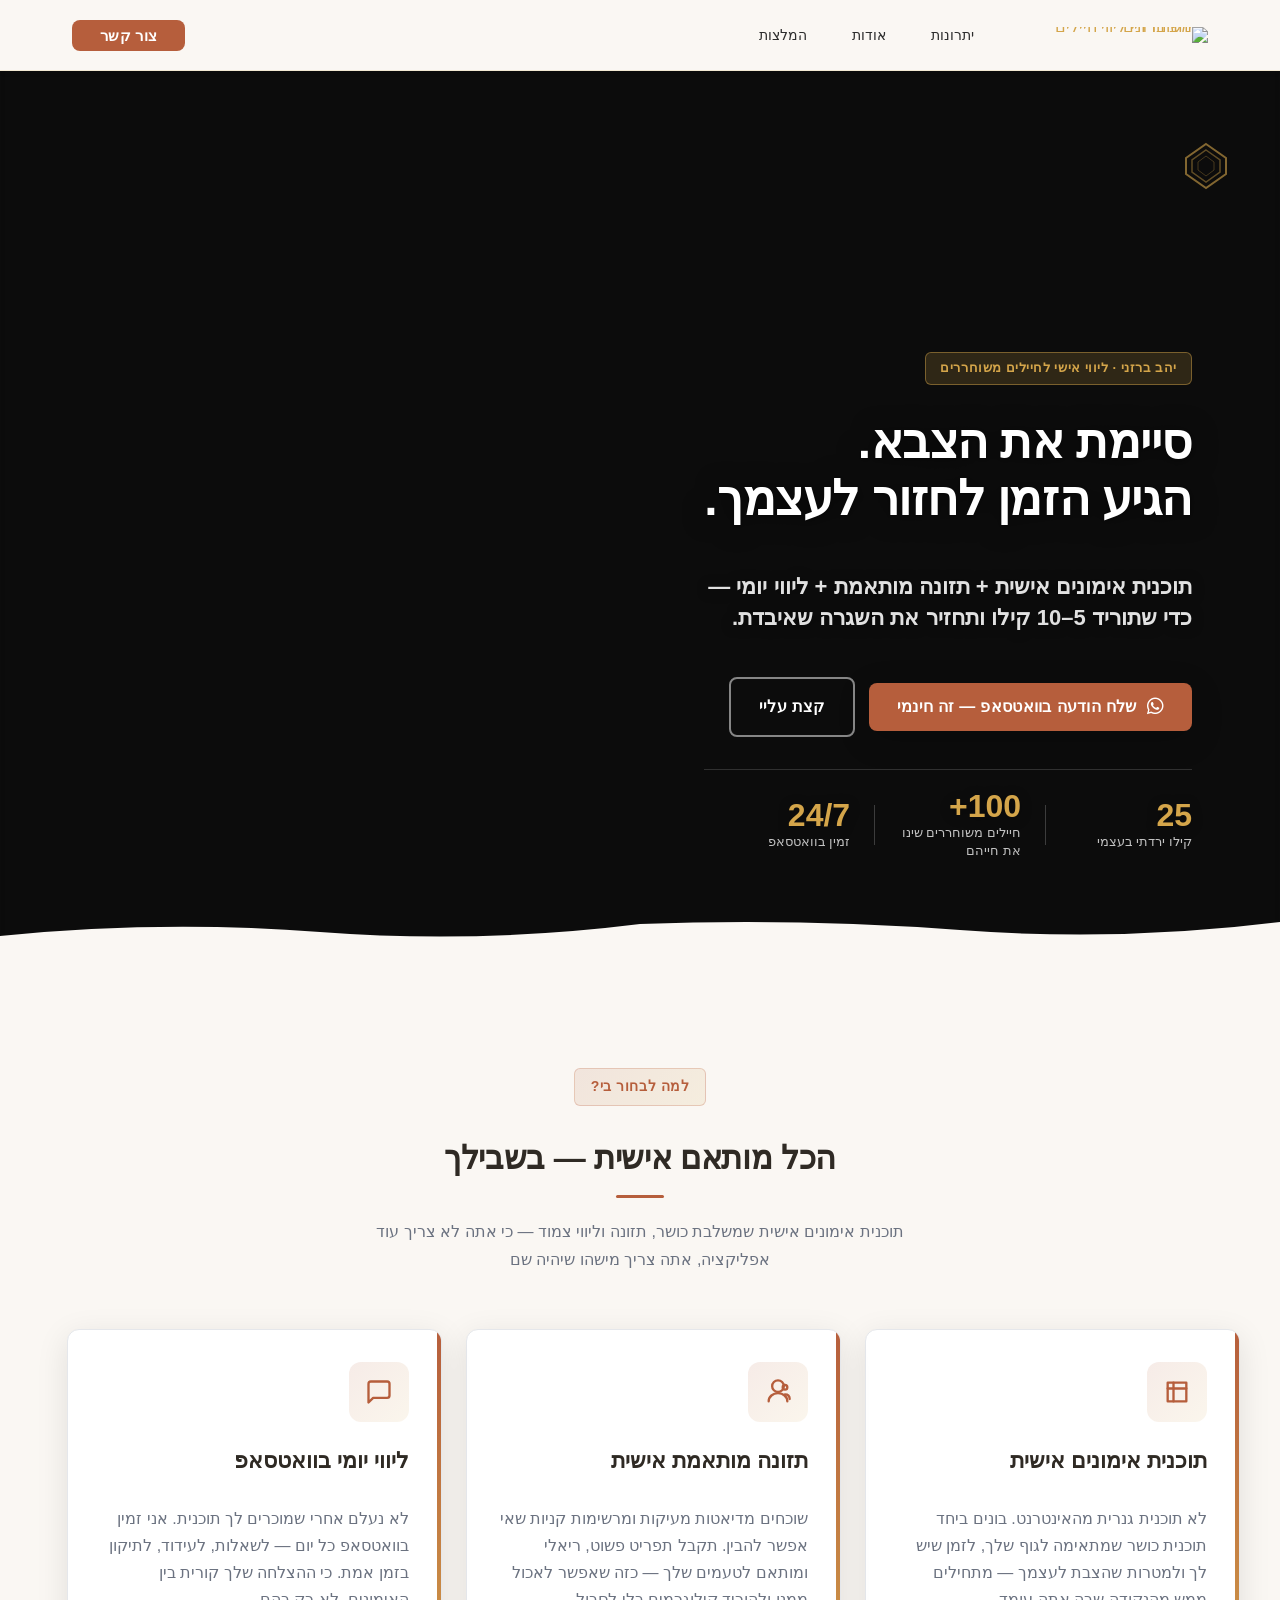
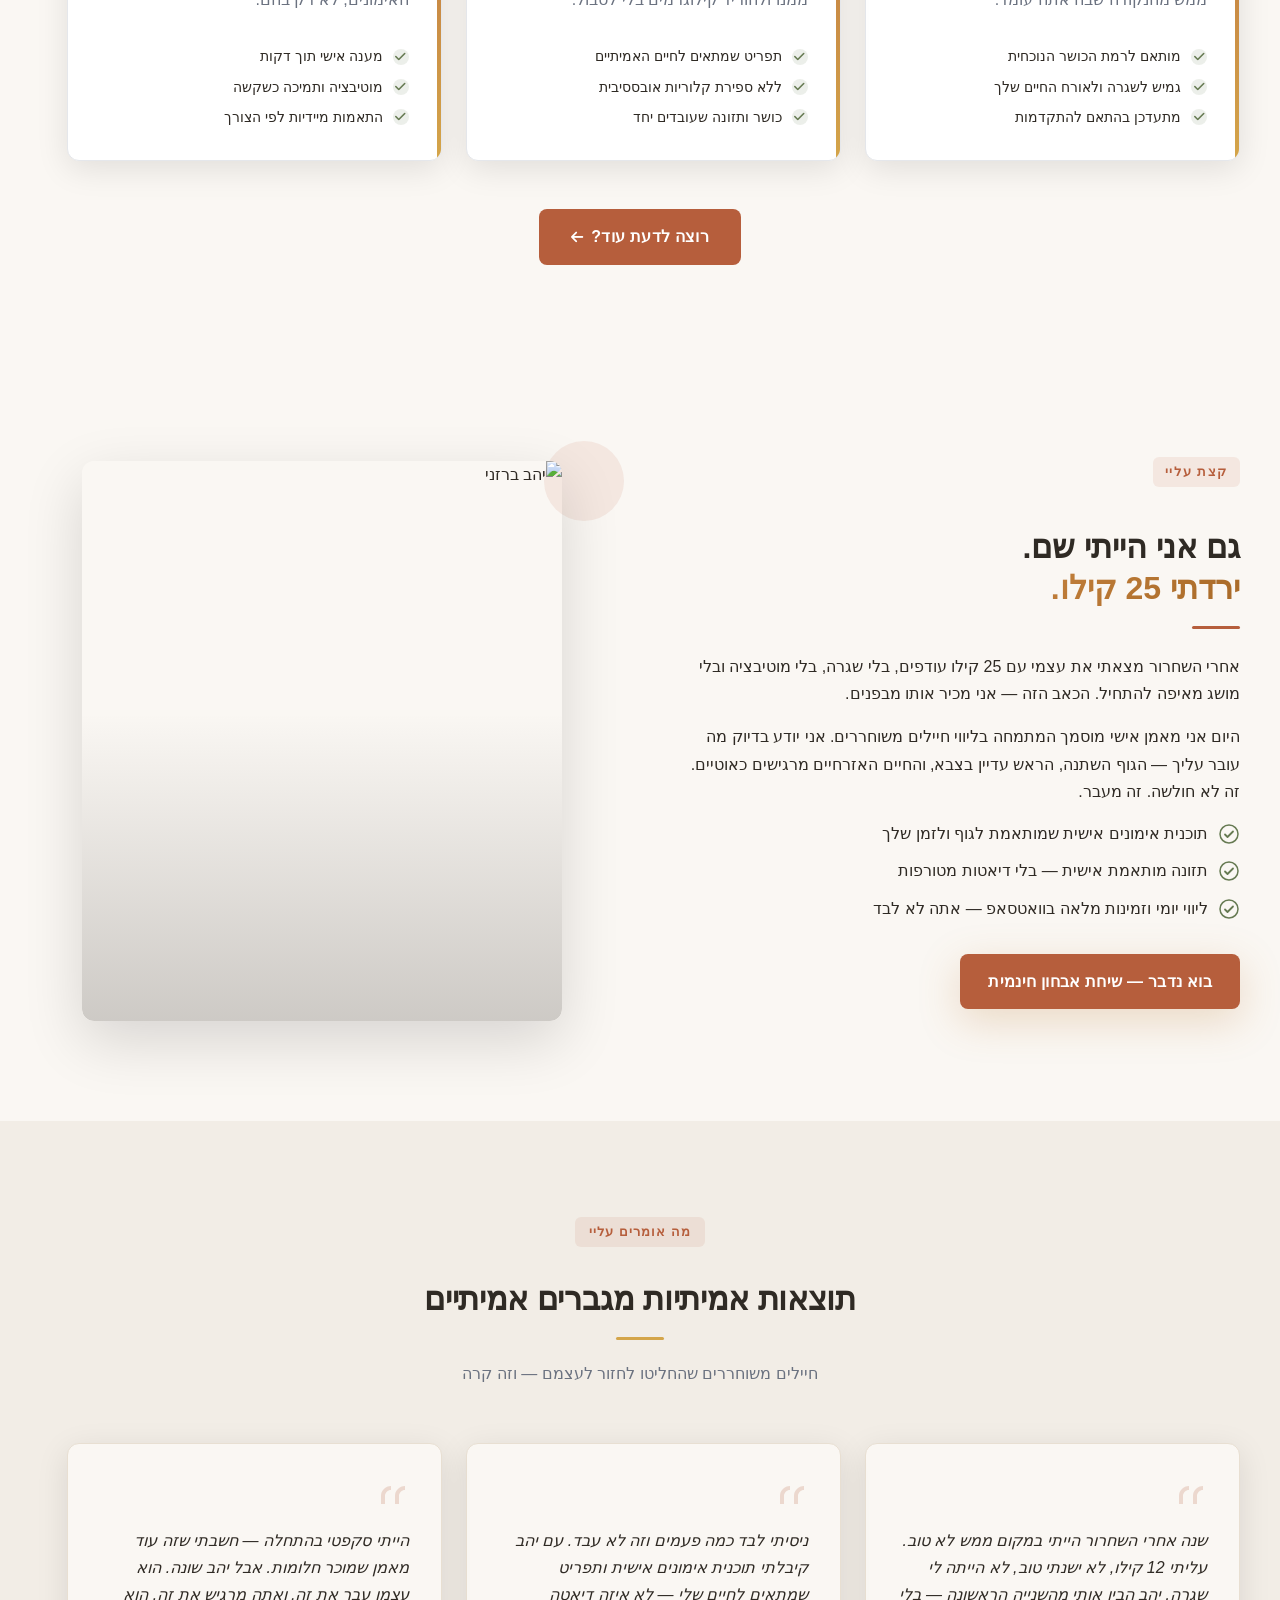
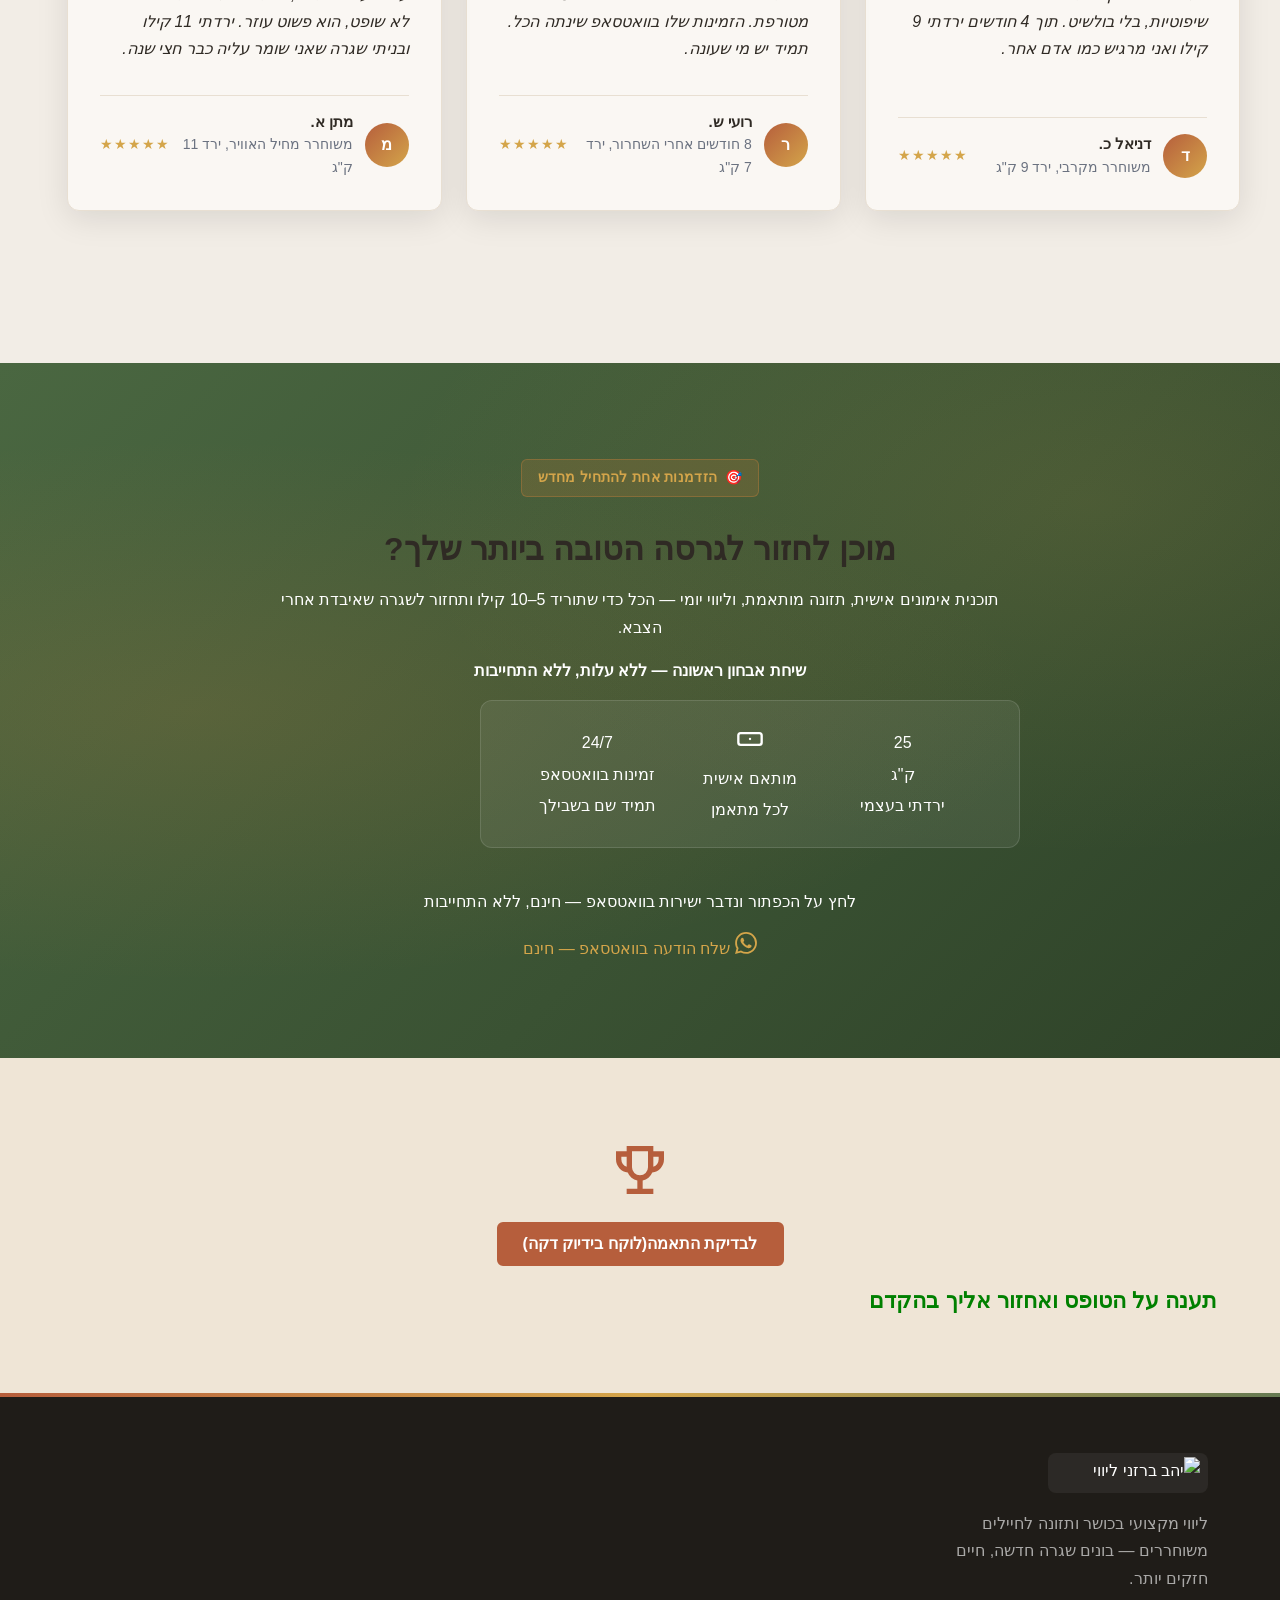
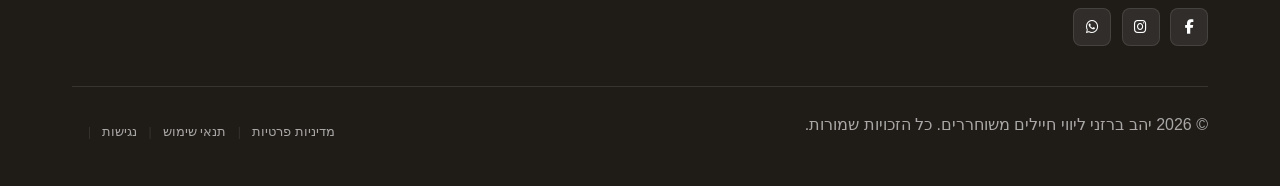
==== commit 6c90f315: "Background sync: Progressive GitHub Sync" ====
--- a/index.html
+++ b/index.html
@@ -905,7 +905,7 @@
         <div class="index-feature-content">
           <h3 class="index-feature-title">ליווי יומי בוואטסאפ</h3>
           <p class="index-feature-desc">לא נעלם אחרי שמוכרים לך תוכנית. אני זמין בוואטסאפ כל יום — לשאלות, לעידוד, לתיקון בזמן אמת. כי ההצלחה שלך קורית בין האימונים, לא רק בהם.</p>
-          <ul class="index-feature-list" style=""><li><i class="fa-solid fa-check" aria-hidden="true" data-element-type="icon" data-element-id="icon-1777403067444-kmdnt5t27" data-icon-type="fontawesome" style="pointer-events: auto; cursor: pointer;"></i><span>מענה אישי תוך דקות</span></li><li><i class="fa-solid fa-check" aria-hidden="true" data-element-type="icon" data-element-id="icon-1777403067444-6fo8b9zzl" data-icon-type="fontawesome" style="pointer-events: auto; cursor: pointer;"></i><span>מוטיבציה ותמיכה כשקשה</span></li><li><i class="fa-solid fa-check" aria-hidden="true" data-element-type="icon" data-element-id="icon-1777403067444-febtilj67" data-icon-type="fontawesome" style="pointer-events: auto; cursor: pointer;"></i><span>התאמות מיידיות לפי הצורך</span></li></ul>
+          <ul class="index-feature-list" ><li><i class="fa-solid fa-check" aria-hidden="true" data-element-type="icon" data-element-id="icon-1777403067444-kmdnt5t27" data-icon-type="fontawesome" style="pointer-events: auto; cursor: pointer;"></i><span>מענה אישי תוך דקות</span></li><li><i class="fa-solid fa-check" aria-hidden="true" data-element-type="icon" data-element-id="icon-1777403067444-6fo8b9zzl" data-icon-type="fontawesome" style="pointer-events: auto; cursor: pointer;"></i><span>מוטיבציה ותמיכה כשקשה</span></li><li><i class="fa-solid fa-check" aria-hidden="true" data-element-type="icon" data-element-id="icon-1777403067444-febtilj67" data-icon-type="fontawesome" style="pointer-events: auto; cursor: pointer;"></i><span>התאמות מיידיות לפי הצורך</span></li></ul>
         </div>
       </article>
 
@@ -931,7 +931,7 @@
 
       <p class="index-about-intro">אחרי השחרור מצאתי את עצמי עם 25 קילו עודפים, בלי שגרה, בלי מוטיבציה ובלי מושג מאיפה להתחיל. הכאב הזה — אני מכיר אותו מבפנים.</p>
 
-      <p style="">היום אני מאמן אישי מוסמך המתמחה בליווי חיילים משוחררים. אני יודע בדיוק מה עובר עליך — הגוף השתנה, הראש עדיין בצבא, והחיים האזרחיים מרגישים כאוטיים. זה לא חולשה. זה מעבר.</p>
+      <p >היום אני מאמן אישי מוסמך המתמחה בליווי חיילים משוחררים. אני יודע בדיוק מה עובר עליך — הגוף השתנה, הראש עדיין בצבא, והחיים האזרחיים מרגישים כאוטיים. זה לא חולשה. זה מעבר.</p>
 
       
 
@@ -999,7 +999,7 @@
           <div class="index-testimonials-avatar">
             <span>ד</span>
           </div>
-          <div class="index-testimonials-author-info" style="">
+          <div class="index-testimonials-author-info" >
             <strong>דניאל כ.</strong>
             <small>משוחרר מקרבי, ירד 9 ק"ג</small>
           </div>
@@ -1122,7 +1122,7 @@
 
 <section id="layout-1777454344959" class="layout-section" data-zappy-component="true" style="width: 100%; padding: 60px 0px; direction: rtl;" data-component-id="empty-section">
   <div class="container" style="max-width: 1200px; margin: 0 auto; padding: 0 1.5rem;">
-    <div class="zappy-inserted-element" id="zappy-element-1777454460119-k35xyin3p" data-element-id="zappy-element-1777454460119-k35xyin3p" data-element-type="icon" data-zappy-newly-inserted="true" style="max-width: 283px; margin: 20px auto; text-align: center; display: flex !important; justify-content: center !important; width: 100% !important;"><svg xmlns="http://www.w3.org/2000/svg" aria-hidden="true" role="img" width="64" height="64" viewBox="0 0 24 24" data-icon="material-symbols:trophy-outline-sharp" data-iconify="material-symbols:trophy-outline-sharp" data-size-adjusted="true" style="display: inline-block; vertical-align: -0.125em; color: rgb(182, 94, 60); width: 64px !important; height: 64px !important;" data-element-type="icon" data-icon-type="iconify" data-element-id="zappy-element-1777454460119-k35xyin3p" id="zappy-element-1777454460119-k35xyin3p" class="iconify iconify--material-symbols"><path fill="currentColor" d="M7 21v-2h4v-3.1q-1.225-.275-2.187-1.037T7.4 12.95q-1.875-.225-3.137-1.637T3 8V5h4V3h10v2h4v3q0 1.9-1.263 3.313T16.6 12.95q-.45 1.15-1.412 1.913T13 15.9V19h4v2zm0-10.2V7H5v1q0 .95.55 1.713T7 10.8m7.125 2.325Q15 12.25 15 11V5H9v6q0 1.25.875 2.125T12 14t2.125-.875M17 10.8q.9-.325 1.45-1.088T19 8V7h-2zm-5-1.3"></path></svg></div><div class="zappy-inserted-element" id="zappy-element-1777454366233-76mdszlw3" data-element-id="zappy-element-1777454366233-76mdszlw3" data-element-type="button" style="margin: 20px auto; text-align: center; display: flex; justify-content: center; align-items: flex-start; max-width: 1152px !important; width: 100% !important; align-self: start !important; height: auto !important;"><a href="https://forms.gle/RvM3SVoSksyzRu5Y8" class="btn btn-primary" style="text-decoration: none; padding: 12px 24px; border-radius: 6px; display: inline-block; border-color: var(--primary-color, var(--primary, #8B0000)) !important; border-style: solid; border-width: 2px; border-image: initial; color: var(--light-text, #ffffff) !important; width: auto !important; flex: 0 0 auto !important; outline: none; background-color: var(--primary-color, var(--primary, #8B0000)) !important; background-image: none !important;" data-element-type="button" data-text-color="light" data-element-id="btn-1777454380212-v595m7u0a" id="btn-1777454380212-v595m7u0a" target="_blank" rel="noopener noreferrer">לבדיקת התאמה(לוקח בידיוק דקה)</a></div><p style="font-size: 16px; line-height: 1.7; color: rgb(31, 41, 55); opacity: 0.5; text-align: center; font-family: system-ui, -apple-system, sans-serif;">הוסף את תוכן הטקסט שלך כאן. זהו טקסט ממלא מקום שניתן לערוך.</p>
+    <div class="zappy-inserted-element" id="zappy-element-1777454460119-k35xyin3p" data-element-id="zappy-element-1777454460119-k35xyin3p" data-element-type="icon" data-zappy-newly-inserted="true" style="max-width: 283px; margin: 20px auto; text-align: center; display: flex !important; justify-content: center !important; width: 100% !important;"><svg xmlns="http://www.w3.org/2000/svg" aria-hidden="true" role="img" width="64" height="64" viewBox="0 0 24 24" data-icon="material-symbols:trophy-outline-sharp" data-iconify="material-symbols:trophy-outline-sharp" data-size-adjusted="true" style="display: inline-block; vertical-align: -0.125em; color: rgb(182, 94, 60); width: 64px !important; height: 64px !important;" data-element-type="icon" data-icon-type="iconify" data-element-id="zappy-element-1777454460119-k35xyin3p" id="zappy-element-1777454460119-k35xyin3p" class="iconify iconify--material-symbols"><path fill="currentColor" d="M7 21v-2h4v-3.1q-1.225-.275-2.187-1.037T7.4 12.95q-1.875-.225-3.137-1.637T3 8V5h4V3h10v2h4v3q0 1.9-1.263 3.313T16.6 12.95q-.45 1.15-1.412 1.913T13 15.9V19h4v2zm0-10.2V7H5v1q0 .95.55 1.713T7 10.8m7.125 2.325Q15 12.25 15 11V5H9v6q0 1.25.875 2.125T12 14t2.125-.875M17 10.8q.9-.325 1.45-1.088T19 8V7h-2zm-5-1.3"></path></svg></div><div class="zappy-inserted-element" id="zappy-element-1777454366233-76mdszlw3" data-element-id="zappy-element-1777454366233-76mdszlw3" data-element-type="button" style="margin: 20px auto; text-align: center; display: flex; justify-content: center; align-items: flex-start; max-width: 1152px !important; width: 100% !important; align-self: start !important; height: auto !important;"><a href="https://forms.gle/RvM3SVoSksyzRu5Y8" class="btn btn-primary" style="text-decoration: none; padding: 12px 24px; border-radius: 6px; display: inline-block; border-color: var(--primary-color, var(--primary, #8B0000)) !important; border-style: solid; border-width: 2px; border-image: initial; color: var(--light-text, #ffffff) !important; width: auto !important; flex: 0 0 auto !important; outline: none; background-color: var(--primary-color, var(--primary, #8B0000)) !important; background-image: none !important;" data-element-type="button" data-text-color="light" data-element-id="btn-1777454380212-v595m7u0a" id="btn-1777454380212-v595m7u0a" target="_blank" rel="noopener noreferrer">לבדיקת התאמה(לוקח בידיוק דקה)</a></div><h3><b><font color="#008000">תענה על הטופס ואחזור אליך בהקדם</font></b></h3>
   </div>
 </section>
 
@@ -1234,7 +1234,7 @@
         <span class="legal-sep">|</span>
         <a href="/accessibility">נגישות</a>
         <span class="legal-sep">|</span>
-        <a href="https://zappy5.com" target="_blank" class="zappy-attribution" style=""></a>
+        <a href="https://zappy5.com" target="_blank" class="zappy-attribution" ></a>
       </div>
     </div>
   </div>
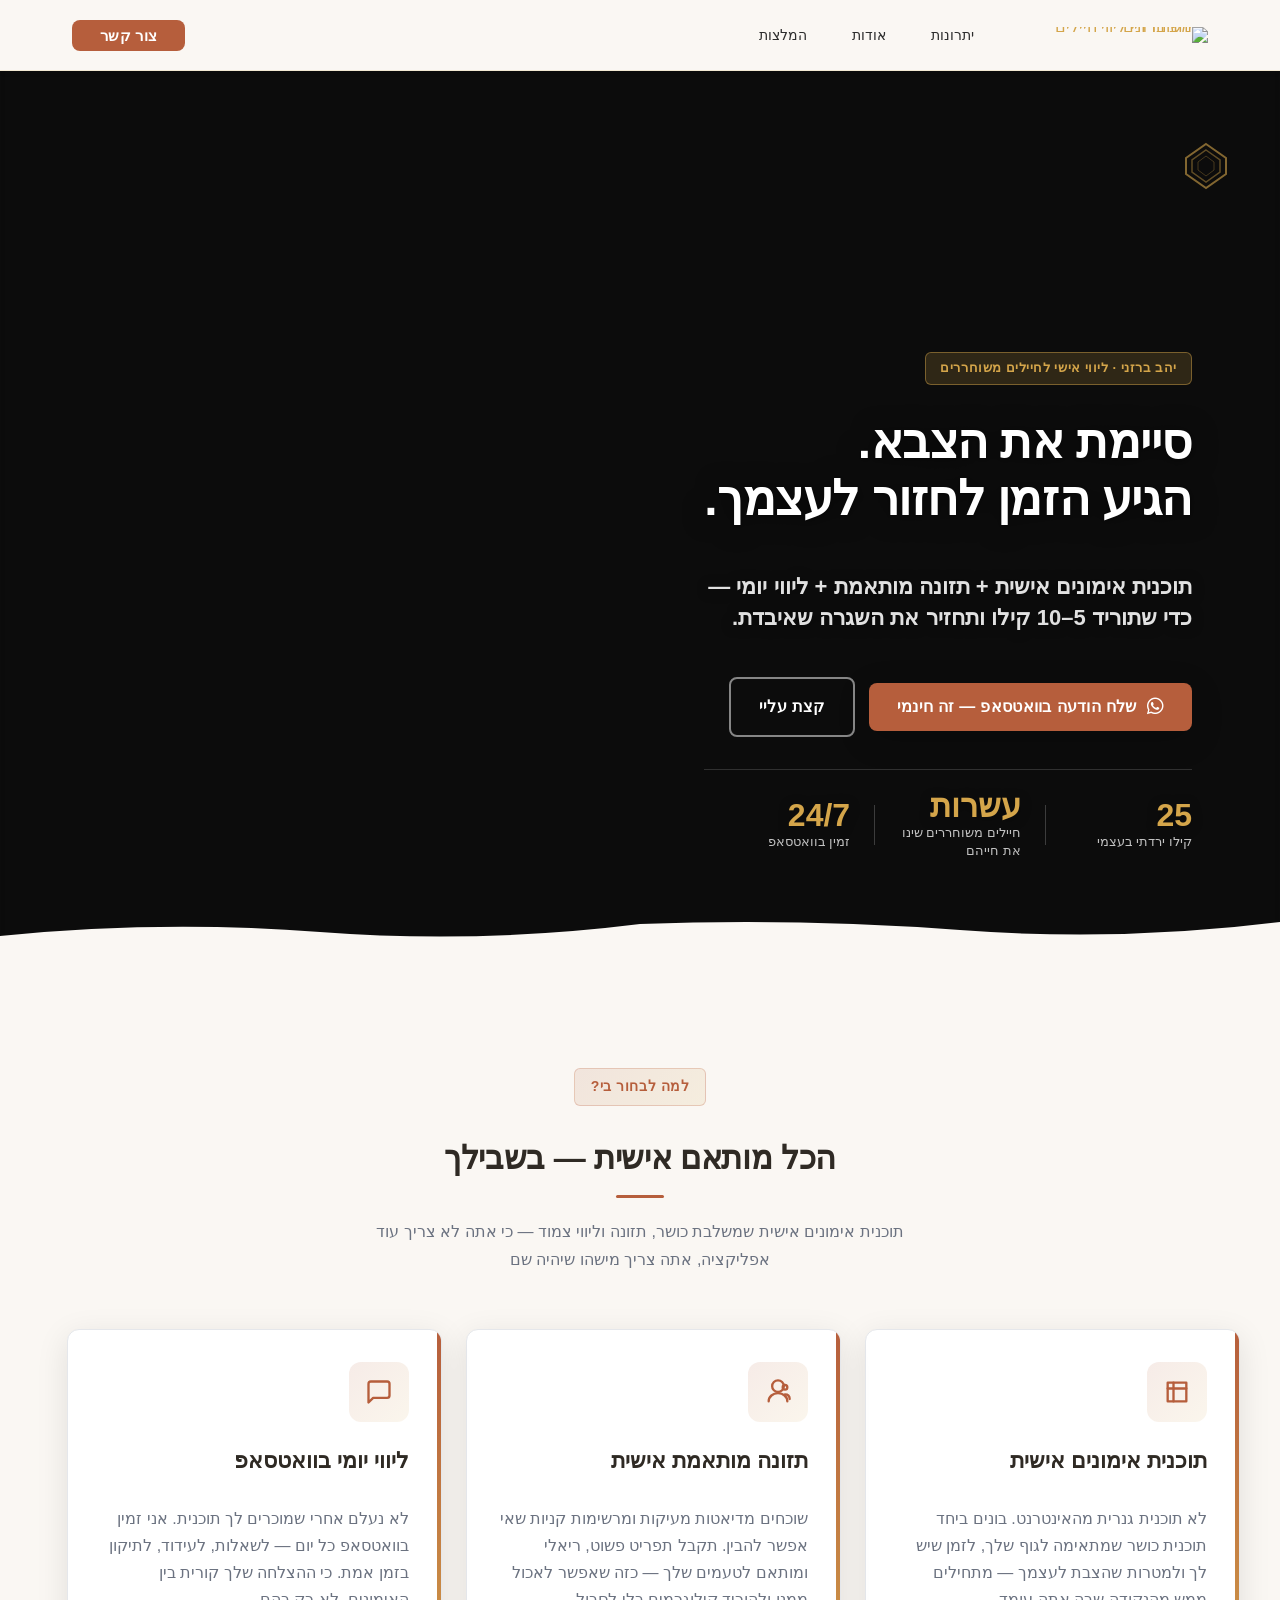
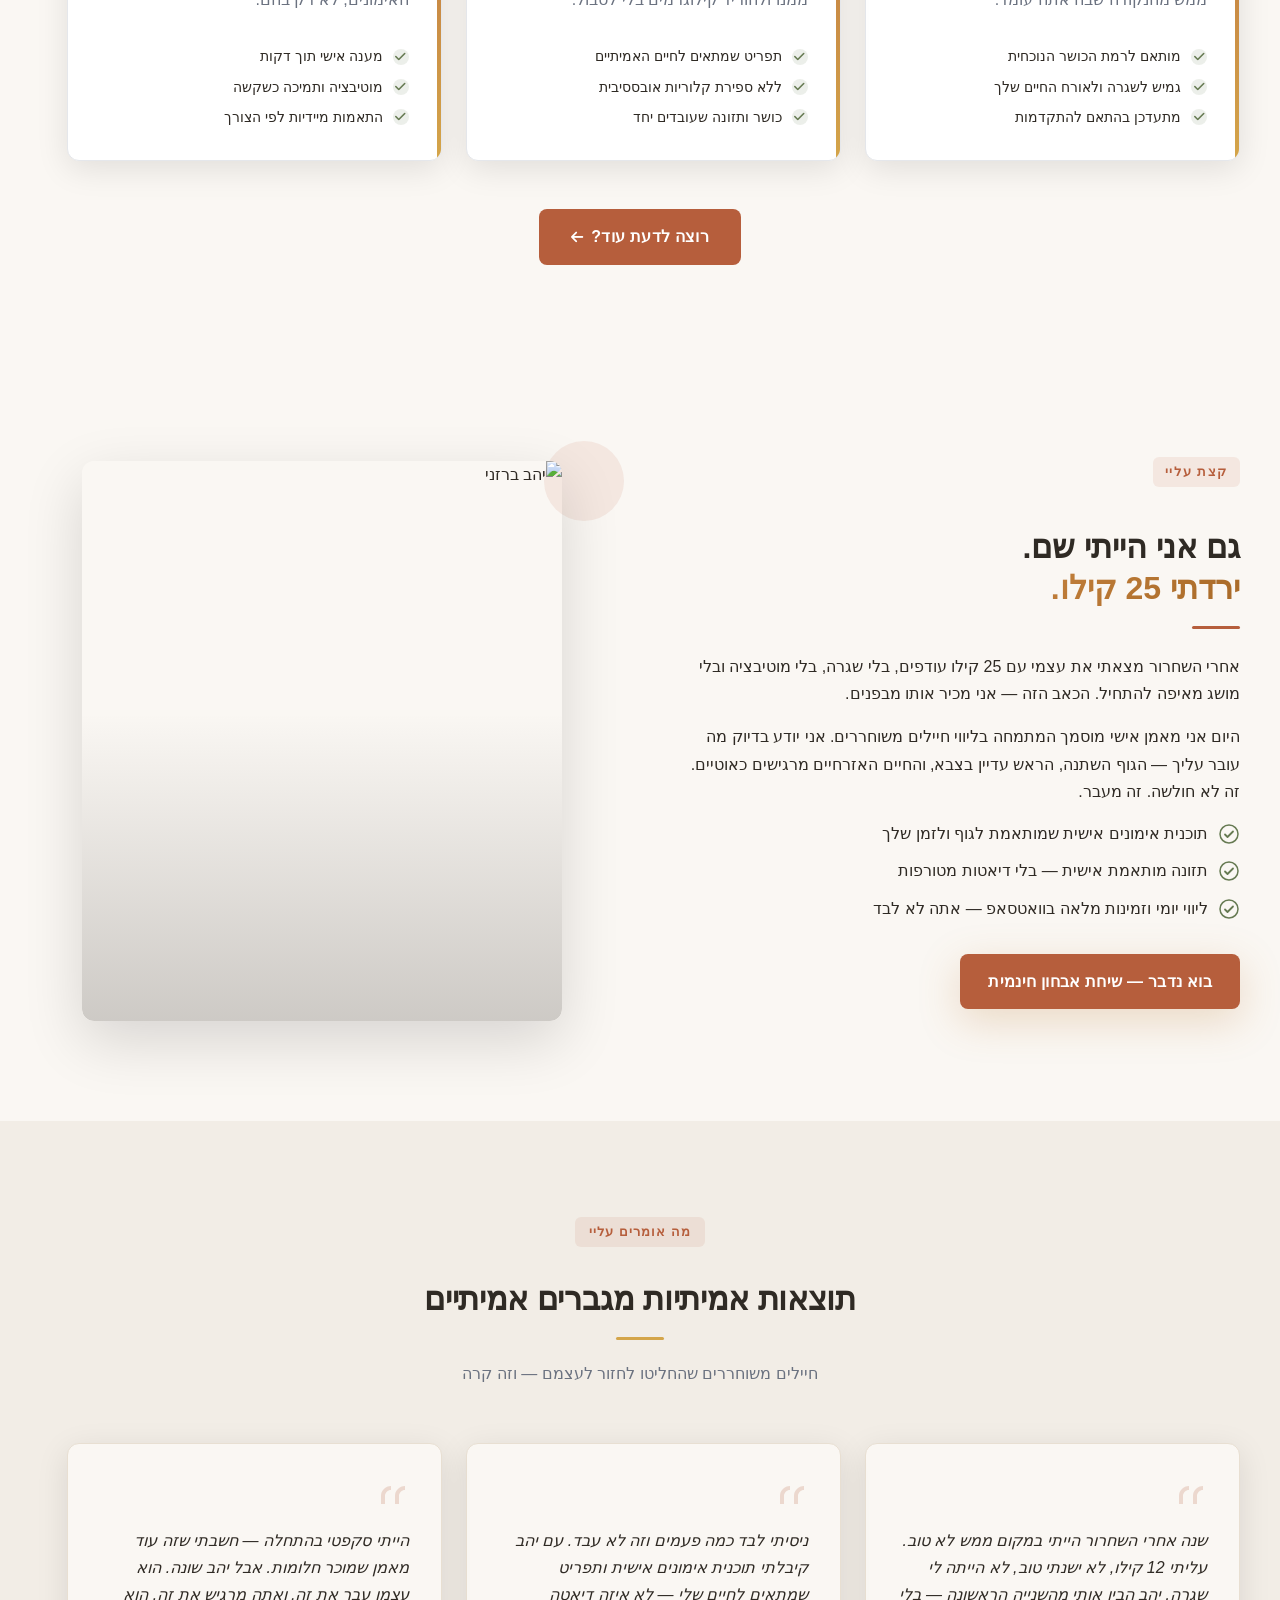
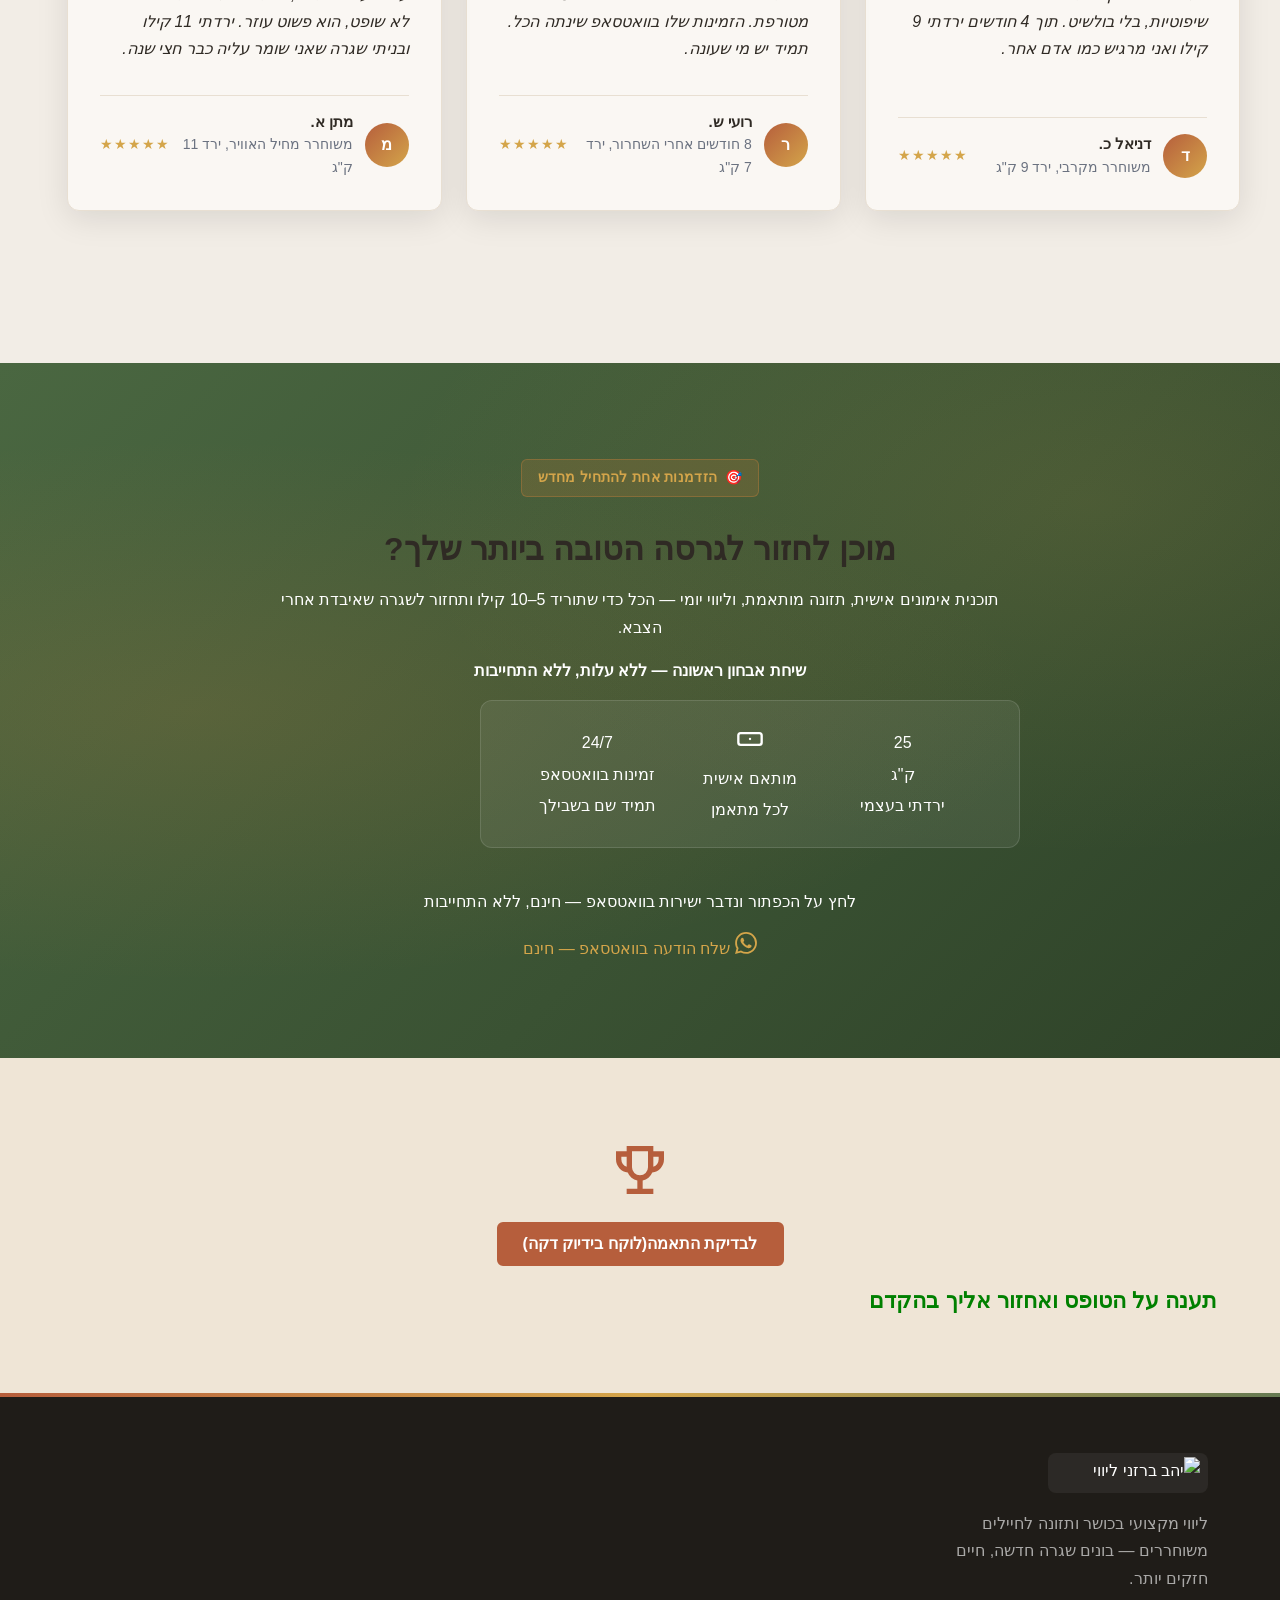
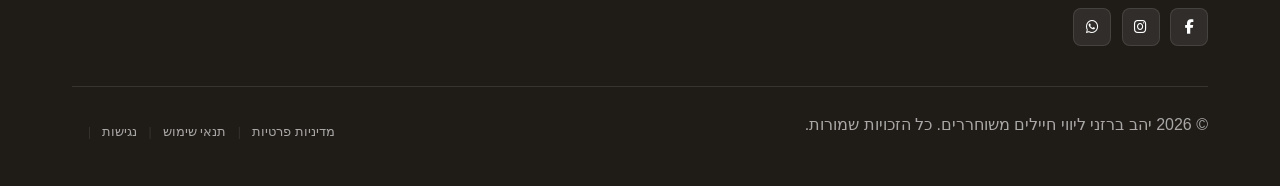
==== commit b31f8e36: "Background sync: Progressive GitHub Sync" ====
--- a/index.html
+++ b/index.html
@@ -277,31 +277,6 @@
       @media (min-width: 769px) { .mobile-submenu-toggle { display: none !important; } }
     </style>
 
-    <style id="mobile-lang-menu-deployed-css">
-    @media (max-width: 768px) {
-      .lang-switcher,
-      .nav-cta-container .lang-switcher,
-      .nav-container .lang-switcher,
-      .navbar .lang-switcher,
-      .navbar .nav-cta-container .lang-switcher,
-      .nav-icons-left .lang-switcher,
-      .nav-ecommerce-icons .lang-switcher { display: none !important; }
-      .mobile-lang-menu { width: 100%; border-top: 1px solid rgba(128,128,128,0.2); padding: 8px 0 0 0; margin-top: 8px; }
-      .mobile-lang-toggle { display: flex !important; align-items: center; justify-content: space-between; width: 100%; padding: 12px 16px; background: none; border: none; cursor: pointer; font-size: 15px; color: inherit; font-family: inherit; }
-      .mobile-lang-toggle::after { content: ''; display: inline-block; width: 8px; height: 8px; border-right: 2px solid currentColor; border-bottom: 2px solid currentColor; transform: rotate(45deg); transition: transform 0.3s ease; margin-left: 8px; }
-      .mobile-lang-toggle.expanded::after { transform: rotate(-135deg); }
-      .mobile-lang-options { max-height: 0; overflow: hidden; transition: max-height 0.3s ease; }
-      .mobile-lang-options.expanded { max-height: 300px; }
-      .mobile-lang-option { display: flex !important; align-items: center; gap: 10px; padding: 10px 24px; text-decoration: none; color: inherit; font-size: 14px; font-family: inherit; }
-      .mobile-lang-option:hover { background: rgba(128,128,128,0.1); }
-      .mobile-lang-option.active { font-weight: 600; opacity: 0.7; pointer-events: none; }
-      .mobile-lang-option img { width: 20px; height: 20px; border-radius: 50%; }
-    }
-    @media (min-width: 769px) {
-      .mobile-lang-menu { display: none !important; }
-    }
-    </style>
-
     <style id="zappy-widget-visibility">
       #mic-access-tool-general-button, .mic-access-tool-general-button,
       #mic-init-access-tool .mic-access-tool-general-button, #mic-init-access-tool #mic-access-tool-general-button,
@@ -322,11 +297,7 @@
     </svg>
   </button>
 
-  <button class="phone-header-btn" data-phone="0548871669" aria-label="Call">
-    <svg width="20" height="20" viewBox="0 0 24 24" fill="currentColor">
-      <path d="M22 16.92v3a2 2 0 0 1-2.18 2 19.79 19.79 0 0 1-8.63-3.07 19.5 19.5 0 0 1-6-6 19.79 19.79 0 0 1-3.07-8.67A2 2 0 0 1 4.11 2h3a2 2 0 0 1 2 1.72 12.84 12.84 0 0 0 .7 2.81 2 2 0 0 1-.45 2.11L8.09 9.91a16 16 0 0 0 6 6l1.27-1.27a2 2 0 0 1 2.11-.45 12.84 12.84 0 0 0 2.81.7A2 2 0 0 1 22 16.92z"></path>
-    </svg>
-  </button>
+
 
   <div class="nav-container">
     <div class="nav-right-group"><div class="nav-brand">
@@ -824,7 +795,7 @@
         </div>
         <div class="index-hero-trust-divider" aria-hidden="true"></div>
         <div class="index-hero-trust-item">
-          <span class="index-hero-trust-num">100+</span>
+          <span class="index-hero-trust-num">עשרות</span>
           <span class="index-hero-trust-label">חיילים משוחררים שינו את חייהם</span>
         </div>
         <div class="index-hero-trust-divider" aria-hidden="true"></div>
@@ -1298,75 +1269,5 @@
       }, 500);
     })();
     </script>
-
-    <script id="zappy-mobile-lang-menu-script">
-    (function() {
-      function initMobileLangMenu() {
-        if (window.innerWidth > 768) {
-          var existingMenu = document.querySelector('.mobile-lang-menu');
-          if (existingMenu) existingMenu.remove();
-          return;
-        }
-        if (document.querySelector('.mobile-lang-menu')) return;
-        var switcher = document.querySelector('.lang-switcher');
-        if (!switcher) return;
-        var dropdown = switcher.querySelector('.lang-switcher-dropdown');
-        if (!dropdown) return;
-        var options = dropdown.querySelectorAll('.lang-option');
-        if (options.length === 0) return;
-        var navMenu = document.getElementById('navMenu') || document.querySelector('.nav-menu') || document.querySelector('nav ul');
-        if (!navMenu) return;
-        var currentLang = document.documentElement.lang || 'en';
-        var langConfigs = {
-          he: {name:'עברית',flag:'https://api.iconify.design/circle-flags/il.svg'},
-          en: {name:'English',flag:'https://api.iconify.design/circle-flags/us.svg'},
-          ar: {name:'العربية',flag:'https://api.iconify.design/circle-flags/sa.svg'},
-          fr: {name:'Français',flag:'https://api.iconify.design/circle-flags/fr.svg'},
-          es: {name:'Español',flag:'https://api.iconify.design/circle-flags/es.svg'},
-          de: {name:'Deutsch',flag:'https://api.iconify.design/circle-flags/de.svg'},
-          ru: {name:'Русский',flag:'https://api.iconify.design/circle-flags/ru.svg'},
-          zh: {name:'中文',flag:'https://api.iconify.design/circle-flags/cn.svg'},
-          ja: {name:'日本語',flag:'https://api.iconify.design/circle-flags/jp.svg'},
-          pt: {name:'Português',flag:'https://api.iconify.design/circle-flags/br.svg'},
-          it: {name:'Italiano',flag:'https://api.iconify.design/circle-flags/it.svg'},
-          ko: {name:'한국어',flag:'https://api.iconify.design/circle-flags/kr.svg'}
-        };
-        var container = document.createElement('div');
-        container.className = 'mobile-lang-menu';
-        var currentConfig = langConfigs[currentLang] || {name:currentLang,flag:''};
-        var toggleBtn = document.createElement('button');
-        toggleBtn.className = 'mobile-lang-toggle';
-        toggleBtn.type = 'button';
-        var currentFlagHtml = currentConfig.flag ? '<img src="' + currentConfig.flag + '" width="20" height="20" alt="" style="border-radius:50%;margin-right:8px;margin-left:8px;">' : '';
-        toggleBtn.innerHTML = currentFlagHtml + currentConfig.name;
-        container.appendChild(toggleBtn);
-        var optionsDiv = document.createElement('div');
-        optionsDiv.className = 'mobile-lang-options';
-        var currentLink = document.createElement('a');
-        currentLink.className = 'mobile-lang-option active';
-        currentLink.href = '#';
-        currentLink.innerHTML = currentFlagHtml + currentConfig.name;
-        optionsDiv.appendChild(currentLink);
-        options.forEach(function(opt) {
-          var link = document.createElement('a');
-          link.className = 'mobile-lang-option';
-          link.href = opt.getAttribute('href');
-          link.innerHTML = opt.innerHTML;
-          optionsDiv.appendChild(link);
-        });
-        container.appendChild(optionsDiv);
-        navMenu.appendChild(container);
-        toggleBtn.addEventListener('click', function(e) {
-          e.preventDefault();
-          e.stopPropagation();
-          toggleBtn.classList.toggle('expanded');
-          optionsDiv.classList.toggle('expanded');
-        });
-      }
-      if (document.readyState === 'loading') { document.addEventListener('DOMContentLoaded', initMobileLangMenu); }
-      else { initMobileLangMenu(); }
-      window.addEventListener('resize', function() { clearTimeout(window._mlrt); window._mlrt = setTimeout(initMobileLangMenu, 250); });
-    })();
-    </script>
 </body>
 </html>
--- a/styles.css
+++ b/styles.css
@@ -6602,5 +6602,70 @@
   }
 }
 
+
+/* ZAPPY_PRODUCTS_DROPDOWN_LTR_INDENT */
+/* LTR mirror of the [dir="rtl"] indentation block. Equal-or-higher
+   specificity than the shorthand .navbar .sub-menu li a override so the
+   nested sub-category items keep their visual indent on every LTR page —
+   English, Spanish, French, Russian, German, etc. The selectors target
+   dir="ltr" (the source of truth set on <html> by per-language page
+   generation), NOT a specific language code, so the rule stays generic
+   across every site / language combination. */
+[dir="ltr"] .sub-menu .zappy-nav-child > a,
+[dir="ltr"] .zappy-products-dropdown .zappy-nav-child > a,
+html[dir="ltr"] .sub-menu .zappy-nav-child > a,
+html[dir="ltr"] .zappy-products-dropdown .zappy-nav-child > a {
+  padding-left: 28px !important;
+  padding-right: 16px !important;
+  font-size: 0.9em !important;
+  opacity: 0.85 !important;
+}
+@media (max-width: 768px) {
+  [dir="ltr"] .navbar .zappy-products-dropdown > .sub-menu .zappy-nav-child > a,
+  [dir="ltr"] nav.navbar .zappy-products-dropdown > .sub-menu .zappy-nav-child > a,
+  html[dir="ltr"] .navbar .zappy-products-dropdown > .sub-menu .zappy-nav-child > a,
+  html[dir="ltr"] nav.navbar .zappy-products-dropdown > .sub-menu .zappy-nav-child > a {
+    padding-left: 36px !important;
+    padding-right: 16px !important;
+  }
+}
+
+
+/* ZAPPY_MOBILE_NAV_MENU_ITEM_PADDING */
+@media (max-width: 768px) {
+  .navbar .nav-menu.active > li > a,
+  nav.navbar .nav-menu.active > li > a,
+  #navMenu.active > li > a,
+  .nav-menu.open > li > a {
+    display: flex !important;
+    align-items: center !important;
+    width: 100% !important;
+    box-sizing: border-box !important;
+    padding: 12px 16px !important;
+    height: auto !important;
+    min-height: 44px !important;
+    line-height: 1.4 !important;
+  }
+  .navbar .nav-menu.active > li,
+  nav.navbar .nav-menu.active > li,
+  #navMenu.active > li,
+  .nav-menu.open > li {
+    margin: 4px 0 !important;
+  }
+  .navbar .nav-menu.active > li.zappy-products-dropdown > a,
+  nav.navbar .nav-menu.active > li.zappy-products-dropdown > a,
+  #navMenu.active > li.zappy-products-dropdown > a,
+  .nav-menu.open > li.zappy-products-dropdown > a {
+    padding-right: 56px !important;
+  }
+  html[dir="rtl"] .navbar .nav-menu.active > li.zappy-products-dropdown > a,
+  html[dir="rtl"] nav.navbar .nav-menu.active > li.zappy-products-dropdown > a,
+  html[dir="rtl"] #navMenu.active > li.zappy-products-dropdown > a,
+  html[dir="rtl"] .nav-menu.open > li.zappy-products-dropdown > a {
+    padding-right: 16px !important;
+    padding-left: 56px !important;
+  }
+}
+
 /* Spec table BiDi fix: isolate cells so mixed LTR/RTL content renders correctly */
 .specs-table th, .specs-table td { unicode-bidi: plaintext !important; }
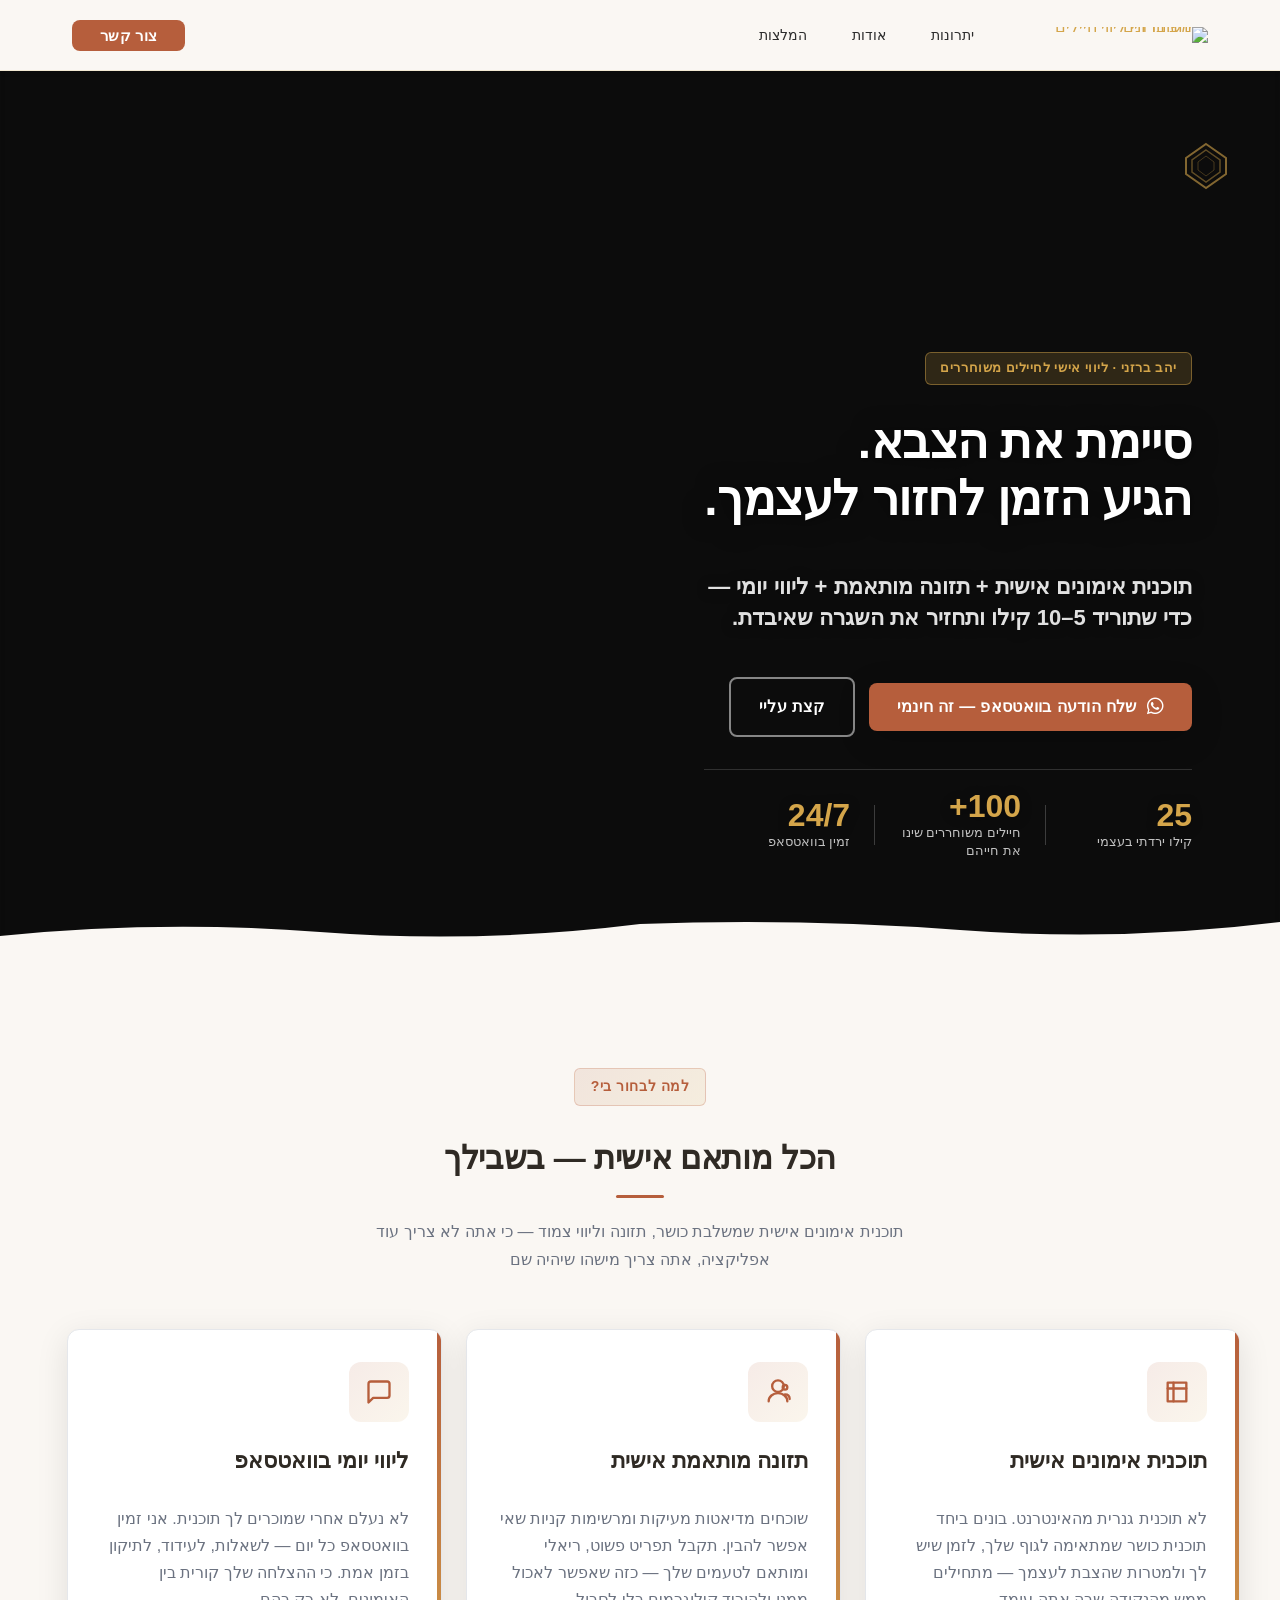
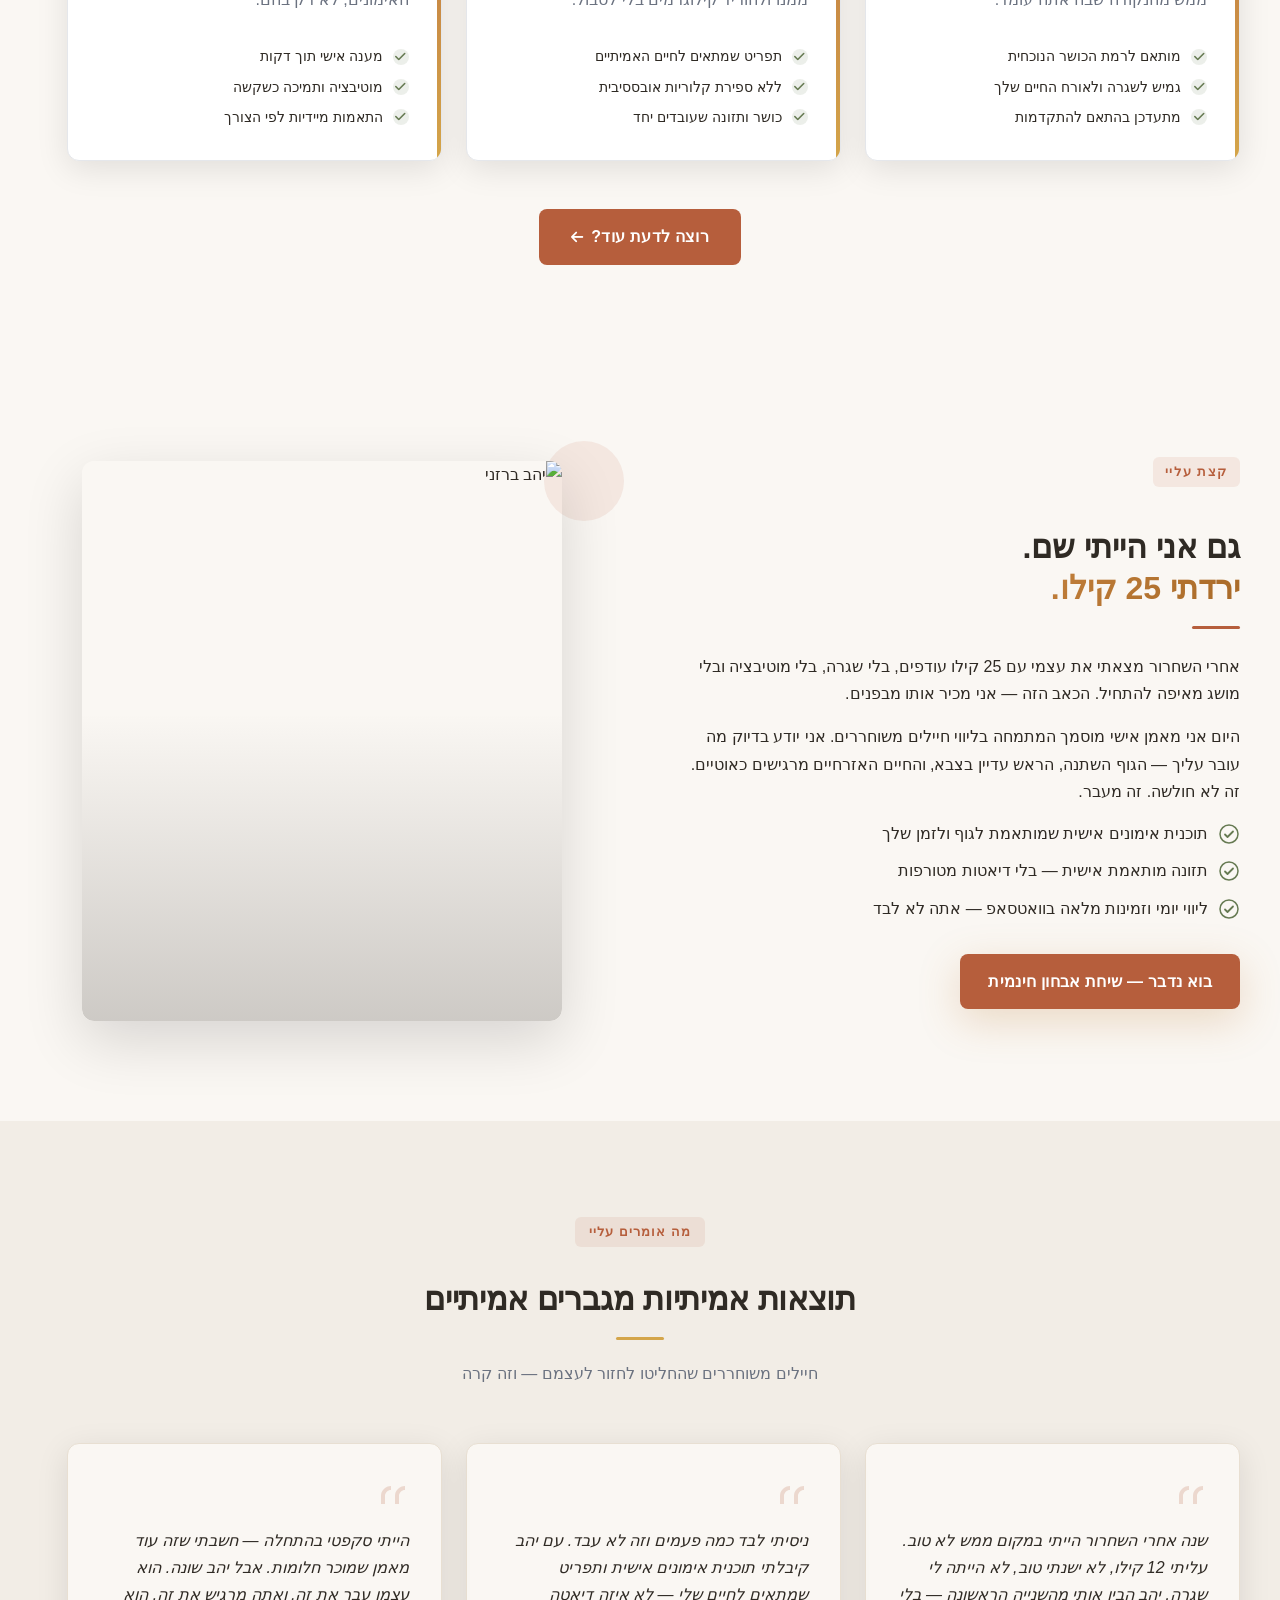
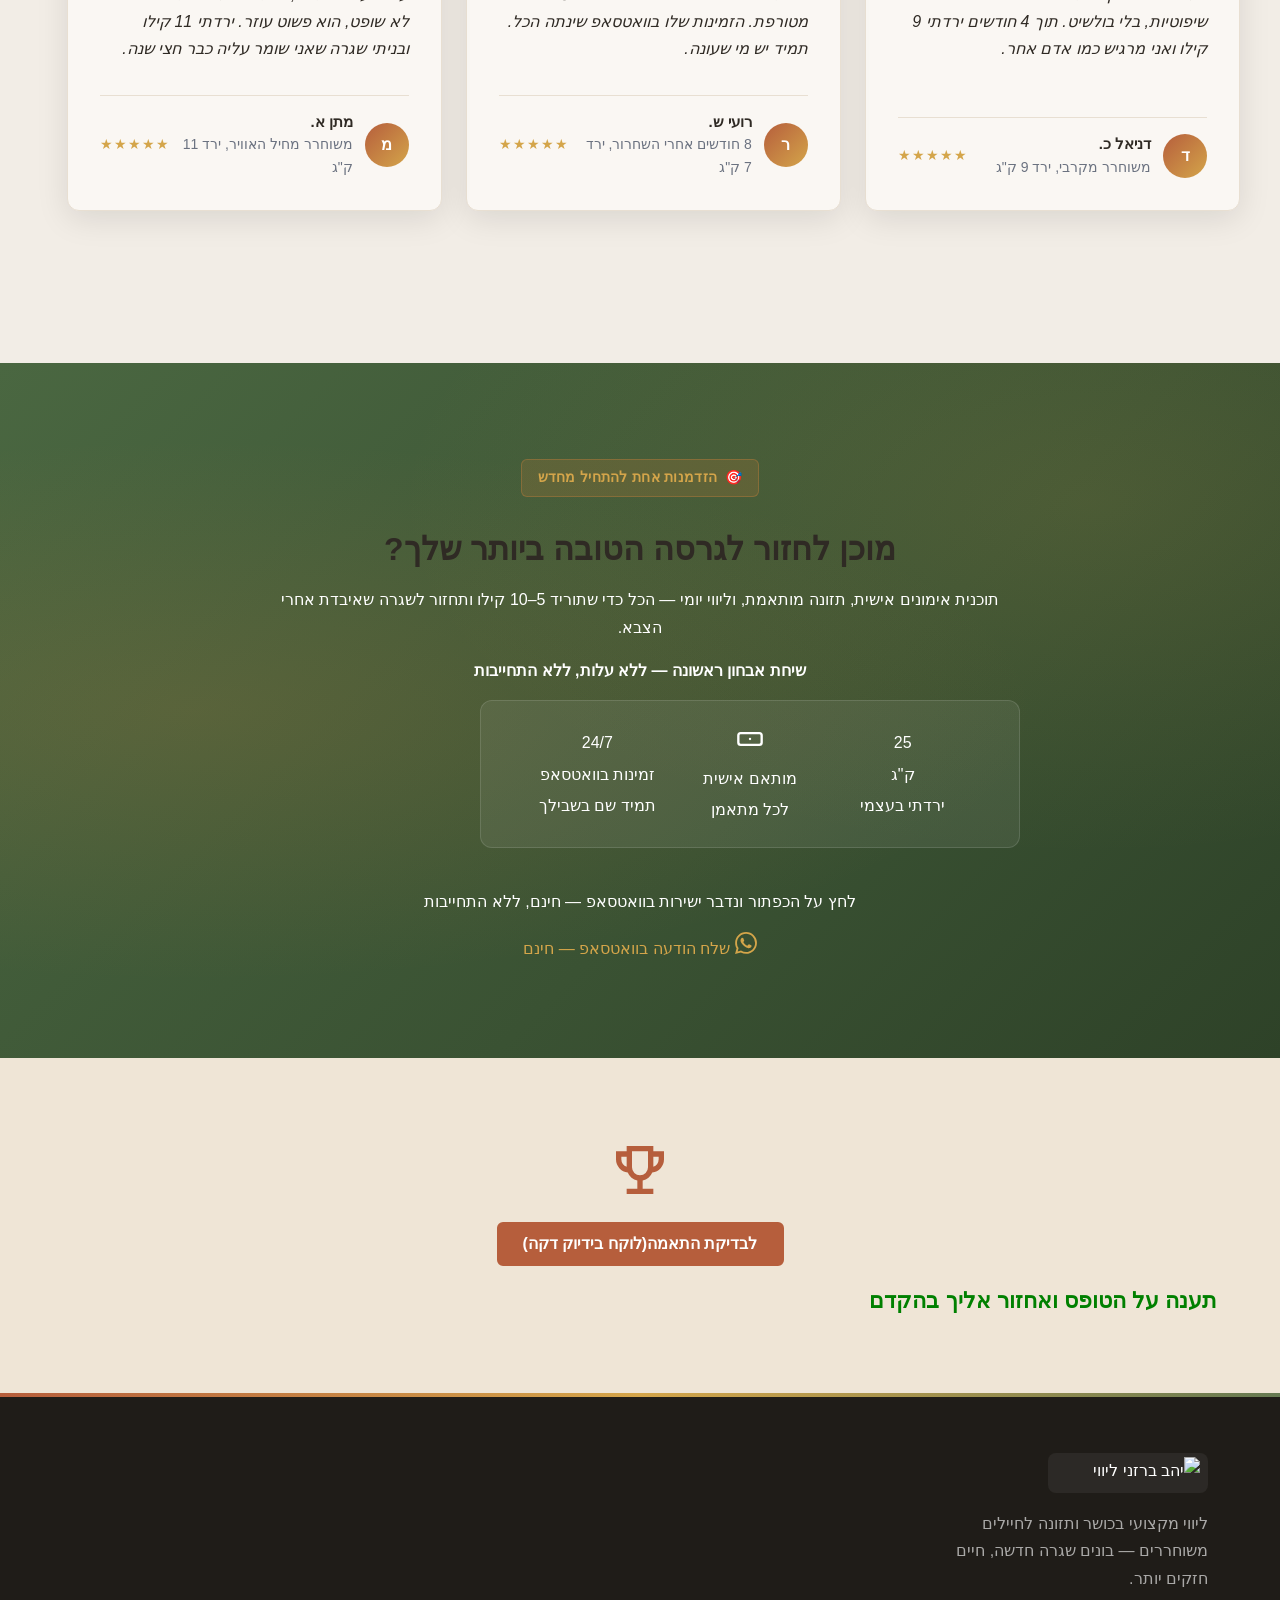
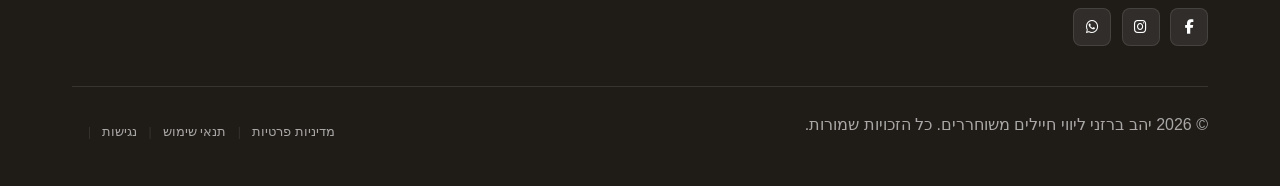
==== commit e8b5a385: "Background sync: Progressive GitHub Sync" ====
--- a/index.html
+++ b/index.html
@@ -795,7 +795,7 @@
         </div>
         <div class="index-hero-trust-divider" aria-hidden="true"></div>
         <div class="index-hero-trust-item">
-          <span class="index-hero-trust-num">עשרות</span>
+          <span class="index-hero-trust-num">100+</span>
           <span class="index-hero-trust-label">חיילים משוחררים שינו את חייהם</span>
         </div>
         <div class="index-hero-trust-divider" aria-hidden="true"></div>
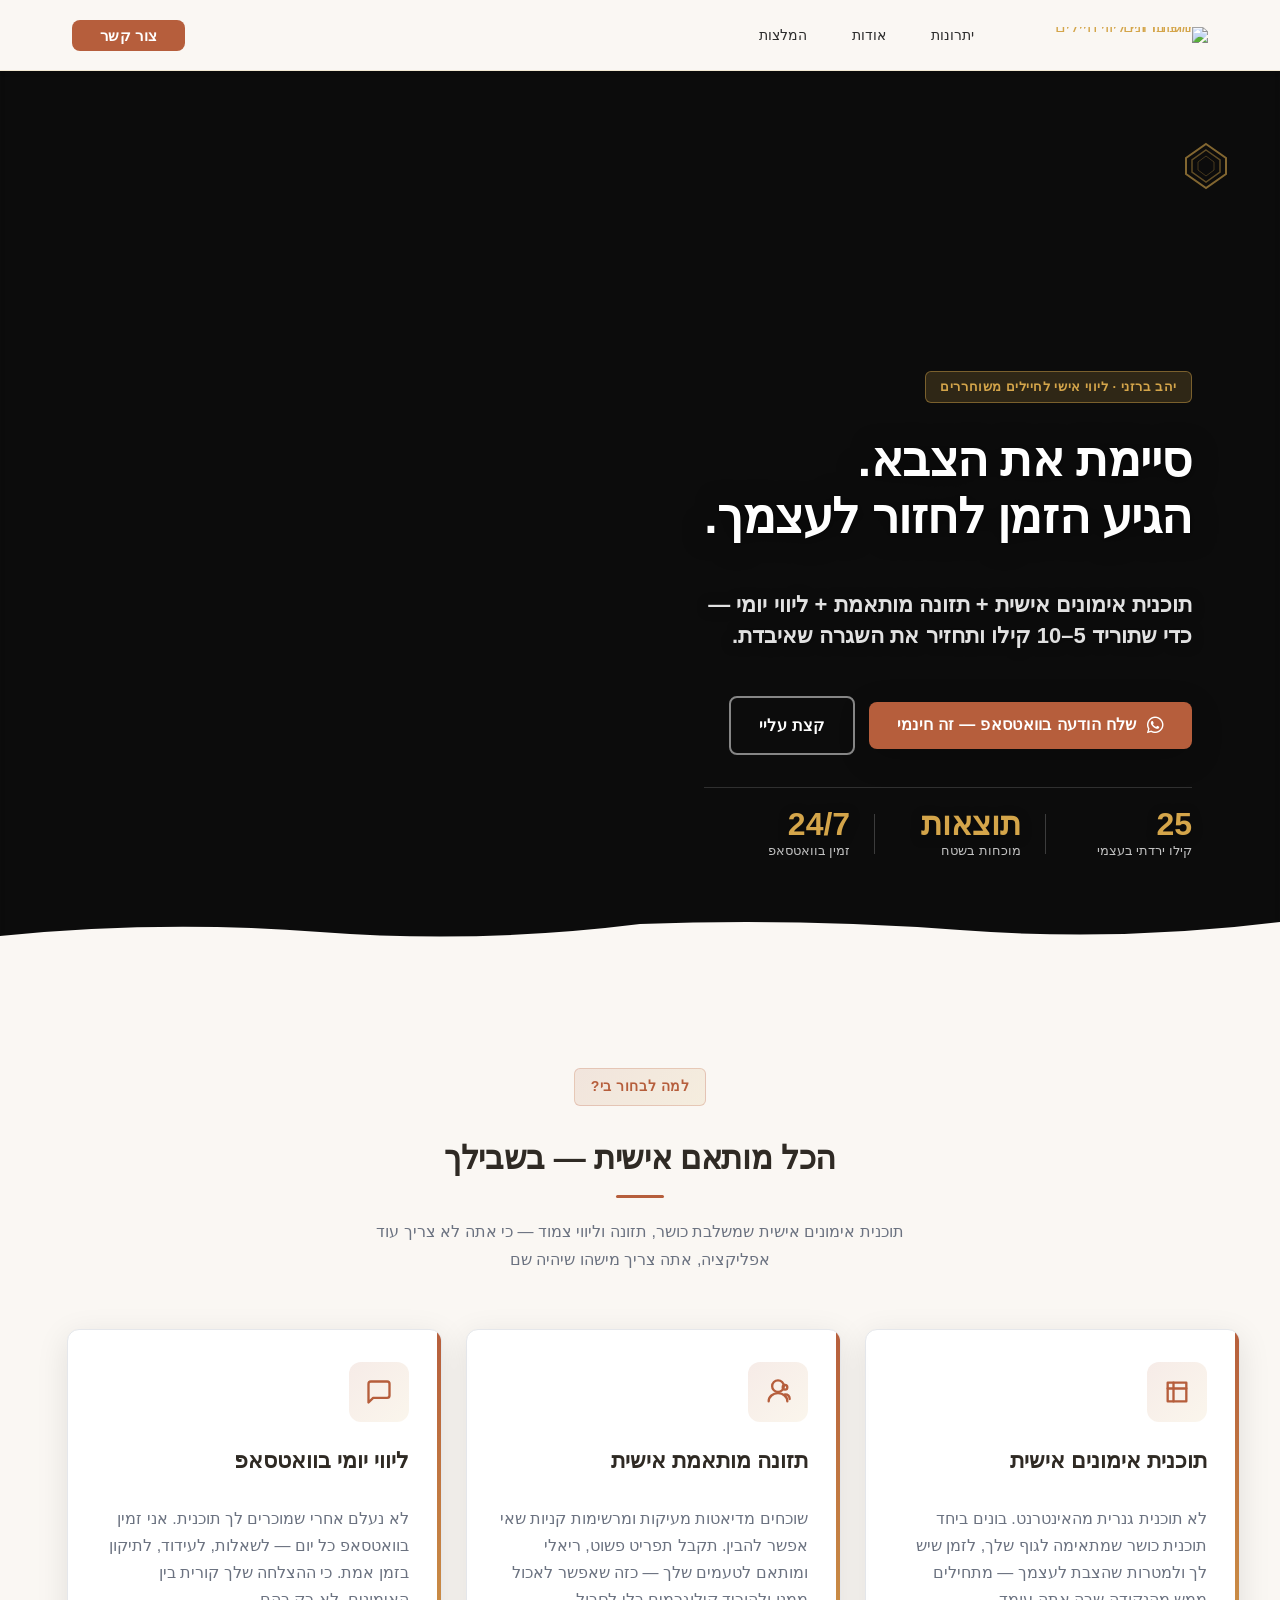
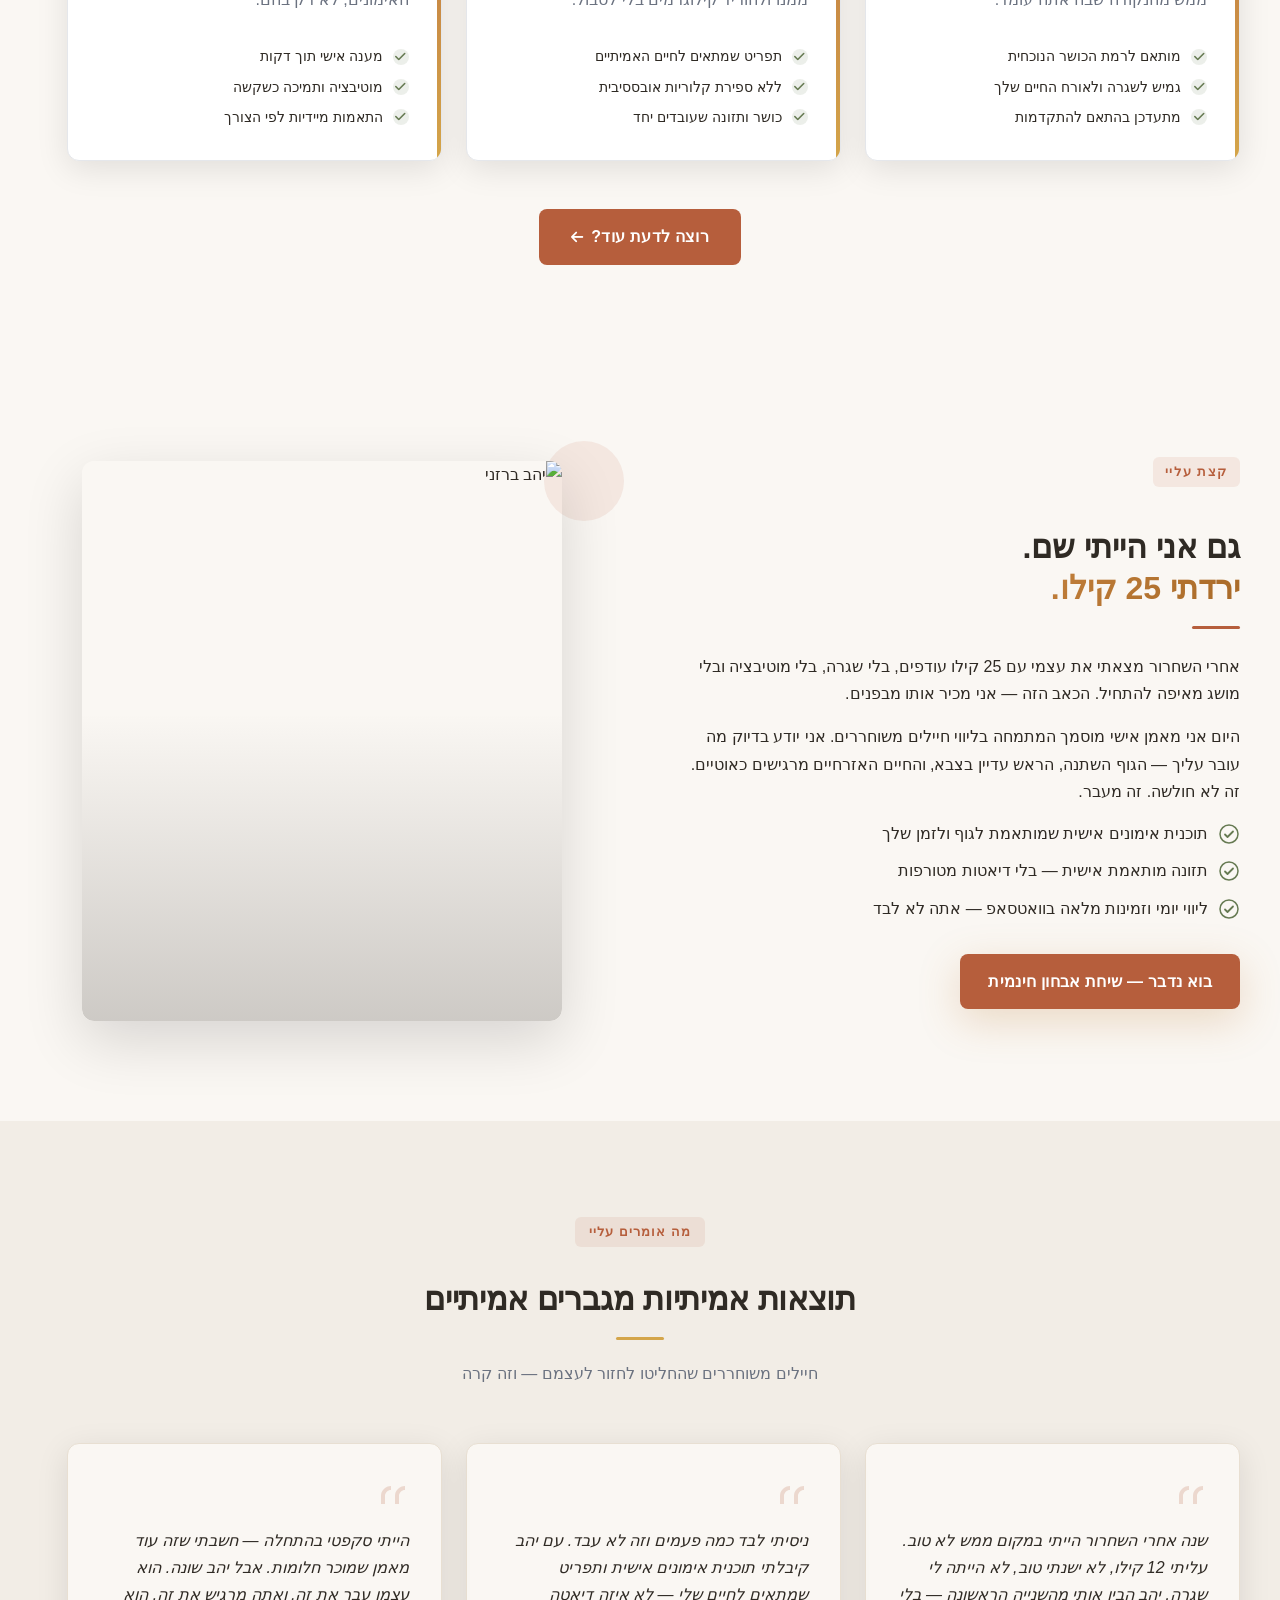
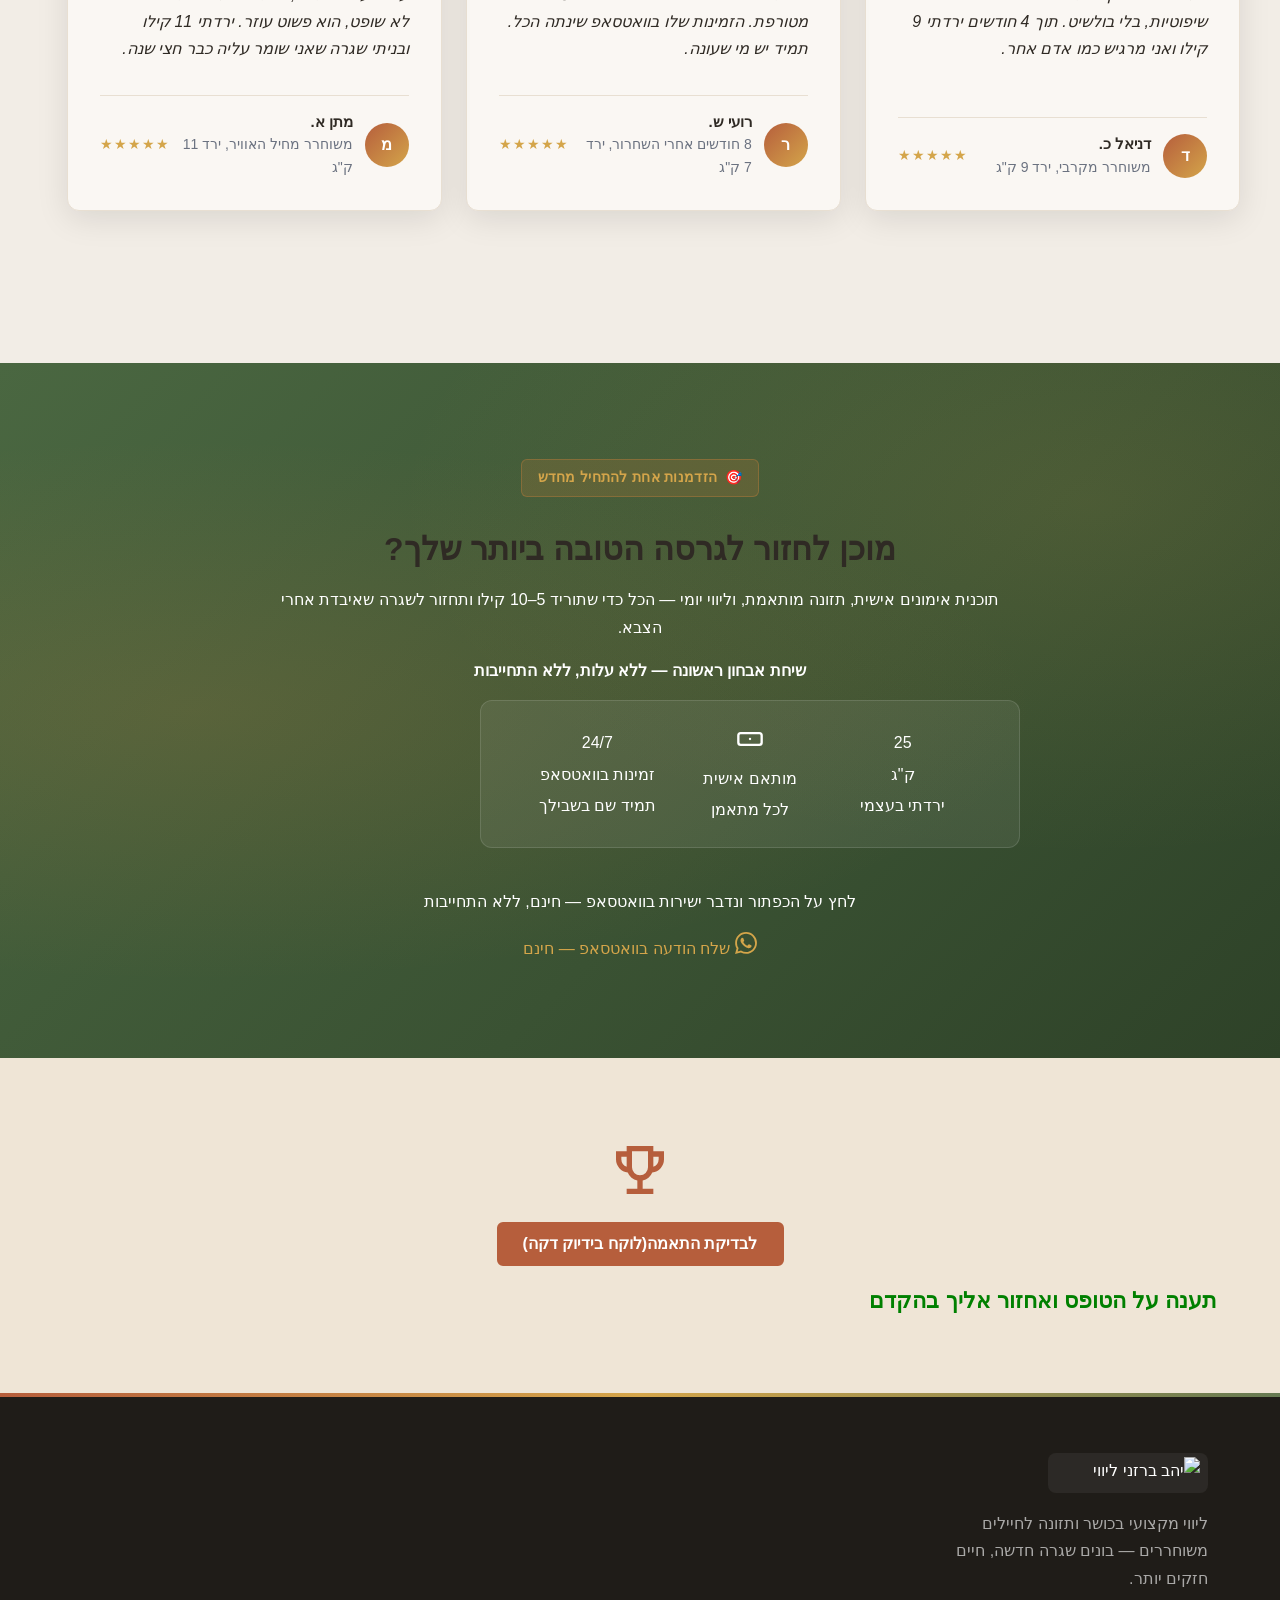
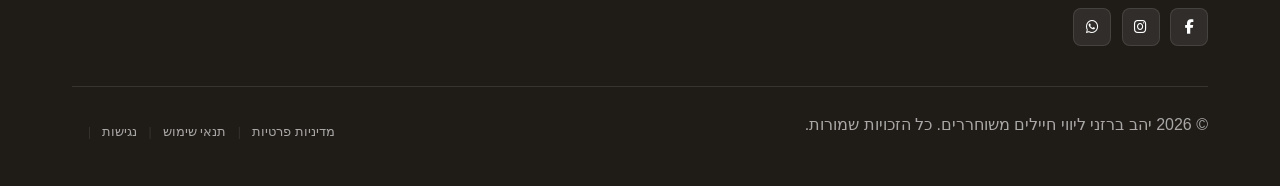
==== commit 859be0a5: "Background sync: Progressive GitHub Sync" ====
--- a/index.html
+++ b/index.html
@@ -795,8 +795,8 @@
         </div>
         <div class="index-hero-trust-divider" aria-hidden="true"></div>
         <div class="index-hero-trust-item">
-          <span class="index-hero-trust-num">100+</span>
-          <span class="index-hero-trust-label">חיילים משוחררים שינו את חייהם</span>
+          <span class="index-hero-trust-num">תוצאות</span>
+          <span class="index-hero-trust-label">מוכחות בשטח</span>
         </div>
         <div class="index-hero-trust-divider" aria-hidden="true"></div>
         <div class="index-hero-trust-item">
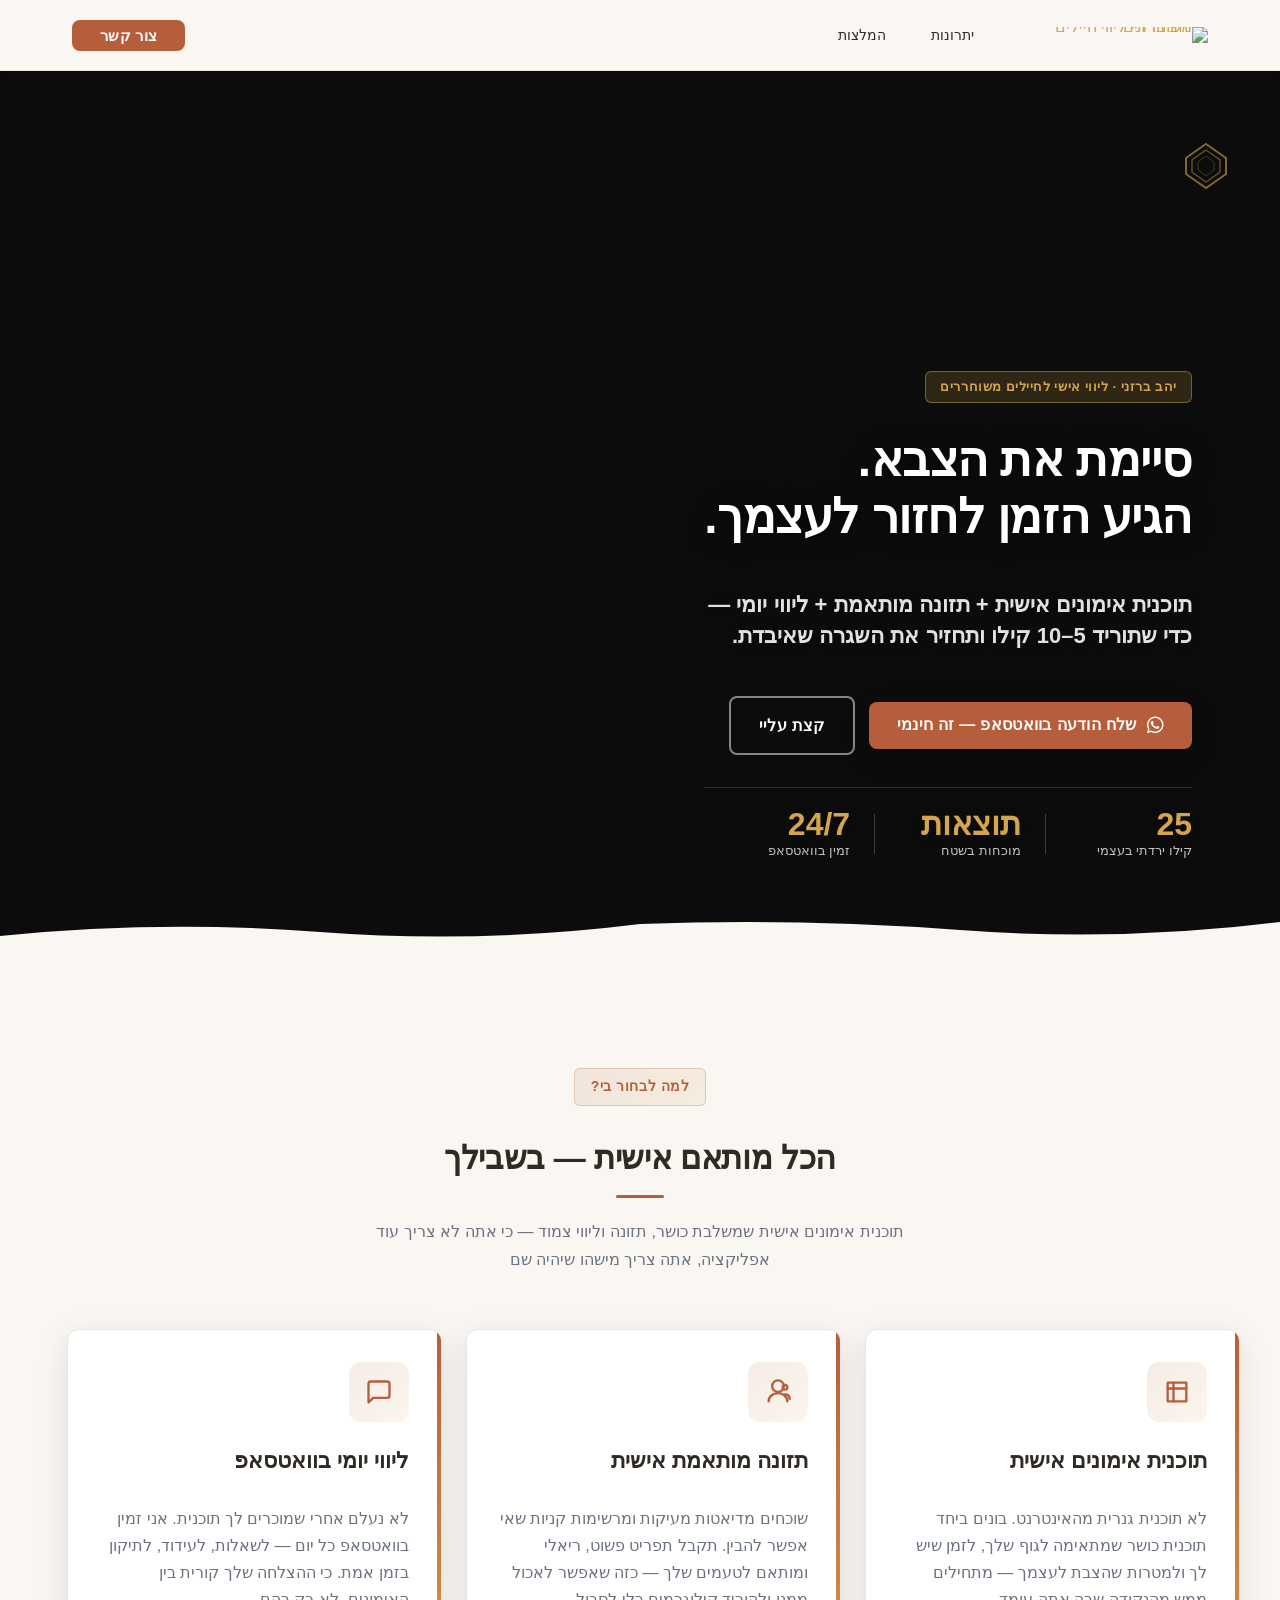
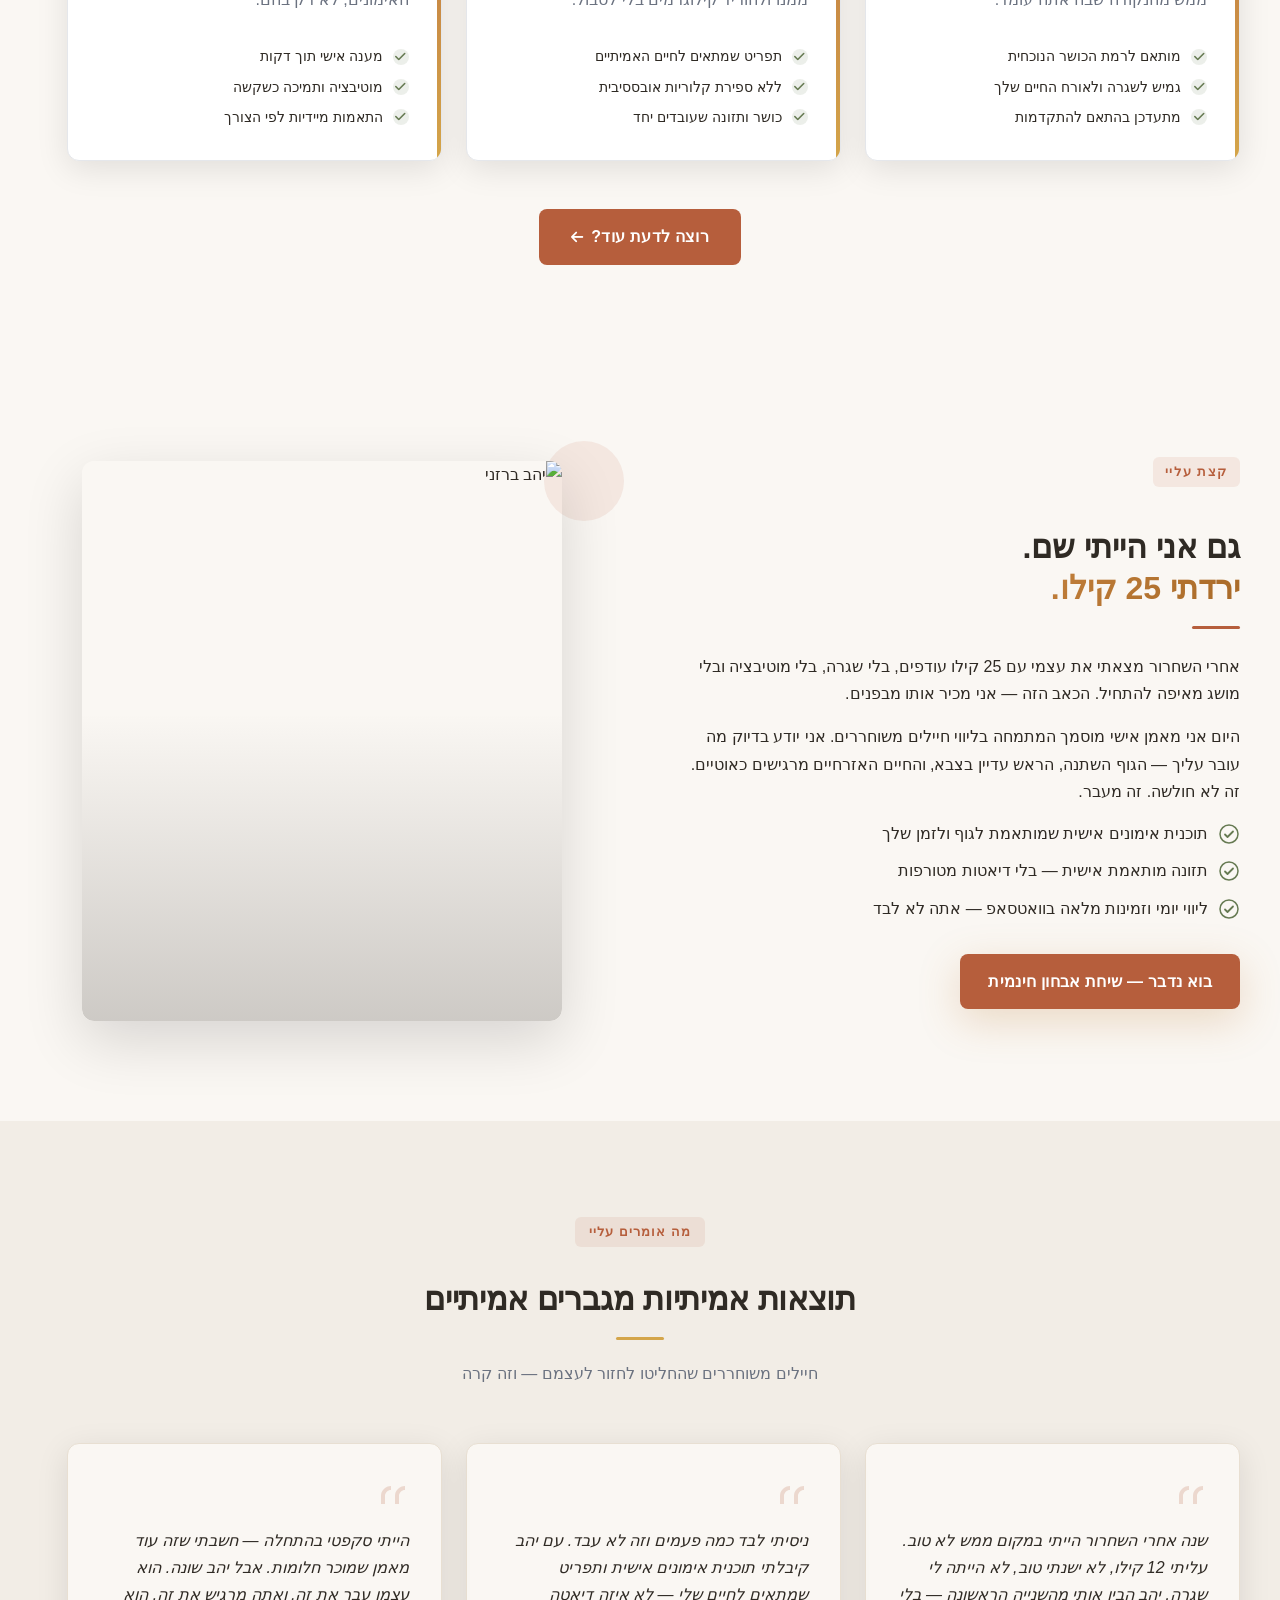
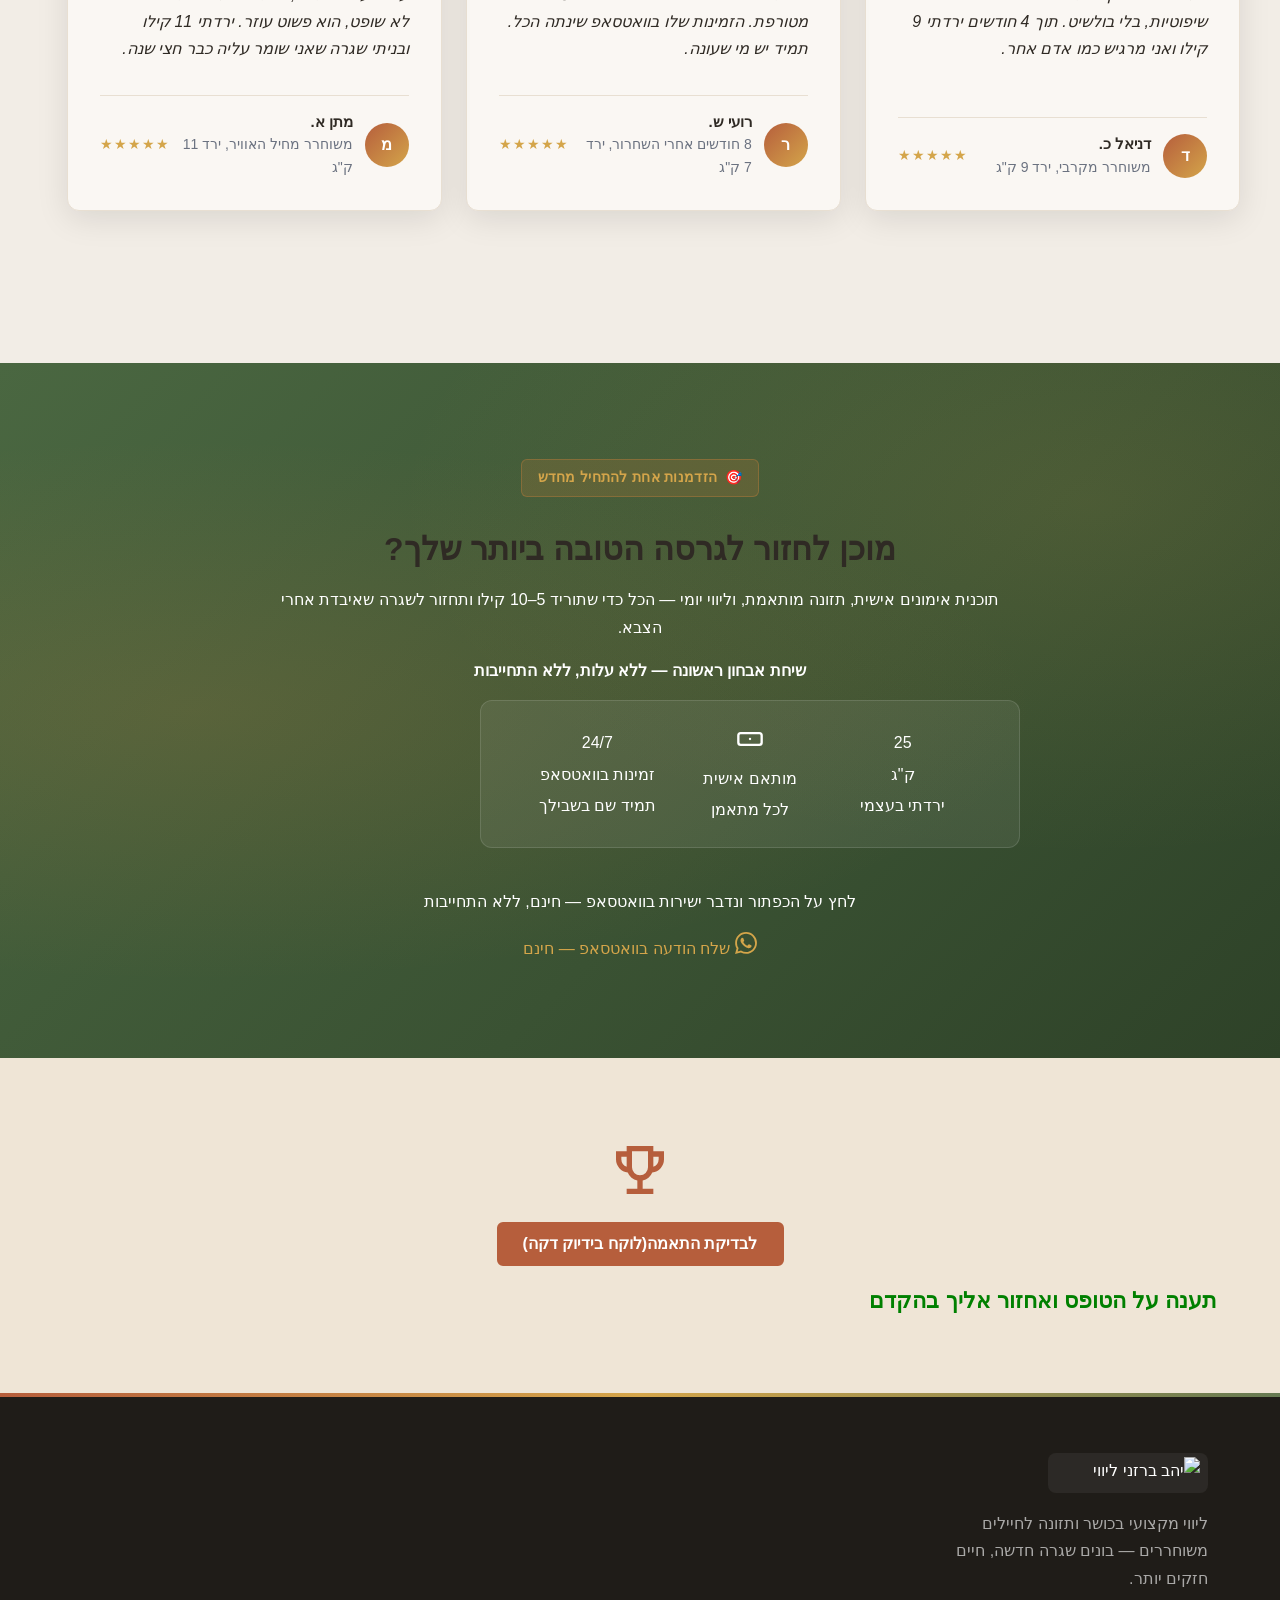
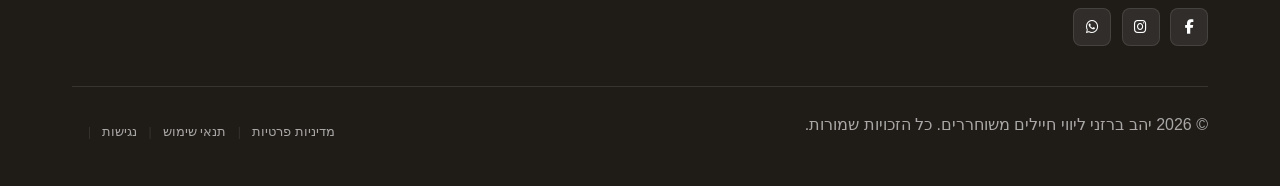
==== commit 60cdb8b4: "Background sync: Progressive GitHub Sync" ====
--- a/index.html
+++ b/index.html
@@ -304,7 +304,7 @@
       <a href="/" class="logo-link">
         <img src="/assets/logo.webp" alt="יהב ברזני ליווי חיילים משוחררים" class="logo">
       </a>
-    </div><ul class="nav-menu" id="navMenu"><li><a href="#features">יתרונות</a></li><li><a href="#about">אודות</a></li><li><a href="#testimonials">המלצות</a></li></ul></div>
+    </div><ul class="nav-menu" id="navMenu"><li><a href="#features">יתרונות</a></li><li><a href="#testimonials">המלצות</a></li></ul></div>
 
     
 
